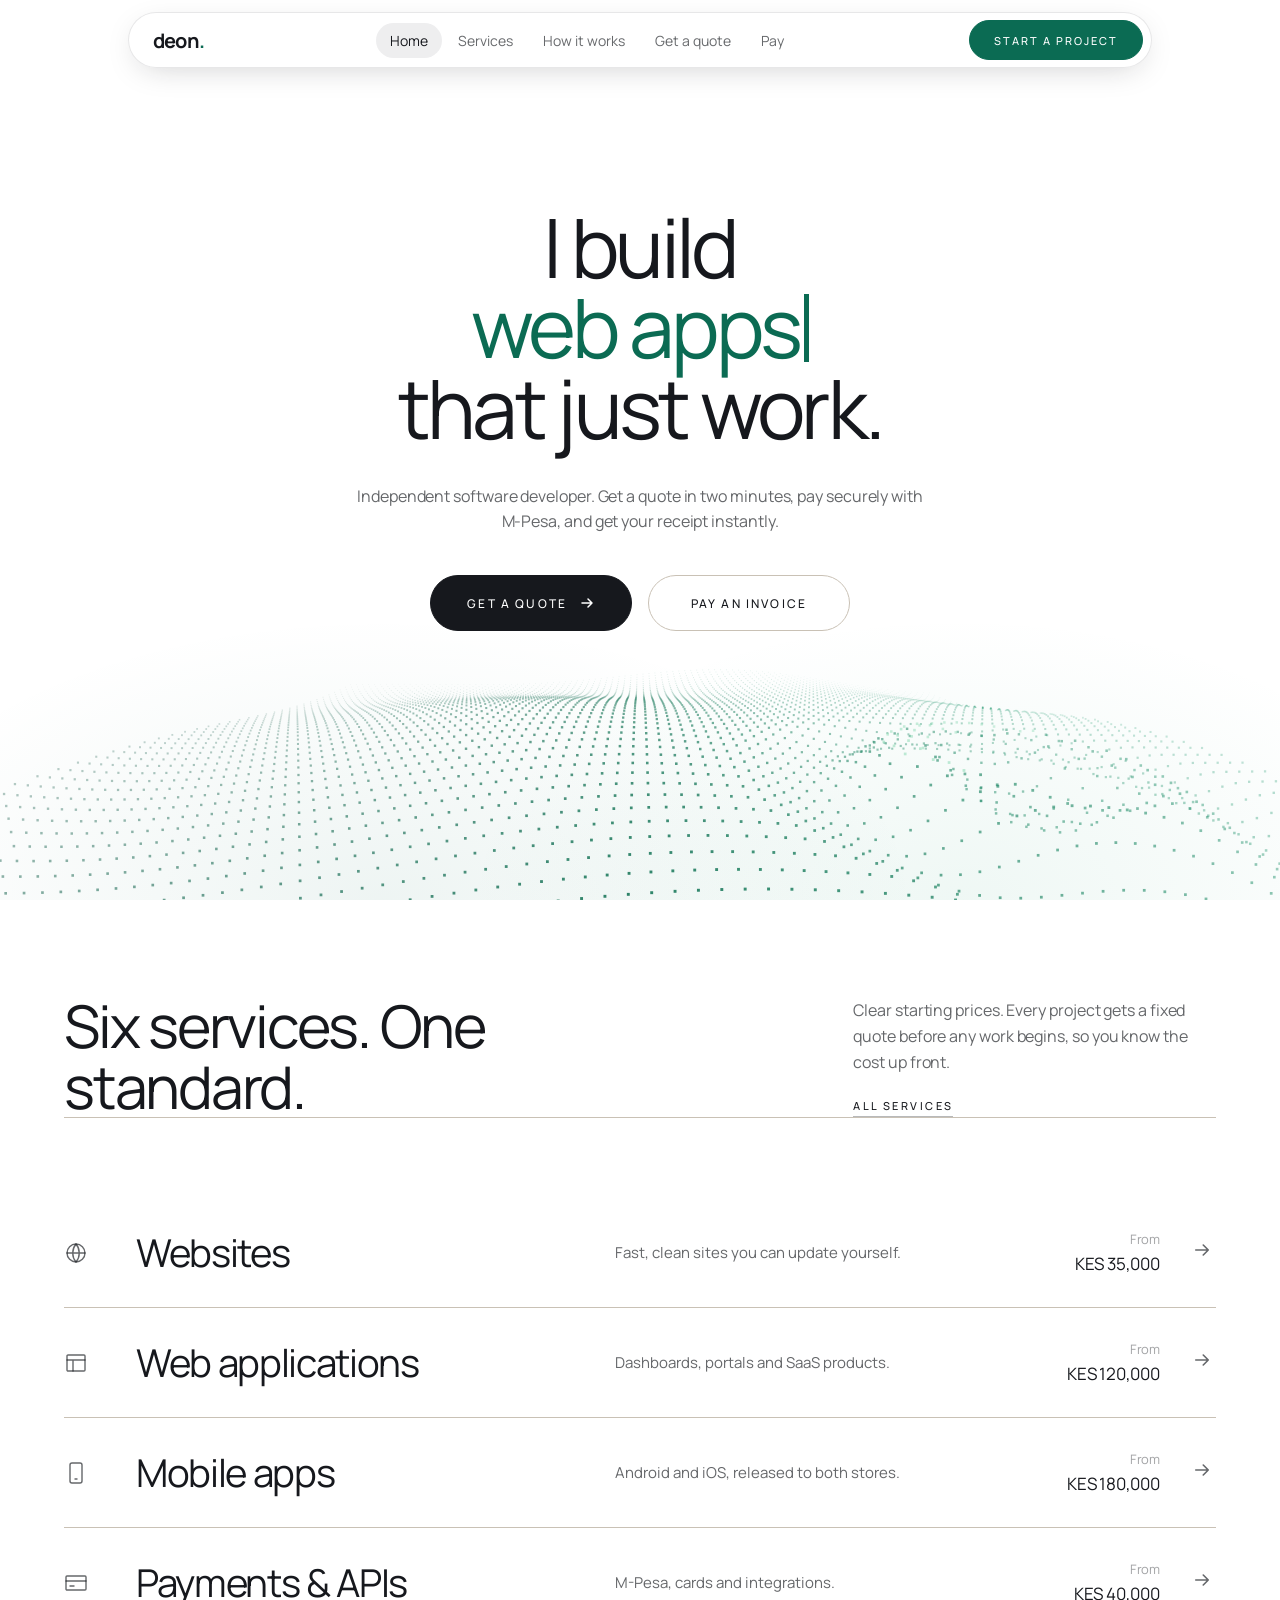
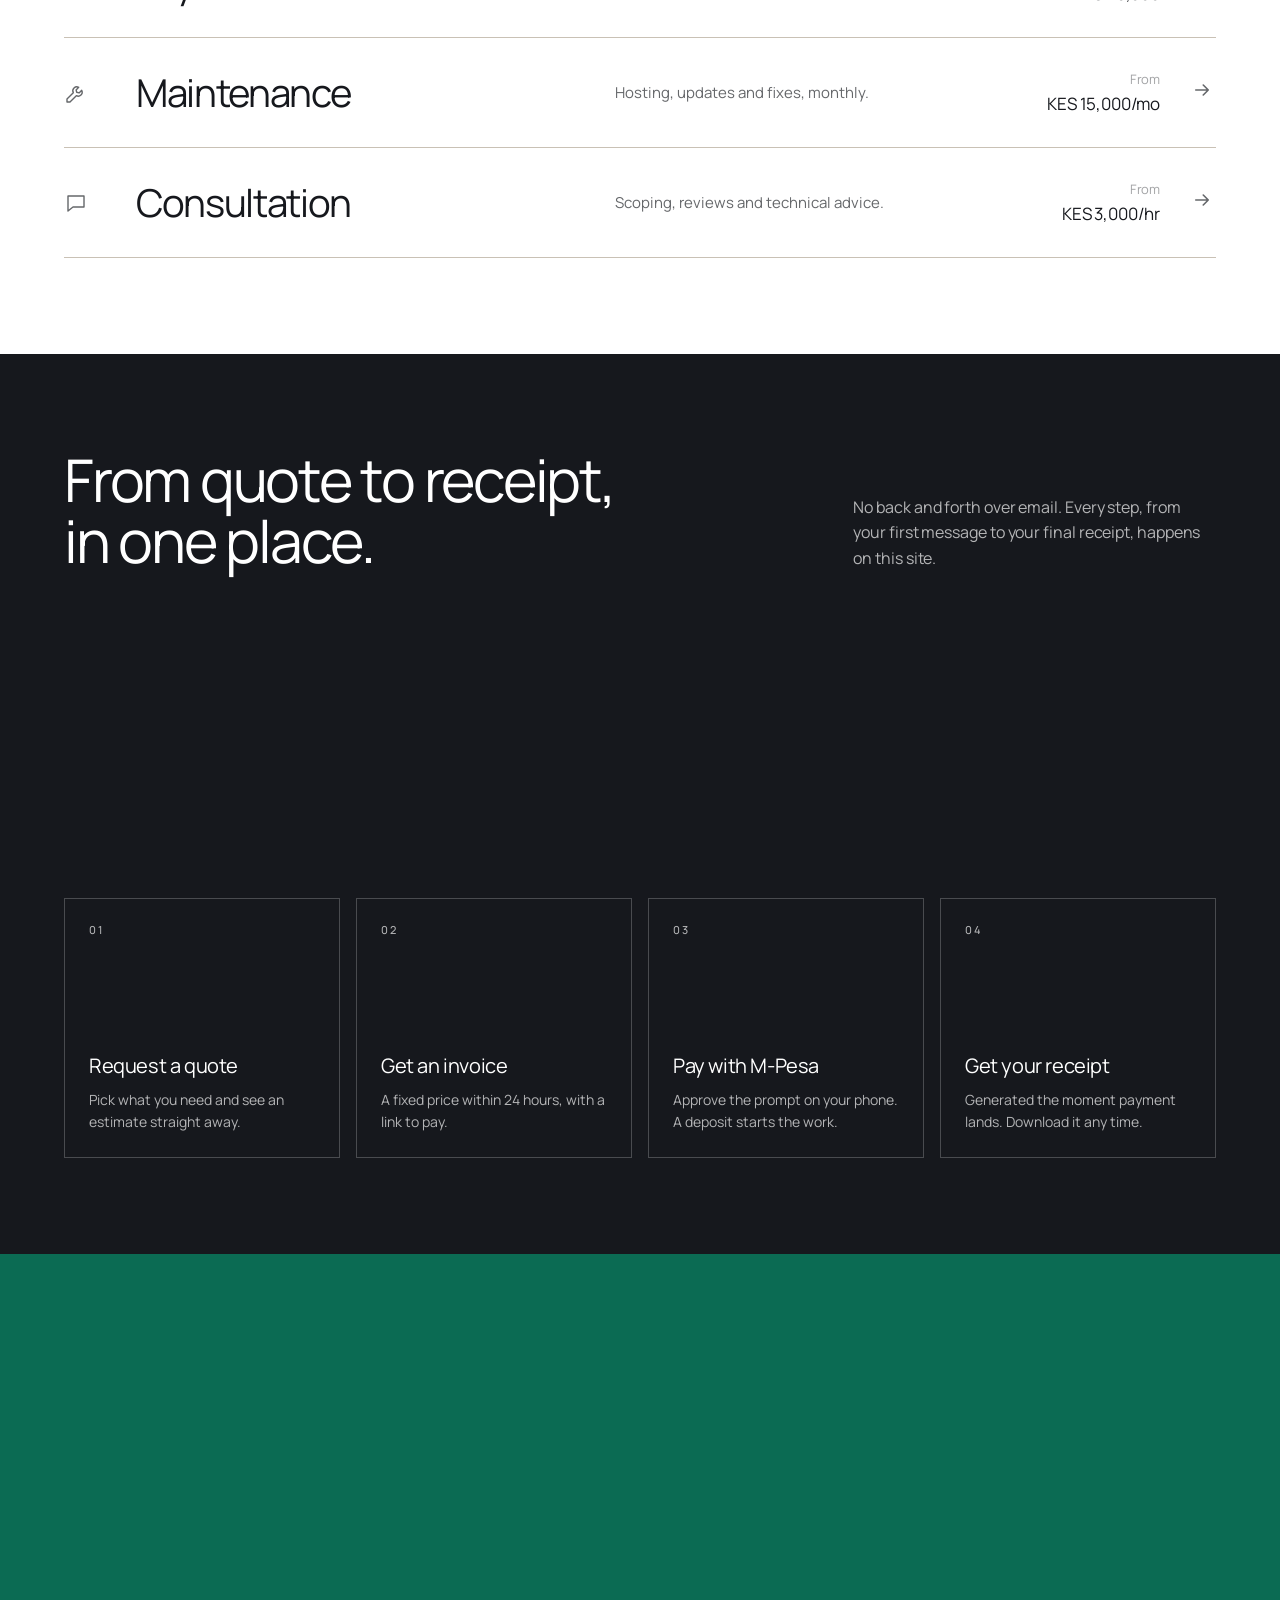
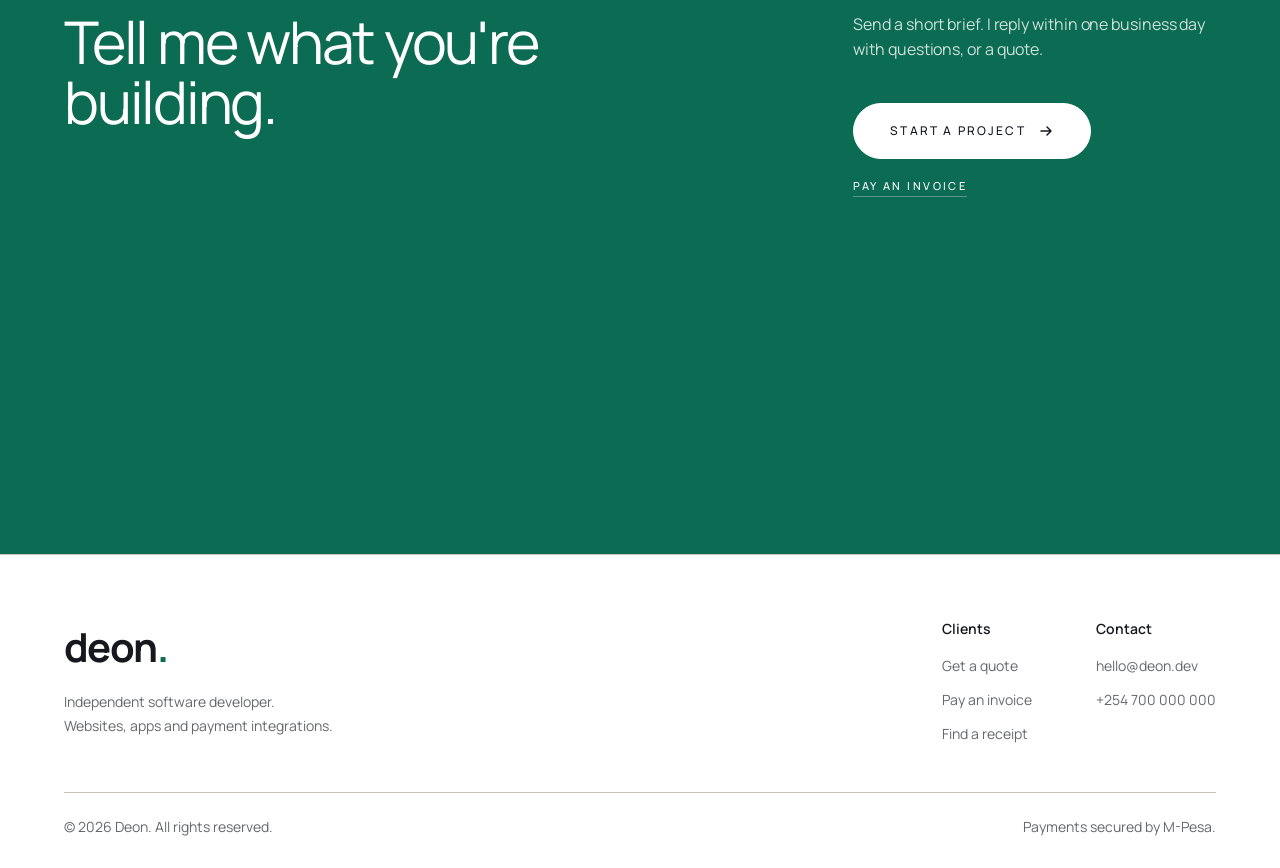
==== index.html @ abd2cb80 "Personal developer services site (UI) Static site for quotes, M-Pesa payments, invoices and receipts" ====
<!DOCTYPE html>
<html lang="en">
<head>
  <meta charset="UTF-8" />
  <meta name="viewport" content="width=device-width, initial-scale=1.0" />
  <title>Deon | Software Developer</title>
  <meta name="description" content="Independent software developer. Websites, web and mobile apps, and payment integrations. Get a quote, pay with M-Pesa, and get your receipt instantly." />
  <meta name="theme-color" content="#0B6B53" />
  <link rel="preconnect" href="https://fonts.googleapis.com" />
  <link rel="preconnect" href="https://fonts.gstatic.com" crossorigin />
  <link href="https://fonts.googleapis.com/css2?family=Manrope:wght@300..800&display=swap" rel="stylesheet" />
  <link rel="stylesheet" href="styles.css" />
</head>
<body>

  <header class="nav-wrapper" id="nav">
    <nav class="nav" aria-label="Main">
      <a href="index.html" class="nav-logo" aria-label="Deon, home">deon<span>.</span></a>
      <div class="nav-center">
        <a href="index.html" class="active">Home</a>
        <a href="services.html">Services</a>
        <a href="index.html#process">How it works</a>
        <a href="quote.html">Get a quote</a>
        <a href="pay.html">Pay</a>
      </div>
      <div class="nav-right">
        <a href="quote.html" class="btn btn-sm">Start a project</a>
      </div>
      <button class="nav-toggle" id="navToggle" aria-label="Menu" aria-expanded="false" aria-controls="navDrawer"><span></span><span></span><span></span></button>
    </nav>
  </header>
  <div class="nav-drawer" id="navDrawer">
    <a href="index.html" class="active">Home</a>
    <a href="services.html">Services</a>
    <a href="index.html#process">How it works</a>
    <a href="quote.html">Get a quote</a>
    <a href="pay.html">Pay</a>
    <a href="quote.html" class="btn">Start a project</a>
  </div>

  <!-- HERO: centred, over the dot wave (script.js) -->
  <section class="hero" aria-labelledby="hero-title">
    <div class="hero-field" aria-hidden="true"><canvas id="heroField"></canvas></div>
    <div class="wrap hero-inner">
      <h1 id="hero-title" class="type-display hero-anim" aria-label="I build software that just works.">
        <span class="line" aria-hidden="true">I build</span>
        <span class="line" aria-hidden="true"><span class="typed" id="typed" data-words="web apps,mobile apps,websites,APIs,payment flows">web apps</span><span class="typed-caret"></span></span>
        <span class="line" aria-hidden="true">that just work.</span>
      </h1>
      <p class="type-lede muted hero-anim" style="animation-delay:.15s">
        Independent software developer. Get a quote in two minutes, pay
        securely with M-Pesa, and get your receipt instantly.
      </p>
      <div class="hero-actions hero-anim" style="animation-delay:.3s">
        <a href="quote.html" class="btn btn-ink">Get a quote <svg width="16" height="16" viewBox="0 0 16 16" fill="none" aria-hidden="true"><path d="M3 8h10M9 4l4 4-4 4" stroke="currentColor" stroke-width="1.5" stroke-linecap="round" stroke-linejoin="round"/></svg></a>
        <a href="pay.html" class="btn btn-outline">Pay an invoice</a>
      </div>
    </div>
  </section>

  <!-- SERVICES -->
  <section class="chapter tone-white" id="services" aria-labelledby="services-title">
    <div class="wrap">
      <div class="grid12">
        <h2 id="services-title" class="type-statement mw-16 c-7" data-anim>Six services. One standard.</h2>
        <div class="c-4 start-9 self-end" data-anim style="--delay:120ms">
          <p class="type-lede muted">Clear starting prices. Every project gets a fixed quote before any work begins, so you know the cost up front.</p>
          <a href="services.html" class="text-link type-label" style="margin-top:24px">All services</a>
        </div>
      </div>
      <ol class="svc-rows push" id="serviceRows"></ol>
    </div>
  </section>

  <!-- PROCESS -->
  <section class="chapter tone-ink" id="process" aria-labelledby="process-title">
    <div class="wrap">
      <div class="grid12">
        <h2 id="process-title" class="type-statement mw-16 c-7" data-anim>From quote to receipt, in one place.</h2>
        <p class="type-lede muted c-4 start-9 self-end" data-anim style="--delay:120ms">No back and forth over email. Every step, from your first message to your final receipt, happens on this site.</p>
      </div>
      <ol class="steps push">
        <li data-anim><span class="type-label muted">01</span><h3>Request a quote</h3><p class="muted">Pick what you need and see an estimate straight away.</p></li>
        <li data-anim style="--delay:70ms"><span class="type-label muted">02</span><h3>Get an invoice</h3><p class="muted">A fixed price within 24 hours, with a link to pay.</p></li>
        <li data-anim style="--delay:140ms"><span class="type-label muted">03</span><h3>Pay with M-Pesa</h3><p class="muted">Approve the prompt on your phone. A deposit starts the work.</p></li>
        <li data-anim style="--delay:210ms"><span class="type-label muted">04</span><h3>Get your receipt</h3><p class="muted">Generated the moment payment lands. Download it any time.</p></li>
      </ol>
    </div>
  </section>

  <!-- CLOSING -->
  <section class="chapter tone-green" aria-labelledby="start-title">
    <div class="wrap">
      <div class="grid12 my-auto">
        <h2 id="start-title" class="type-statement mw-14 c-8" data-anim>Tell me what you're building.</h2>
        <div class="c-4 self-end" data-anim style="--delay:120ms">
          <p class="type-lede muted">Send a short brief. I reply within one business day with questions, or a quote.</p>
          <div style="margin-top:40px;display:flex;flex-wrap:wrap;align-items:center;gap:20px 32px">
            <a href="quote.html" class="btn btn-white">Start a project <svg width="16" height="16" viewBox="0 0 16 16" fill="none" aria-hidden="true"><path d="M3 8h10M9 4l4 4-4 4" stroke="currentColor" stroke-width="1.5" stroke-linecap="round" stroke-linejoin="round"/></svg></a>
            <a href="pay.html" class="text-link type-label">Pay an invoice</a>
          </div>
        </div>
      </div>
    </div>
  </section>

  <footer class="footer">
    <div class="wrap">
      <div class="footer-main">
        <div class="footer-brand">
          <a href="index.html" class="nav-logo">deon<span>.</span></a>
          <p>Independent software developer.<br>Websites, apps and payment integrations.</p>
        </div>
        <div class="footer-cols">
          <div class="footer-col">
            <h5>Clients</h5>
            <ul>
              <li><a href="quote.html">Get a quote</a></li>
              <li><a href="pay.html">Pay an invoice</a></li>
              <li><a href="receipt.html">Find a receipt</a></li>
            </ul>
          </div>
          <div class="footer-col">
            <h5>Contact</h5>
            <ul>
              <li><a href="mailto:hello@deon.dev">hello@deon.dev</a></li>
              <li><a href="tel:+254700000000">+254 700 000 000</a></li>
            </ul>
          </div>
        </div>
      </div>
      <div class="footer-bottom">
        <span>&copy; <span data-year></span> Deon. All rights reserved.</span>
        <span>Payments secured by M-Pesa.</span>
      </div>
    </div>
  </footer>

  <script src="script.js"></script>
</body>
</html>
---- styles.css ----
/* =====================================================================
   DEON — personal developer services
   Same design language as ardenap: Manrope, full-viewport chapters,
   a floating frosted pill nav, uppercase pill buttons, square hairline
   cards with a top rule that draws in on hover, and a quiet fade-up.
   Palette: warm paper, ink, and a deep emerald for money and trust.
   ===================================================================== */

*, *::before, *::after { box-sizing: border-box; margin: 0; padding: 0; }

:root {
  --ink:        #16181D;
  --paper:      #FFFFFF;
  --soft:       #F7F7F5;   /* subtle panels on white */
  --white:      #FFFFFF;
  --muted:      rgba(22,24,29,0.66);
  --faint:      rgba(22,24,29,0.40);
  --border:     #E8E4DC;
  --line:       #C9C1B5;

  --green:      #0B6B53;
  --green-deep: #08513F;
  --green-soft: #E4F0EA;
  --mint:       #9FE0C1;
  --amber:      #B7791F;
  --red:        #B42318;

  --font-sans:  'Manrope', ui-sans-serif, system-ui, -apple-system, 'Segoe UI', sans-serif;
  --font-mono:  ui-monospace, 'SFMono-Regular', 'Cascadia Mono', Consolas, monospace;

  --ease-quiet: cubic-bezier(0.22, 0.61, 0.36, 1);
  --ease-out:   cubic-bezier(0.16, 1, 0.3, 1);
  --nav-h: 88px;
}

html { scroll-behavior: smooth; }
body {
  font-family: var(--font-sans);
  background: var(--paper);
  color: var(--ink);
  -webkit-font-smoothing: antialiased;
  -moz-osx-font-smoothing: grayscale;
  text-rendering: optimizeLegibility;
  overflow-x: hidden;
}
a   { color: inherit; text-decoration: none; }
ul, ol { list-style: none; }
img { display: block; max-width: 100%; }
button, input, select, textarea { font: inherit; color: inherit; }
::selection { background: var(--green); color: var(--white); }
:focus-visible { outline: 2px solid var(--green); outline-offset: 4px; }

/* ── Layout (ardenap chapters) ── */
.wrap { width: 100%; max-width: 1440px; margin: 0 auto; padding: 0 64px; }
.chapter { display: flex; flex-direction: column; min-height: 100vh; min-height: 100svh; }
.chapter > .wrap { flex: 1; display: flex; flex-direction: column; padding-top: 96px; padding-bottom: 96px; }

.tone-white { background: var(--paper); color: var(--ink); --tone-muted: var(--muted); --tone-line: var(--line); }
.tone-ink   { background: var(--ink); color: var(--white); --tone-muted: rgba(255,255,255,0.68); --tone-line: rgba(255,255,255,0.22); }
.tone-green { background: var(--green); color: var(--white); --tone-muted: rgba(255,255,255,0.80); --tone-line: rgba(255,255,255,0.28); }
.tone-white + .tone-white { border-top: 1px solid var(--border); }

.grid12 { display: grid; grid-template-columns: repeat(12, minmax(0, 1fr)); column-gap: 32px; row-gap: 48px; }
.c-4 { grid-column: span 4; } .c-5 { grid-column: span 5; } .c-7 { grid-column: span 7; } .c-8 { grid-column: span 8; }
.start-9 { grid-column: 9 / span 4; }
.self-end { align-self: end; }
.push { margin-top: auto; padding-top: 80px; }
.my-auto { margin-top: auto; margin-bottom: auto; }

/* ── Type ── */
.type-display { font-size: clamp(2.75rem, 6.4vw, 6.25rem); line-height: 0.98; letter-spacing: -0.045em; font-weight: 400; }
.type-statement { font-size: clamp(2rem, 4.6vw, 4.5rem); line-height: 1.03; letter-spacing: -0.038em; font-weight: 400; }
.type-lede { font-size: clamp(1rem, 1.2vw, 1.125rem); line-height: 1.6; letter-spacing: -0.005em; }
.type-label { font-size: 0.6875rem; line-height: 1.2; letter-spacing: 0.22em; font-weight: 500; text-transform: uppercase; }
.muted { color: var(--tone-muted, var(--muted)); }
.mono { font-family: var(--font-mono); font-size: 0.92em; letter-spacing: 0; }
.mw-10 { max-width: 10ch; } .mw-14 { max-width: 14ch; } .mw-16 { max-width: 16ch; }

.text-link {
  display: inline-flex; align-items: center; gap: 8px; padding-bottom: 4px;
  border-bottom: 1px solid color-mix(in srgb, currentColor 30%, transparent);
  transition: border-color 0.3s var(--ease-quiet);
}
.text-link:hover { border-color: currentColor; }

/* ── Buttons: uppercase pills ── */
.btn {
  display: inline-flex; align-items: center; justify-content: center; gap: 12px;
  height: 56px; padding: 0 36px; border-radius: 999px; border: 1px solid transparent;
  font-family: var(--font-sans); font-size: 12px; font-weight: 500; letter-spacing: 0.18em; text-transform: uppercase;
  cursor: pointer; white-space: nowrap; background: none;
  transition: background-color 0.3s var(--ease-quiet), border-color 0.3s var(--ease-quiet), color 0.3s var(--ease-quiet), opacity 0.2s;
}
.btn svg { transition: transform 0.25s var(--ease-quiet); }
.btn:hover svg { transform: translateX(3px); }
.btn:disabled { opacity: 0.45; cursor: not-allowed; }
.btn-sm { height: 40px; padding: 0 24px; font-size: 11px; }
.btn-full { width: 100%; }
.btn-ink   { background: var(--ink); border-color: var(--ink); color: var(--white); }
.btn-ink:hover { background: #000; border-color: #000; }
.btn-green { background: var(--green); border-color: var(--green); color: var(--white); }
.btn-green:hover { background: var(--green-deep); border-color: var(--green-deep); }
.btn-outline { border-color: var(--line); color: var(--ink); }
.btn-outline:hover { border-color: var(--ink); }
.btn-white { background: var(--white); border-color: var(--white); color: var(--ink); }
.btn-white:hover { background: transparent; color: var(--white); }
.btn-outline-white { border-color: rgba(255,255,255,0.4); color: var(--white); }
.btn-outline-white:hover { border-color: var(--white); }

/* ── Navigation: floating frosted pill (ardenap) ── */
.nav-wrapper { position: fixed; top: 12px; left: 0; right: 0; z-index: 200; padding: 0 12px; pointer-events: none; }
.nav {
  pointer-events: auto; display: flex; align-items: center; justify-content: space-between;
  max-width: 1024px; height: 56px; margin: 0 auto; padding: 0 8px 0 24px;
  border-radius: 999px; border: 1px solid rgba(22,24,29,0.1);
  background: rgba(255,255,255,0.7);
  backdrop-filter: blur(24px) saturate(150%); -webkit-backdrop-filter: blur(24px) saturate(150%);
  box-shadow: 0 8px 32px -12px rgba(22,24,29,0.25);
  transition: background-color 0.3s var(--ease-quiet);
}
.nav-wrapper.scrolled .nav { background: rgba(255,255,255,0.86); }
.nav-logo { font-size: 20px; font-weight: 700; letter-spacing: -0.04em; transition: opacity 0.18s; }
.nav-logo span { color: var(--green); }
.nav-logo:hover { opacity: 0.62; }
.nav-center { display: flex; align-items: center; gap: 2px; }
.nav-center a {
  font-size: 14px; font-weight: 400; color: rgba(22,24,29,0.65);
  padding: 8px 14px; border-radius: 999px; transition: color 0.2s, background-color 0.2s; white-space: nowrap;
}
.nav-center a:hover { color: var(--ink); }
.nav-center a.active { color: var(--ink); background: rgba(22,24,29,0.07); }
.nav-right { display: flex; align-items: center; gap: 12px; }
.nav-right .btn { background: var(--green); border-color: var(--green); color: var(--white); }
.nav-right .btn:hover { background: var(--green-deep); border-color: var(--green-deep); }

.nav-toggle { display: none; flex-direction: column; gap: 5px; background: none; border: none; cursor: pointer; padding: 10px 14px; }
.nav-toggle span { display: block; width: 22px; height: 2px; background: var(--ink); border-radius: 1px; transition: transform 0.3s var(--ease-quiet), opacity 0.2s; }

.nav-drawer {
  position: fixed; inset: 0; z-index: 199; display: flex; flex-direction: column;
  padding: 104px 24px 40px; background: var(--ink); overflow-y: auto;
  opacity: 0; transform: translateY(-8px); pointer-events: none;
  transition: opacity 0.3s var(--ease-quiet), transform 0.3s var(--ease-out);
}
.nav-drawer.open { opacity: 1; transform: none; pointer-events: auto; }
.nav-drawer a {
  font-size: 30px; font-weight: 400; letter-spacing: -0.03em; color: rgba(255,255,255,0.6);
  padding: 18px 0; border-bottom: 1px solid rgba(255,255,255,0.22); transition: color 0.2s;
}
.nav-drawer a.active, .nav-drawer a:hover { color: var(--white); }
.nav-drawer a.btn { font-size: 12px; letter-spacing: 0.18em; margin-top: 32px; border: 1px solid var(--green); background: var(--green); color: var(--white); padding: 0 32px; }

/* ── Hero (ardenap): centred copy over a rolling dot wave ── */
.hero {
  position: relative; isolation: isolate; overflow: hidden;
  min-height: 100vh; min-height: 100svh; display: flex; flex-direction: column;
  padding-top: var(--nav-h);
  background:
    radial-gradient(60% 45% at 30% 100%, rgba(11,107,83,0.07), transparent 70%),
    radial-gradient(55% 45% at 75% 100%, rgba(46,160,120,0.08), transparent 70%),
    var(--white);
}
.hero-field { position: absolute; inset: 0; z-index: -1; }
.hero-field canvas { display: block; width: 100%; height: 100%; }
.hero-inner {
  flex: 1; display: flex; flex-direction: column; align-items: center; justify-content: center;
  text-align: center; padding-top: 48px; padding-bottom: 22vh;
}
.hero h1 { max-width: 14ch; }
.hero h1 .line { display: block; }
.hero .type-lede { max-width: 36rem; margin-top: 36px; }
.hero-actions { display: grid; grid-template-columns: 1fr 1fr; gap: 16px; margin-top: 40px; }

/* Typed word: types, holds, deletes. Caret blinks in green. */
.typed { color: var(--green); white-space: nowrap; }
.typed-caret { display: inline-block; width: 0.06em; height: 0.82em; margin-left: 0.06em; background: var(--green); vertical-align: -0.04em; animation: caret 1s steps(1) infinite; }
@keyframes caret { 50% { opacity: 0; } }

/* ── Cards (ardenap): square, hairline border, top rule draws in on hover ── */
.cards-3 { display: grid; grid-template-columns: repeat(3, minmax(0,1fr)); gap: 16px; }
.card { position: relative; display: flex; flex-direction: column; border: 1px solid var(--tone-line, var(--line)); padding: 32px; }
.card::before {
  content: ''; position: absolute; left: -1px; right: -1px; top: -1px; height: 1px;
  background: currentColor; transform: scaleX(0); transform-origin: left; transition: transform 0.7s var(--ease-quiet);
}
.card:hover::before { transform: scaleX(1); }
.card-top { display: flex; align-items: flex-start; justify-content: space-between; color: var(--tone-muted, var(--muted)); }
.card-title { margin-top: 64px; font-size: 14px; font-weight: 500; letter-spacing: 0.22em; text-transform: uppercase; }
.card-body { margin-top: 16px; font-size: 15px; line-height: 1.65; color: var(--tone-muted, var(--muted)); }
.card-points { list-style: none; margin: 24px 0 32px; padding-top: 20px; border-top: 1px solid var(--tone-line, var(--line)); font-size: 14px; display: grid; gap: 8px; }
.card-foot { display: flex; justify-content: space-between; align-items: flex-end; gap: 16px; margin-top: auto; }
.price { font-size: 14px; color: var(--tone-muted, var(--muted)); }
.price strong { display: block; margin-top: 6px; font-size: 22px; font-weight: 400; letter-spacing: -0.03em; color: var(--ink); }
.price small { font-size: 14px; }

/* ── Home: service index rows — big names, easy to scan ── */
.svc-rows { border-top: 1px solid var(--line); }
.svc-rows li { border-bottom: 1px solid var(--line); }
.svc-rows a {
  position: relative; display: grid; align-items: center; gap: 32px;
  grid-template-columns: 40px minmax(0, 1.3fr) minmax(0, 1fr) 170px 24px;
  padding: 32px 0; transition: padding 0.5s var(--ease-quiet), color 0.3s var(--ease-quiet);
}
.svc-rows a::before {
  content: ''; position: absolute; left: 0; right: 0; bottom: -1px; height: 1px;
  background: var(--green); transform: scaleX(0); transform-origin: left; transition: transform 0.7s var(--ease-quiet);
}
.svc-rows a:hover { padding-left: 16px; padding-right: 8px; }
.svc-rows a:hover::before { transform: scaleX(1); }
.svc-row-icon { color: var(--muted); display: grid; transition: color 0.3s; }
.svc-row-name { font-size: clamp(26px, 3vw, 44px); line-height: 1.05; letter-spacing: -0.035em; font-weight: 400; }
.svc-row-blurb { font-size: 15px; line-height: 1.6; color: var(--muted); }
.svc-row-price { font-size: 17px; letter-spacing: -0.01em; text-align: right; }
.svc-row-price small { display: block; font-size: 13px; color: var(--faint); margin-bottom: 4px; }
.svc-row-arrow { color: var(--muted); transition: transform 0.4s var(--ease-quiet), color 0.3s; }
.svc-rows a:hover .svc-row-icon, .svc-rows a:hover .svc-row-arrow, .svc-rows a:hover .svc-row-name { color: var(--green); }
.svc-rows a:hover .svc-row-arrow { transform: translateX(4px); }

/* ── Services page (ardenap): index, then one chapter per service ── */
.mw-lede { max-width: 36rem; }
.svc-index { columns: 3; column-gap: 32px; border-top: 1px solid var(--line); }
.svc-index li { break-inside: avoid; border-bottom: 1px solid var(--line); }
.svc-index a { display: flex; align-items: baseline; gap: 20px; padding: 20px 0; font-size: 18px; letter-spacing: -0.01em; transition: padding 0.5s var(--ease-quiet), color 0.3s; }
.svc-index a span { font-size: 13px; }
.svc-index a em { margin-left: auto; font-style: normal; font-size: 14px; color: var(--muted); }
.svc-index a:hover { padding-left: 10px; color: var(--green); }
.svc-top { display: flex; justify-content: space-between; align-items: center; }
.svc-icon { width: 64px; height: 64px; border-radius: 50%; border: 1px solid var(--tone-line); display: grid; place-items: center; }
.tone-white .svc-icon { color: var(--green); }
.svc-count { font-size: 14px; letter-spacing: 0.04em; }
.included { display: grid; grid-auto-flow: column; grid-auto-columns: minmax(0, 1fr); gap: 16px; }
.included li {
  position: relative; display: flex; flex-direction: column; justify-content: space-between; gap: 40px;
  min-height: 168px; padding: 24px; border: 1px solid var(--tone-line);
  font-size: 17px; line-height: 1.35; letter-spacing: -0.01em; transition: background-color 0.5s var(--ease-quiet);
}
.included li span { font-size: 13px; }
.included li::before {
  content: ''; position: absolute; left: -1px; right: -1px; top: -1px; height: 1px;
  background: currentColor; transform: scaleX(0); transform-origin: left; transition: transform 0.7s var(--ease-quiet);
}
.included li:hover::before { transform: scaleX(1); }
.included li:hover { background: color-mix(in srgb, currentColor 4%, transparent); }
.svc-foot { display: flex; justify-content: space-between; align-items: center; gap: 24px 40px; flex-wrap: wrap; margin-top: 40px; padding-top: 32px; border-top: 1px solid var(--tone-line); }
.svc-price { font-size: clamp(24px, 2.4vw, 32px); letter-spacing: -0.03em; }
.svc-price span { font-size: 15px; letter-spacing: 0; margin-right: 6px; }
.svc-actions { display: flex; align-items: center; flex-wrap: wrap; gap: 20px 32px; }

/* ── Steps (ardenap) ── */
.steps { list-style: none; display: grid; grid-template-columns: repeat(4, minmax(0,1fr)); gap: 16px; }
.steps li { border: 1px solid var(--tone-line); padding: 24px; display: flex; flex-direction: column; min-height: 260px; }
.steps h3 { margin-top: auto; padding-top: 40px; font-size: 20px; font-weight: 400; letter-spacing: -0.02em; }
.steps p { margin-top: 10px; font-size: 14px; line-height: 1.6; }

/* ── Footer (ardenap): white, hairlines, large logo ── */
.footer { background: var(--white); border-top: 1px solid var(--line); }
.footer-main { display: flex; justify-content: space-between; gap: 48px; padding: 64px 0 48px; border-bottom: 1px solid var(--line); }
.footer-brand .nav-logo { font-size: 40px; }
.footer-brand p { margin-top: 16px; font-size: 14px; line-height: 1.7; color: var(--muted); max-width: 22rem; }
.footer-cols { display: flex; gap: 64px; }
.footer-col h5 { font-size: 14px; font-weight: 600; margin-bottom: 16px; }
.footer-col ul { display: grid; gap: 12px; }
.footer-col a { font-size: 14px; color: var(--muted); transition: color 0.2s; }
.footer-col a:hover { color: var(--ink); }
.footer-bottom { display: flex; justify-content: space-between; gap: 16px; padding: 24px 0 32px; font-size: 14px; color: var(--muted); }

/* ── Inner pages ── */
.page { padding-top: calc(var(--nav-h) + 72px); padding-bottom: 112px; min-height: 100vh; }
.page-head { max-width: 44rem; margin-bottom: 64px; }
.page-head h1 { margin-top: 0; }
.page-head p { margin-top: 24px; }
.split { display: grid; grid-template-columns: minmax(0, 7fr) minmax(0, 5fr); gap: 48px; align-items: start; }
.sticky { position: sticky; top: calc(var(--nav-h) + 16px); }

.panel { background: var(--white); border: 1px solid var(--border); padding: 40px; }
.panel + .panel { margin-top: 16px; }
.panel-title { display: flex; justify-content: space-between; align-items: baseline; gap: 16px; padding-bottom: 20px; margin-bottom: 28px; border-bottom: 1px solid var(--border); }
.panel-title h2 { font-size: 13px; font-weight: 600; letter-spacing: 0.18em; text-transform: uppercase; }

/* ── Forms: underline fields (ardenap) ── */
.form { display: grid; gap: 32px; }
.form-row { display: grid; grid-template-columns: 1fr 1fr; gap: 28px; }
.field { display: grid; gap: 8px; border: none; min-width: 0; }
.field > label, .legend { color: var(--muted); font-size: 11px; font-weight: 500; letter-spacing: 0.22em; text-transform: uppercase; }
.legend { margin-bottom: 8px; }
.field input:not([type=checkbox]):not([type=radio]), .field select, .field textarea {
  width: 100%; background: transparent; border: none; border-bottom: 1px solid var(--line); border-radius: 0;
  padding: 10px 0 12px; font-size: 16px; transition: border-color 0.3s var(--ease-quiet);
}
.field input::placeholder, .field textarea::placeholder { color: rgba(22,24,29,0.34); }
.field input:focus, .field select:focus, .field textarea:focus { outline: none; border-bottom-color: var(--green); }
.field select {
  appearance: none; -webkit-appearance: none; padding-right: 24px; cursor: pointer;
  background: transparent url("data:image/svg+xml,%3Csvg xmlns='http://www.w3.org/2000/svg' width='12' height='12' viewBox='0 0 12 12'%3E%3Cpath d='M2 4.5l4 4 4-4' fill='none' stroke='%2316181D' stroke-width='1.3'/%3E%3C/svg%3E") no-repeat right 2px center;
}
.field textarea { min-height: 104px; resize: vertical; }
.field-hint { font-size: 13px; color: var(--faint); }
.field.invalid input { border-bottom-color: var(--red) !important; }
.field.invalid .options { border-color: var(--red); }
.prefix-input { display: flex; align-items: baseline; gap: 10px; border-bottom: 1px solid var(--line); transition: border-color 0.3s var(--ease-quiet); }
.prefix-input:focus-within { border-bottom-color: var(--green); }
.prefix-input span { font-size: 16px; color: var(--muted); }
.prefix-input input { border-bottom: none !important; }

/* Vertical option list with square checkboxes */
.options { display: grid; border-top: 1px solid var(--border); }
.option { display: flex; align-items: center; gap: 16px; padding: 16px 4px; border-bottom: 1px solid var(--border); cursor: pointer; transition: background-color 0.2s; }
.option:hover { background: rgba(22,24,29,0.025); }
.option input {
  appearance: none; -webkit-appearance: none; flex-shrink: 0; margin: 0;
  width: 20px; height: 20px; border: 1.5px solid var(--line); border-radius: 4px; background: var(--white);
  display: grid; place-content: center; cursor: pointer; transition: background-color 0.2s, border-color 0.2s;
}
.option input::after {
  content: ''; width: 10px; height: 5px; margin-top: -3px;
  border-left: 2px solid var(--white); border-bottom: 2px solid var(--white);
  transform: rotate(-45deg) scale(0); transition: transform 0.2s var(--ease-quiet);
}
.option:hover input { border-color: var(--ink); }
.option input:checked { background: var(--green); border-color: var(--green); }
.option input:checked::after { transform: rotate(-45deg) scale(1); }
.option input:focus-visible { outline: 2px solid var(--green); outline-offset: 2px; }
.option-name { flex: 1; font-size: 16px; letter-spacing: -0.01em; }
.option-meta { font-size: 14px; color: var(--muted); white-space: nowrap; }

/* Summary rows */
.rows { display: grid; }
.rows > div { display: flex; justify-content: space-between; gap: 16px; padding: 12px 0; font-size: 15px; border-bottom: 1px dashed var(--border); }
.rows > div span:first-child { color: var(--muted); }
.rows > div:last-child { border-bottom: none; }
.total { display: flex; justify-content: space-between; align-items: baseline; gap: 16px; padding-top: 20px; margin-top: 8px; border-top: 1px solid var(--ink); }
.total strong { font-size: clamp(26px, 2.8vw, 34px); font-weight: 400; letter-spacing: -0.035em; }

.note { display: flex; gap: 12px; align-items: flex-start; font-size: 13.5px; line-height: 1.6; color: var(--muted); padding: 16px; background: var(--soft); border: 1px solid var(--border); }
.note svg { flex-shrink: 0; margin-top: 2px; color: var(--green); }

.badge { display: inline-flex; align-items: center; gap: 6px; height: 26px; padding: 0 12px; border-radius: 999px; font-size: 11px; font-weight: 600; letter-spacing: 0.14em; text-transform: uppercase; }
.badge-due { background: #FBF1E1; color: var(--amber); }

/* Payment states */
.state { display: none; text-align: center; padding: 24px 0 8px; }
.state.show { display: block; animation: fadeUp 0.6s var(--ease-quiet) both; }
.panel.state.show { padding: 40px; }
.state h3 { margin-top: 28px; font-size: 26px; font-weight: 400; letter-spacing: -0.03em; }
.state p { margin: 12px auto 0; max-width: 26rem; color: var(--muted); line-height: 1.6; }
.state .btn-stack { display: grid; gap: 12px; margin-top: 32px; }
.state-icon { width: 72px; height: 72px; margin: 0 auto; border-radius: 50%; display: grid; place-items: center; }
.state-icon.wait { border: 1px solid var(--line); position: relative; }
.state-icon.wait::after { content: ''; position: absolute; inset: -1px; border-radius: 50%; border: 2px solid transparent; border-top-color: var(--green); animation: spin 1s linear infinite; }
.state-icon.ok { background: var(--green); color: var(--white); }
.state-icon.ok svg path { stroke-dasharray: 30; stroke-dashoffset: 30; animation: draw 0.5s 0.15s var(--ease-quiet) forwards; }
.state-icon.fail { background: #FCE9E7; color: var(--red); }
@keyframes spin { to { transform: rotate(360deg); } }
@keyframes draw { to { stroke-dashoffset: 0; } }
@keyframes fadeUp { from { opacity: 0; transform: translateY(14px); } to { opacity: 1; transform: none; } }

/* Line items editor */
.items { display: grid; gap: 4px; }
.item-row, .item-head { display: grid; grid-template-columns: minmax(0, 1fr) 64px 120px 32px; gap: 16px; align-items: end; }
.item-row .field input { font-size: 15px; }
.icon-btn { width: 32px; height: 40px; display: grid; place-items: center; background: none; border: none; color: var(--faint); cursor: pointer; transition: color 0.2s; }
.icon-btn:hover { color: var(--red); }
.add-line { margin-top: 16px; display: inline-flex; align-items: center; gap: 8px; background: none; border: none; cursor: pointer; font-size: 14px; color: var(--green); font-weight: 500; }

/* ── Documents: invoice + receipt ── */
.doc { background: var(--white); border: 1px solid var(--border); padding: 56px; box-shadow: 0 40px 80px -48px rgba(22,24,29,0.35); font-size: 14px; }
.doc-head { display: flex; justify-content: space-between; align-items: flex-start; gap: 24px; padding-bottom: 32px; border-bottom: 1px solid var(--ink); }
.doc-brand .nav-logo { font-size: 28px; }
.doc-brand p { margin-top: 8px; color: var(--muted); line-height: 1.6; font-size: 13px; }
.doc-kind { text-align: right; }
.doc-kind h2 { font-weight: 400; font-size: 36px; letter-spacing: -0.04em; line-height: 1; }
.doc-kind p { margin-top: 10px; color: var(--muted); }
.doc-meta { display: grid; grid-template-columns: repeat(3, 1fr); gap: 24px; padding: 28px 0; border-bottom: 1px solid var(--border); }
.doc-meta .type-label { color: var(--faint); display: block; margin-bottom: 8px; }
.doc-meta p { line-height: 1.6; }
.doc-table { width: 100%; border-collapse: collapse; margin-top: 8px; }
.doc-table th { text-align: left; font-size: 11px; font-weight: 500; letter-spacing: 0.2em; text-transform: uppercase; color: var(--faint); padding: 20px 0 12px; border-bottom: 1px solid var(--border); }
.doc-table td { padding: 16px 0; border-bottom: 1px solid var(--border); vertical-align: top; }
.doc-table th:not(:first-child), .doc-table td:not(:first-child) { text-align: right; padding-left: 16px; white-space: nowrap; }
.doc-totals { margin-left: auto; width: min(100%, 300px); margin-top: 24px; }
.doc-totals > div { display: flex; justify-content: space-between; padding: 8px 0; color: var(--muted); }
.doc-totals > div.grand { color: var(--ink); border-top: 1px solid var(--ink); margin-top: 8px; padding-top: 16px; font-size: 18px; font-weight: 600; }
.doc-foot { display: flex; justify-content: space-between; gap: 24px; align-items: flex-end; margin-top: 48px; padding-top: 24px; border-top: 1px solid var(--border); color: var(--muted); font-size: 13px; line-height: 1.6; }
.doc-stamp { display: inline-flex; align-items: center; gap: 8px; padding: 10px 16px; border: 1.5px solid var(--green); color: var(--green); font-weight: 700; letter-spacing: 0.2em; text-transform: uppercase; font-size: 12px; transform: rotate(-4deg); }
.doc-actions { display: flex; flex-wrap: wrap; gap: 12px; margin-top: 24px; }
.receipt-wrap { max-width: 760px; margin: 0 auto; }

.toast {
  position: fixed; left: 50%; bottom: 28px; transform: translate(-50%, 20px); opacity: 0; pointer-events: none; z-index: 300;
  background: var(--ink); color: var(--white); padding: 14px 22px; border-radius: 999px; font-size: 14px;
  transition: opacity 0.3s var(--ease-quiet), transform 0.3s var(--ease-quiet);
}
.toast.show { opacity: 1; transform: translate(-50%, 0); }

/* ── Reveal: fade up 14px, once ── */
[data-anim] { opacity: 0; transform: translateY(14px); transition: opacity 0.9s var(--ease-quiet), transform 0.9s var(--ease-quiet); transition-delay: var(--delay, 0ms); }
[data-anim].in-view { opacity: 1; transform: none; }
.hero-anim { animation: fadeUp 0.9s var(--ease-quiet) both; }

/* ── Responsive ── */
@media (max-width: 1024px) {
  .wrap { padding: 0 40px; }
  .grid12 { grid-template-columns: 1fr; row-gap: 32px; }
  .grid12 > * { grid-column: auto !important; }
  .cards-3 { grid-template-columns: 1fr 1fr; }
  .steps { grid-template-columns: 1fr 1fr; }
  .push { padding-top: 56px; }
  .svc-rows a { grid-template-columns: 32px minmax(0, 1fr) auto 24px; gap: 20px; }
  .svc-row-blurb { display: none; }
  .svc-index { columns: 2; }
  .included { grid-auto-flow: row; grid-template-columns: 1fr 1fr; }
  .split { grid-template-columns: 1fr !important; }
  .sticky { position: static; }
}
@media (max-width: 900px) {
  .nav-center, .nav-right .btn { display: none; }
  .nav-toggle { display: flex; }
  .nav { padding: 0 8px 0 20px; }
}
@media (max-width: 768px) {
  .wrap { padding: 0 24px; }
  .chapter > .wrap { padding-top: 80px; padding-bottom: 80px; }
  .cards-3, .steps { grid-template-columns: 1fr; }
  .svc-rows a { grid-template-columns: minmax(0, 1fr) 24px; gap: 8px 16px; padding: 24px 0; }
  .svc-row-icon { display: none; }
  .svc-row-price { grid-row: 2; text-align: left; font-size: 15px; color: var(--muted); }
  .svc-row-price small { display: inline; margin: 0 6px 0 0; }
  .svc-row-arrow { grid-row: 1 / span 2; grid-column: 2; }
  .svc-index { columns: 1; }
  .included { grid-template-columns: 1fr; }
  .included li { min-height: 0; gap: 16px; }
  .svc-icon { width: 52px; height: 52px; }
  .steps li { min-height: 0; }
  .form-row { grid-template-columns: 1fr; }
  .panel { padding: 28px 22px; }
  .doc { padding: 28px 20px; }
  .doc-head { flex-direction: column; }
  .doc-kind { text-align: left; }
  .doc-meta { grid-template-columns: 1fr; gap: 16px; }
  .doc-foot { flex-direction: column; align-items: flex-start; }
  .item-row, .item-head { grid-template-columns: minmax(0,1fr) 48px 96px 28px; gap: 10px; }
  .footer-main { flex-direction: column; }
  .footer-cols { gap: 40px; flex-wrap: wrap; }
  .footer-bottom { flex-direction: column; }
  .hero-actions { grid-template-columns: 1fr; width: 100%; }
  .hero-inner { padding-bottom: 18vh; }
  .page { padding-top: calc(var(--nav-h) + 40px); }
}
@media (prefers-reduced-motion: reduce) {
  [data-anim] { opacity: 1 !important; transform: none !important; }
  .hero-anim, .typed-caret { animation: none; }
}

@media print {
  @page { margin: 14mm; }
  body { background: #fff; }
  .nav-wrapper, .nav-drawer, .footer, .no-print, .toast { display: none !important; }
  .page { padding: 0; min-height: 0; }
  .split { display: block; }
  .doc { border: none; box-shadow: none; padding: 0; }
  .wrap { padding: 0; max-width: none; }
}
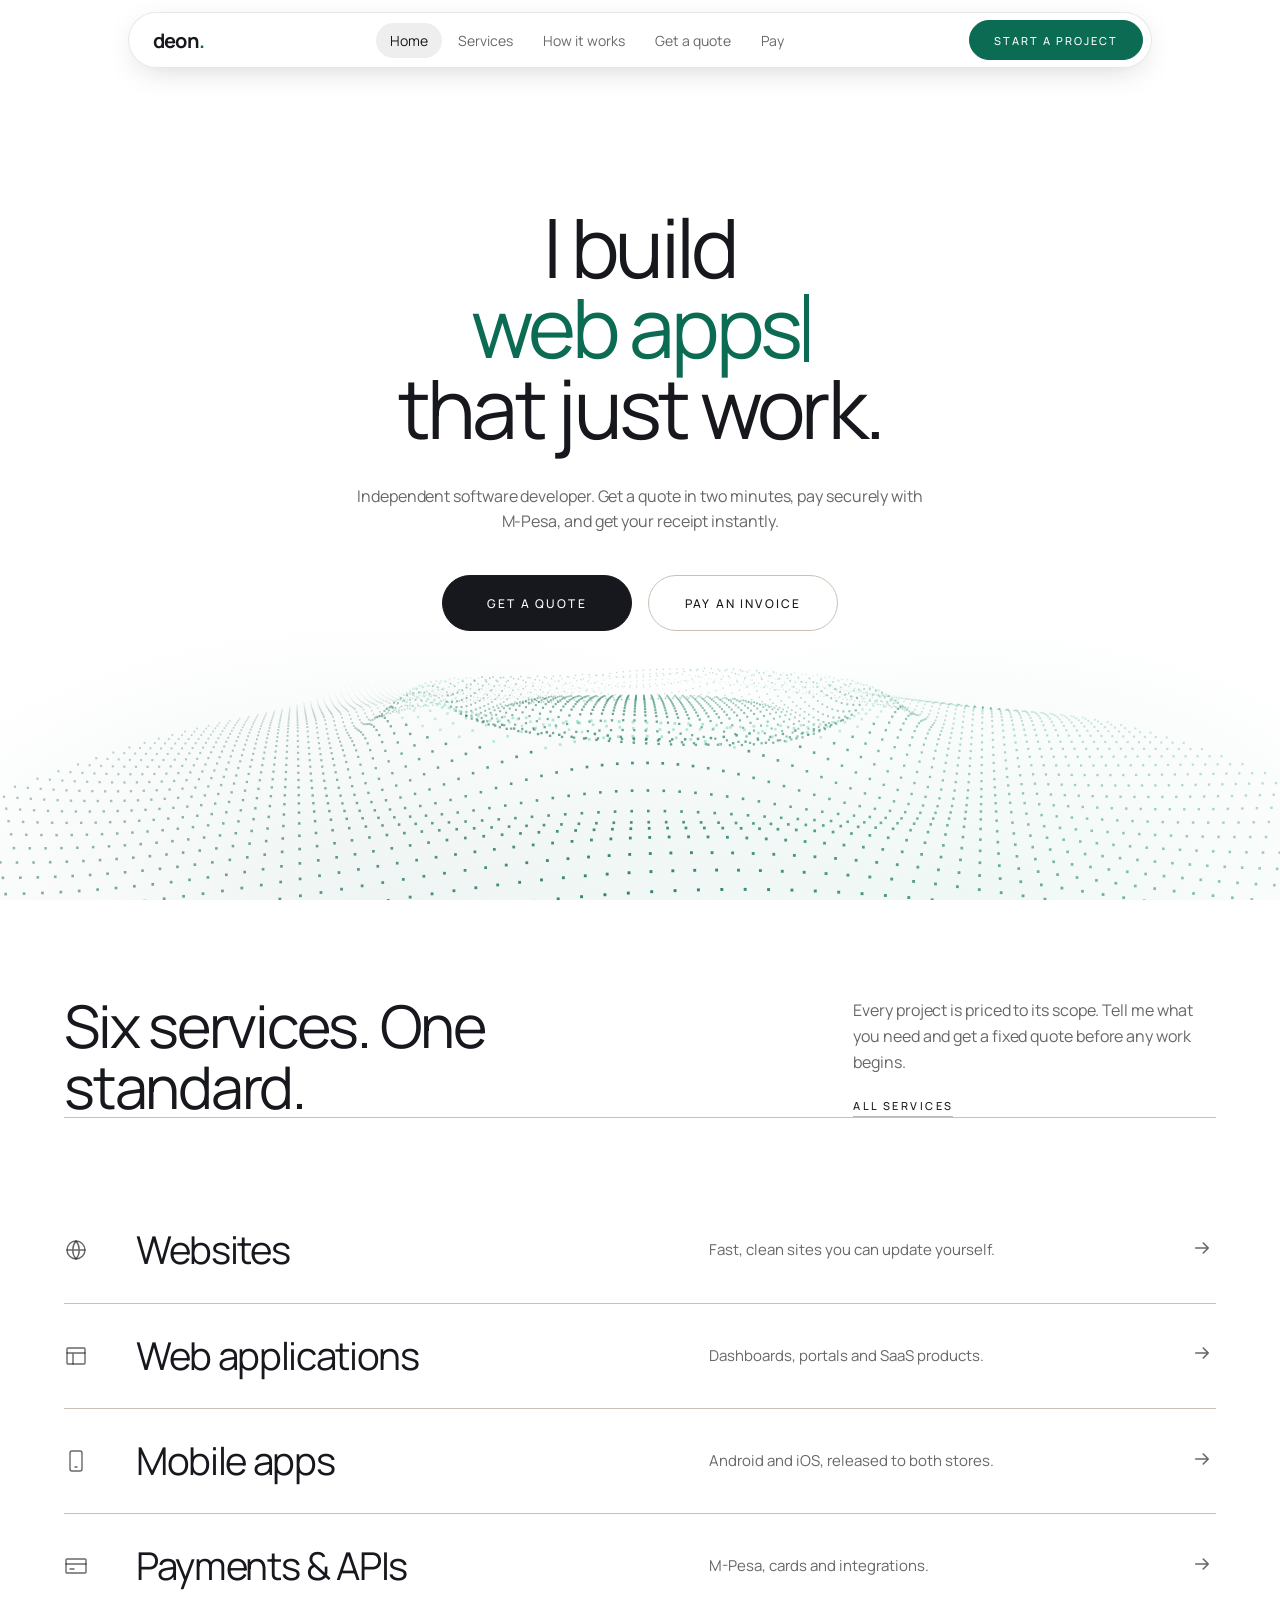
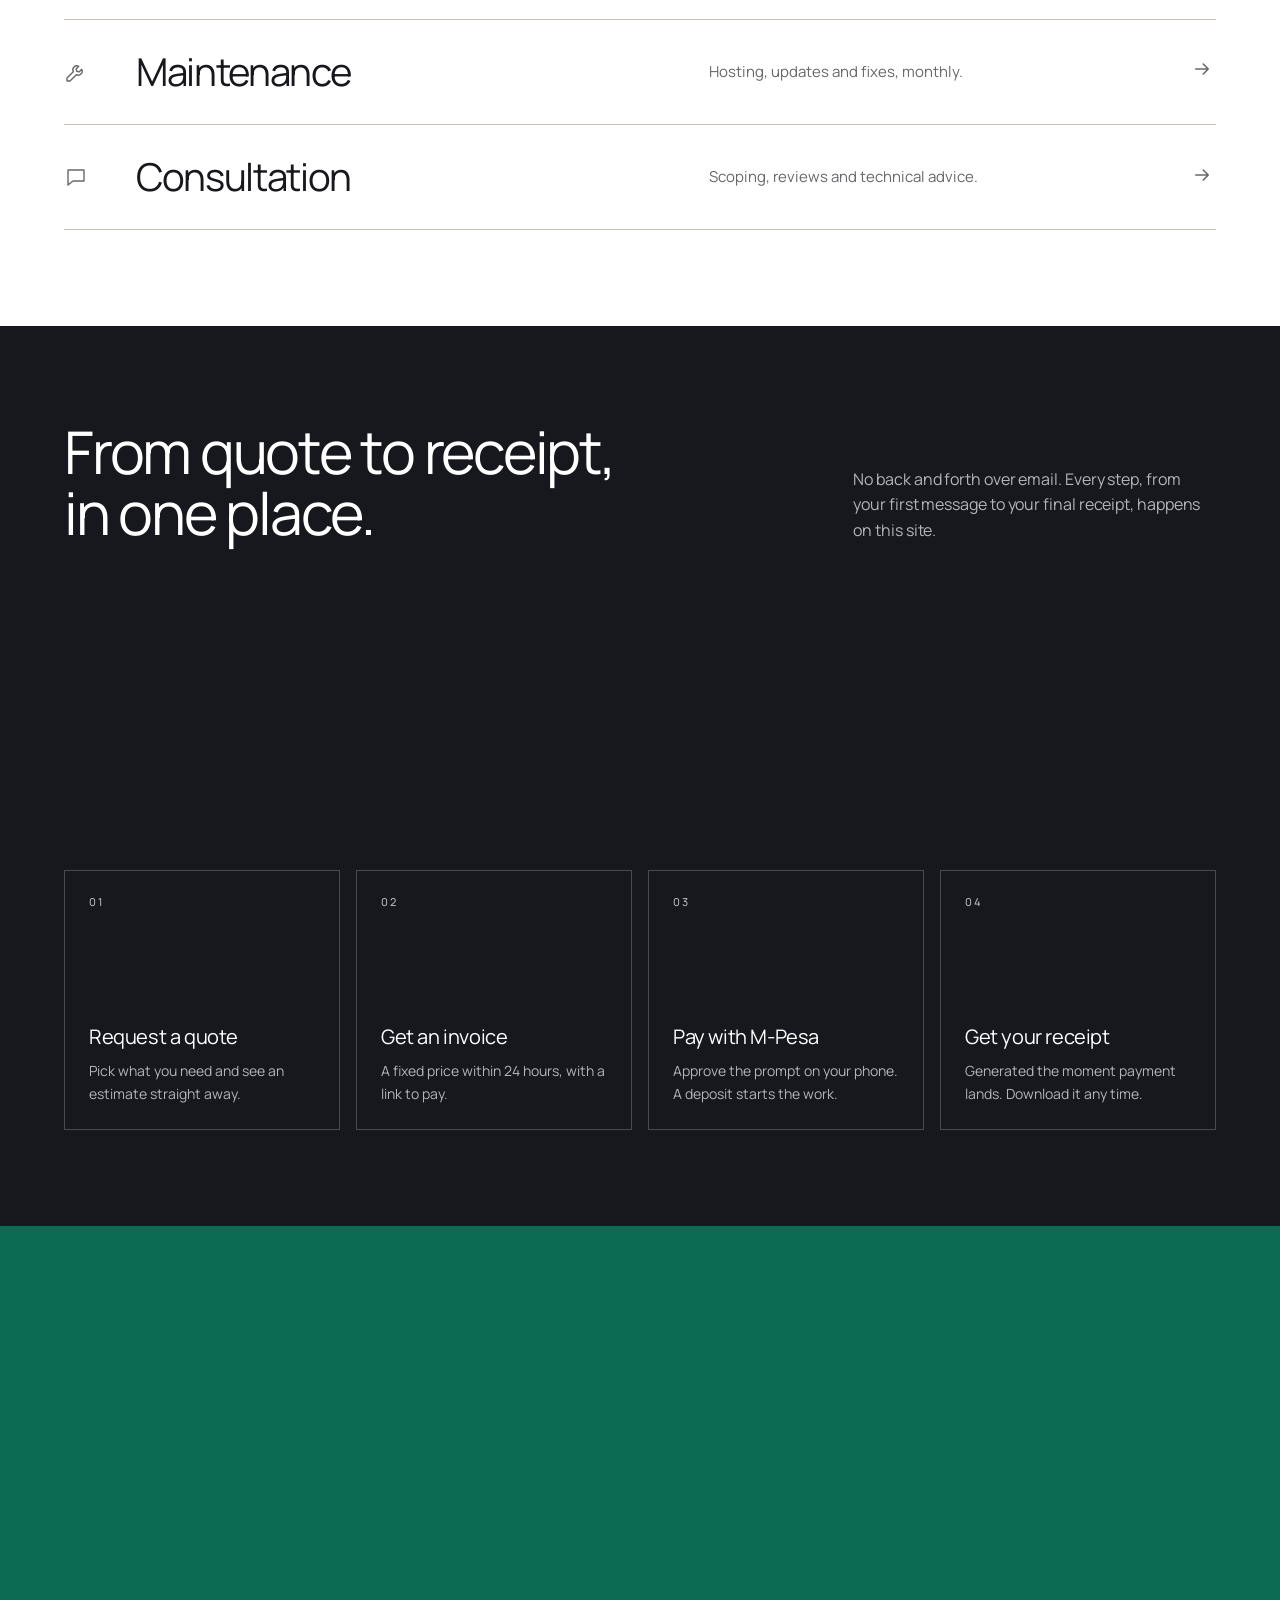
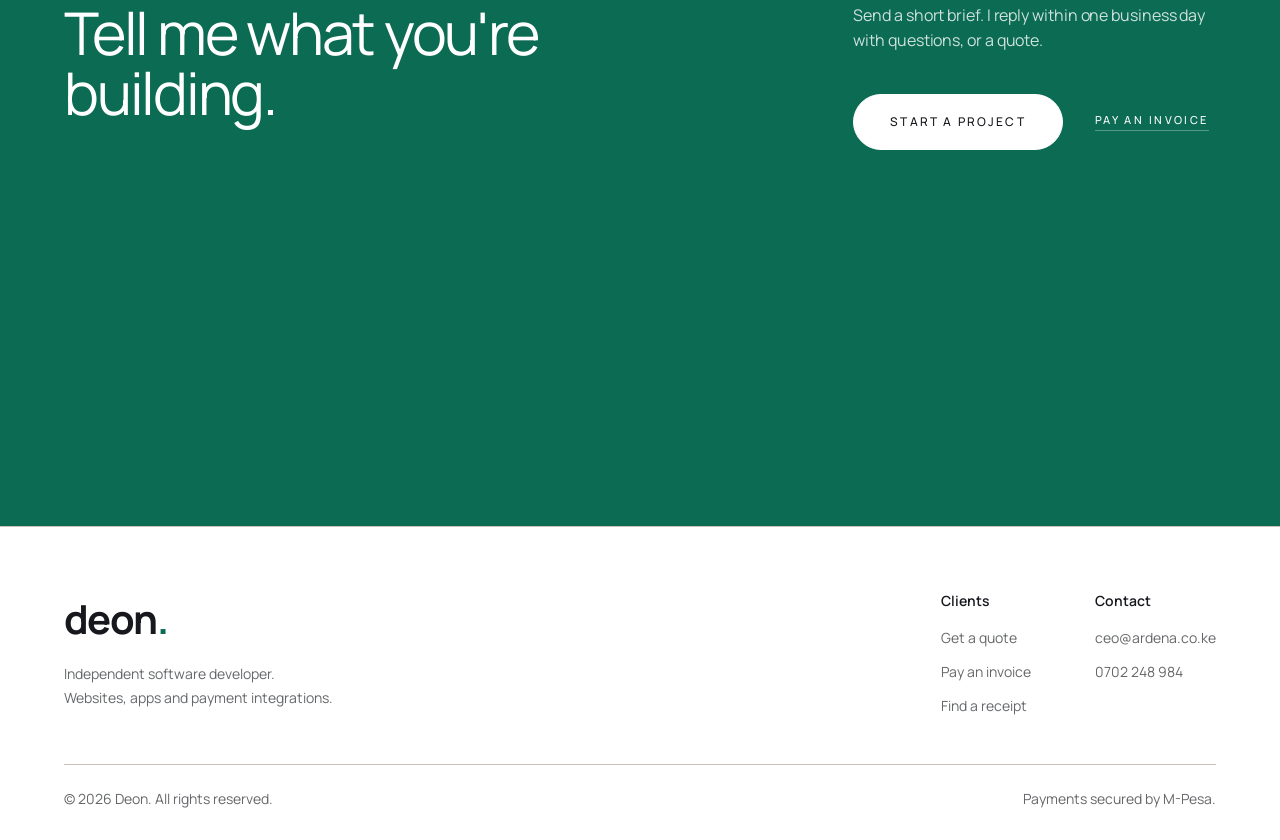
==== commit 9180303e: "Step-by-step pay flow, quote requests via Formspree, no public prices - Pay page is a one-screen 3-s" ====
--- a/index.html
+++ b/index.html
@@ -52,7 +52,7 @@
         securely with M-Pesa, and get your receipt instantly.
       </p>
       <div class="hero-actions hero-anim" style="animation-delay:.3s">
-        <a href="quote.html" class="btn btn-ink">Get a quote <svg width="16" height="16" viewBox="0 0 16 16" fill="none" aria-hidden="true"><path d="M3 8h10M9 4l4 4-4 4" stroke="currentColor" stroke-width="1.5" stroke-linecap="round" stroke-linejoin="round"/></svg></a>
+        <a href="quote.html" class="btn btn-ink">Get a quote</a>
         <a href="pay.html" class="btn btn-outline">Pay an invoice</a>
       </div>
     </div>
@@ -64,7 +64,7 @@
       <div class="grid12">
         <h2 id="services-title" class="type-statement mw-16 c-7" data-anim>Six services. One standard.</h2>
         <div class="c-4 start-9 self-end" data-anim style="--delay:120ms">
-          <p class="type-lede muted">Clear starting prices. Every project gets a fixed quote before any work begins, so you know the cost up front.</p>
+          <p class="type-lede muted">Every project is priced to its scope. Tell me what you need and get a fixed quote before any work begins.</p>
           <a href="services.html" class="text-link type-label" style="margin-top:24px">All services</a>
         </div>
       </div>
@@ -96,7 +96,7 @@
         <div class="c-4 self-end" data-anim style="--delay:120ms">
           <p class="type-lede muted">Send a short brief. I reply within one business day with questions, or a quote.</p>
           <div style="margin-top:40px;display:flex;flex-wrap:wrap;align-items:center;gap:20px 32px">
-            <a href="quote.html" class="btn btn-white">Start a project <svg width="16" height="16" viewBox="0 0 16 16" fill="none" aria-hidden="true"><path d="M3 8h10M9 4l4 4-4 4" stroke="currentColor" stroke-width="1.5" stroke-linecap="round" stroke-linejoin="round"/></svg></a>
+            <a href="quote.html" class="btn btn-white">Start a project</a>
             <a href="pay.html" class="text-link type-label">Pay an invoice</a>
           </div>
         </div>
@@ -123,8 +123,8 @@
           <div class="footer-col">
             <h5>Contact</h5>
             <ul>
-              <li><a href="mailto:hello@deon.dev">hello@deon.dev</a></li>
-              <li><a href="tel:+254700000000">+254 700 000 000</a></li>
+              <li><a href="mailto:ceo@ardena.co.ke">ceo@ardena.co.ke</a></li>
+              <li><a href="tel:+254702248984">0702 248 984</a></li>
             </ul>
           </div>
         </div>
--- a/styles.css
+++ b/styles.css
@@ -46,6 +46,7 @@
 a   { color: inherit; text-decoration: none; }
 ul, ol { list-style: none; }
 img { display: block; max-width: 100%; }
+[hidden] { display: none !important; }
 button, input, select, textarea { font: inherit; color: inherit; }
 ::selection { background: var(--green); color: var(--white); }
 :focus-visible { outline: 2px solid var(--green); outline-offset: 4px; }
@@ -198,7 +199,7 @@
 .svc-rows li { border-bottom: 1px solid var(--line); }
 .svc-rows a {
   position: relative; display: grid; align-items: center; gap: 32px;
-  grid-template-columns: 40px minmax(0, 1.3fr) minmax(0, 1fr) 170px 24px;
+  grid-template-columns: 40px minmax(0, 1.2fr) minmax(0, 1fr) 24px;
   padding: 32px 0; transition: padding 0.5s var(--ease-quiet), color 0.3s var(--ease-quiet);
 }
 .svc-rows a::before {
@@ -244,6 +245,7 @@
 .svc-foot { display: flex; justify-content: space-between; align-items: center; gap: 24px 40px; flex-wrap: wrap; margin-top: 40px; padding-top: 32px; border-top: 1px solid var(--tone-line); }
 .svc-price { font-size: clamp(24px, 2.4vw, 32px); letter-spacing: -0.03em; }
 .svc-price span { font-size: 15px; letter-spacing: 0; margin-right: 6px; }
+.svc-foot > p { max-width: 30rem; font-size: 15px; line-height: 1.6; }
 .svc-actions { display: flex; align-items: center; flex-wrap: wrap; gap: 20px 32px; }
 
 /* ── Steps (ardenap) ── */
@@ -326,7 +328,8 @@
 /* Summary rows */
 .rows { display: grid; }
 .rows > div { display: flex; justify-content: space-between; gap: 16px; padding: 12px 0; font-size: 15px; border-bottom: 1px dashed var(--border); }
-.rows > div span:first-child { color: var(--muted); }
+.rows > div span:first-child { color: var(--muted); flex-shrink: 0; }
+.rows > div > :last-child { text-align: right; }
 .rows > div:last-child { border-bottom: none; }
 .total { display: flex; justify-content: space-between; align-items: baseline; gap: 16px; padding-top: 20px; margin-top: 8px; border-top: 1px solid var(--ink); }
 .total strong { font-size: clamp(26px, 2.8vw, 34px); font-weight: 400; letter-spacing: -0.035em; }
@@ -361,6 +364,37 @@
 .icon-btn { width: 32px; height: 40px; display: grid; place-items: center; background: none; border: none; color: var(--faint); cursor: pointer; transition: color 0.2s; }
 .icon-btn:hover { color: var(--red); }
 .add-line { margin-top: 16px; display: inline-flex; align-items: center; gap: 8px; background: none; border: none; cursor: pointer; font-size: 14px; color: var(--green); font-weight: 500; }
+
+/* ── Pay: one-screen step flow ── */
+html.no-scroll, html.no-scroll body { height: 100%; overflow: hidden; }
+.flow { height: 100vh; height: 100svh; display: flex; align-items: center; justify-content: center; padding: calc(var(--nav-h) + 8px) 20px 24px; }
+.flow-card { width: 100%; max-width: 520px; }
+.progress-meta { display: flex; justify-content: space-between; font-size: 13px; color: var(--muted); }
+.progress-meta span:last-child { color: var(--ink); font-weight: 500; }
+.progress-bar { display: grid; grid-template-columns: repeat(3, 1fr); gap: 6px; margin-top: 12px; }
+.progress-bar i { position: relative; height: 3px; border-radius: 3px; background: var(--border); overflow: hidden; }
+.progress-bar i::after { content: ''; position: absolute; inset: 0; background: var(--green); transform: scaleX(0); transform-origin: left; transition: transform 0.5s var(--ease-quiet); }
+.progress-bar i.on::after { transform: scaleX(1); }
+.step { display: none; }
+.step.active { display: block; animation: fadeUp 0.5s var(--ease-quiet) both; }
+.flow-title { margin-top: 40px; font-size: clamp(28px, 3.4vw, 40px); font-weight: 400; line-height: 1.08; letter-spacing: -0.035em; }
+.flow-fields { display: grid; gap: 28px; margin-top: 32px; }
+.flow-nav { display: flex; gap: 12px; margin-top: 40px; }
+.flow-nav .btn { flex: 1; padding: 0 20px; }
+.flow-secure { display: flex; align-items: center; justify-content: center; gap: 8px; margin-top: 28px; font-size: 13px; color: var(--faint); text-align: center; }
+.flow-secure svg { color: var(--green); flex-shrink: 0; }
+.invoice-box { display: grid; gap: 16px; }
+.opt { letter-spacing: 0; text-transform: none; }
+.flow .state { padding: 0; }
+@media (max-height: 640px) {
+  html.no-scroll, html.no-scroll body { height: auto; overflow: auto; }
+  .flow { height: auto; min-height: 100svh; }
+}
+
+/* ── Quote: request summary ── */
+.next-steps { display: grid; gap: 16px; margin-top: 24px; counter-reset: n; }
+.next-steps li { display: flex; gap: 14px; font-size: 14.5px; line-height: 1.55; color: var(--muted); counter-increment: n; }
+.next-steps li::before { content: counter(n); flex-shrink: 0; width: 24px; height: 24px; border-radius: 50%; border: 1px solid var(--line); display: grid; place-items: center; font-size: 12px; color: var(--ink); }
 
 /* ── Documents: invoice + receipt ── */
 .doc { background: var(--white); border: 1px solid var(--border); padding: 56px; box-shadow: 0 40px 80px -48px rgba(22,24,29,0.35); font-size: 14px; }
@@ -405,7 +439,7 @@
   .cards-3 { grid-template-columns: 1fr 1fr; }
   .steps { grid-template-columns: 1fr 1fr; }
   .push { padding-top: 56px; }
-  .svc-rows a { grid-template-columns: 32px minmax(0, 1fr) auto 24px; gap: 20px; }
+  .svc-rows a { grid-template-columns: 32px minmax(0, 1fr) 24px; gap: 20px; }
   .svc-row-blurb { display: none; }
   .svc-index { columns: 2; }
   .included { grid-auto-flow: row; grid-template-columns: 1fr 1fr; }
@@ -423,8 +457,7 @@
   .cards-3, .steps { grid-template-columns: 1fr; }
   .svc-rows a { grid-template-columns: minmax(0, 1fr) 24px; gap: 8px 16px; padding: 24px 0; }
   .svc-row-icon { display: none; }
-  .svc-row-price { grid-row: 2; text-align: left; font-size: 15px; color: var(--muted); }
-  .svc-row-price small { display: inline; margin: 0 6px 0 0; }
+  .svc-row-blurb { display: block; grid-row: 2; font-size: 14px; }
   .svc-row-arrow { grid-row: 1 / span 2; grid-column: 2; }
   .svc-index { columns: 1; }
   .included { grid-template-columns: 1fr; }
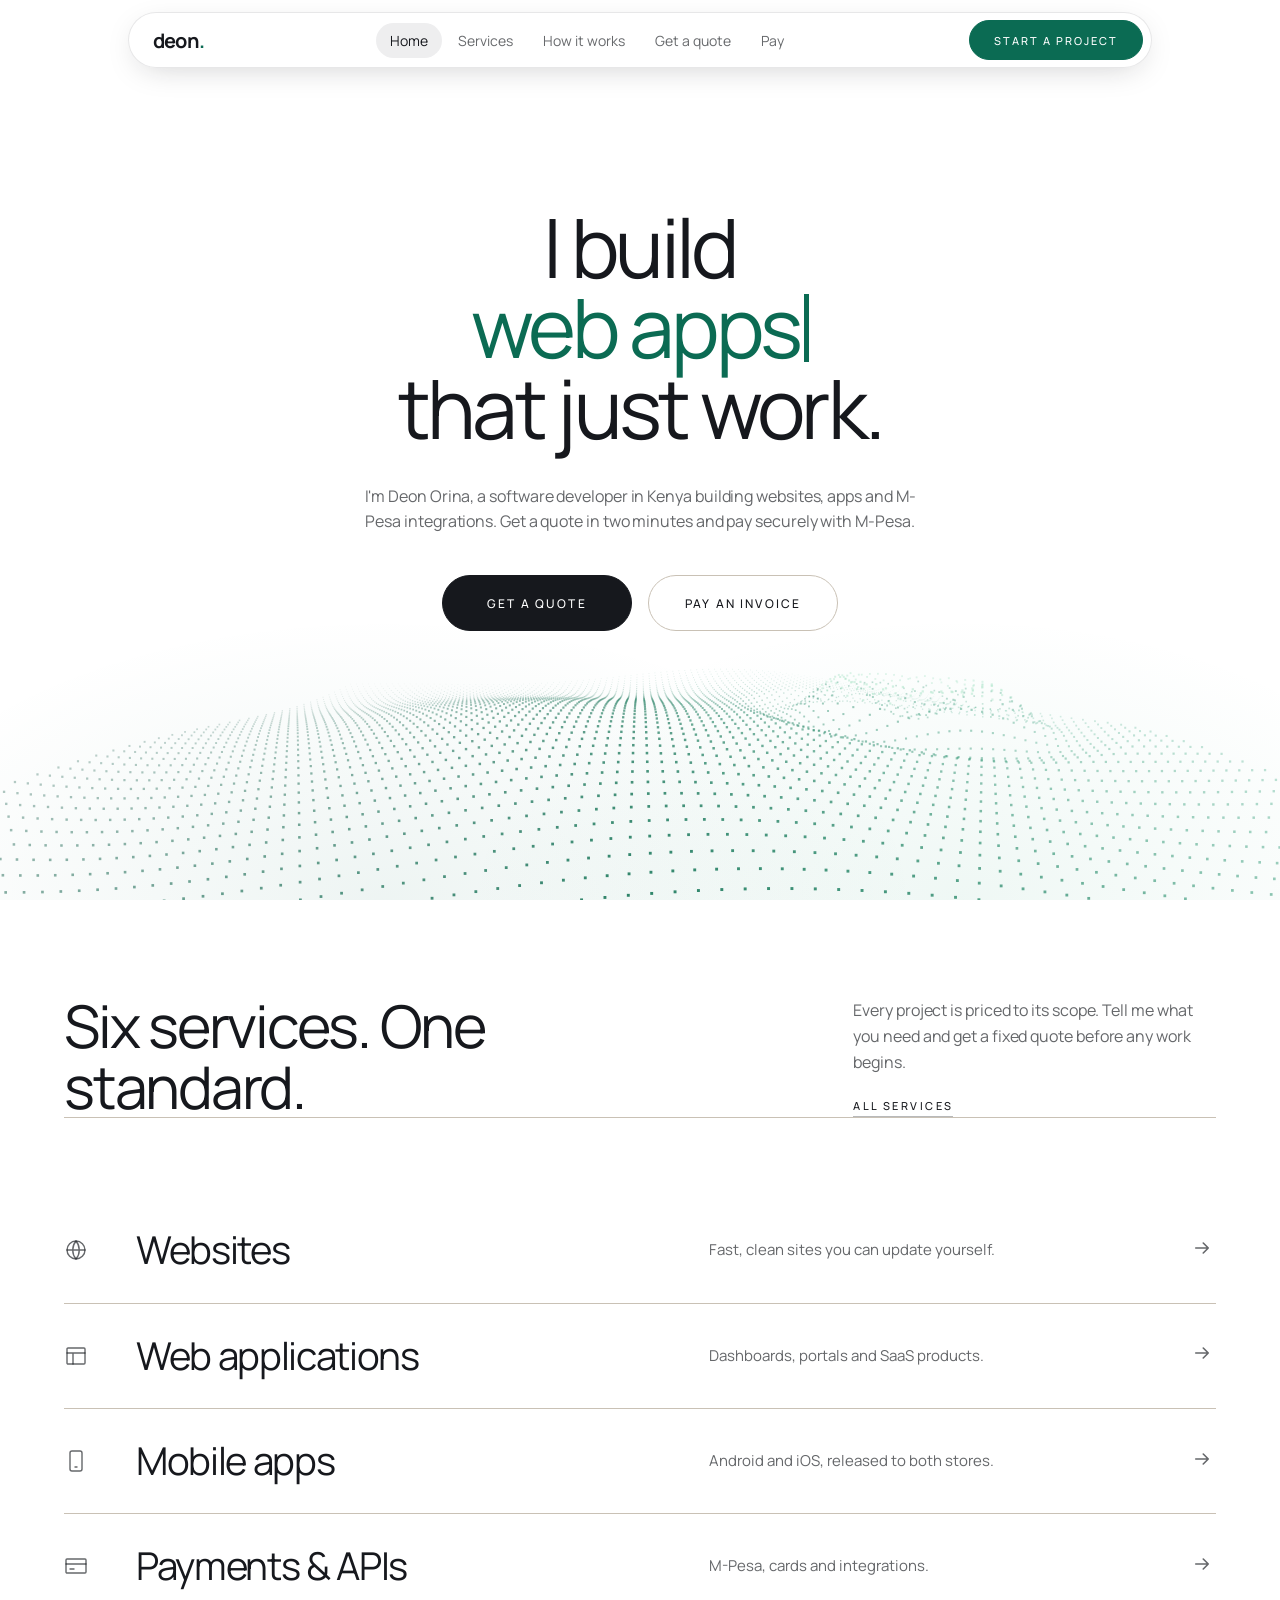
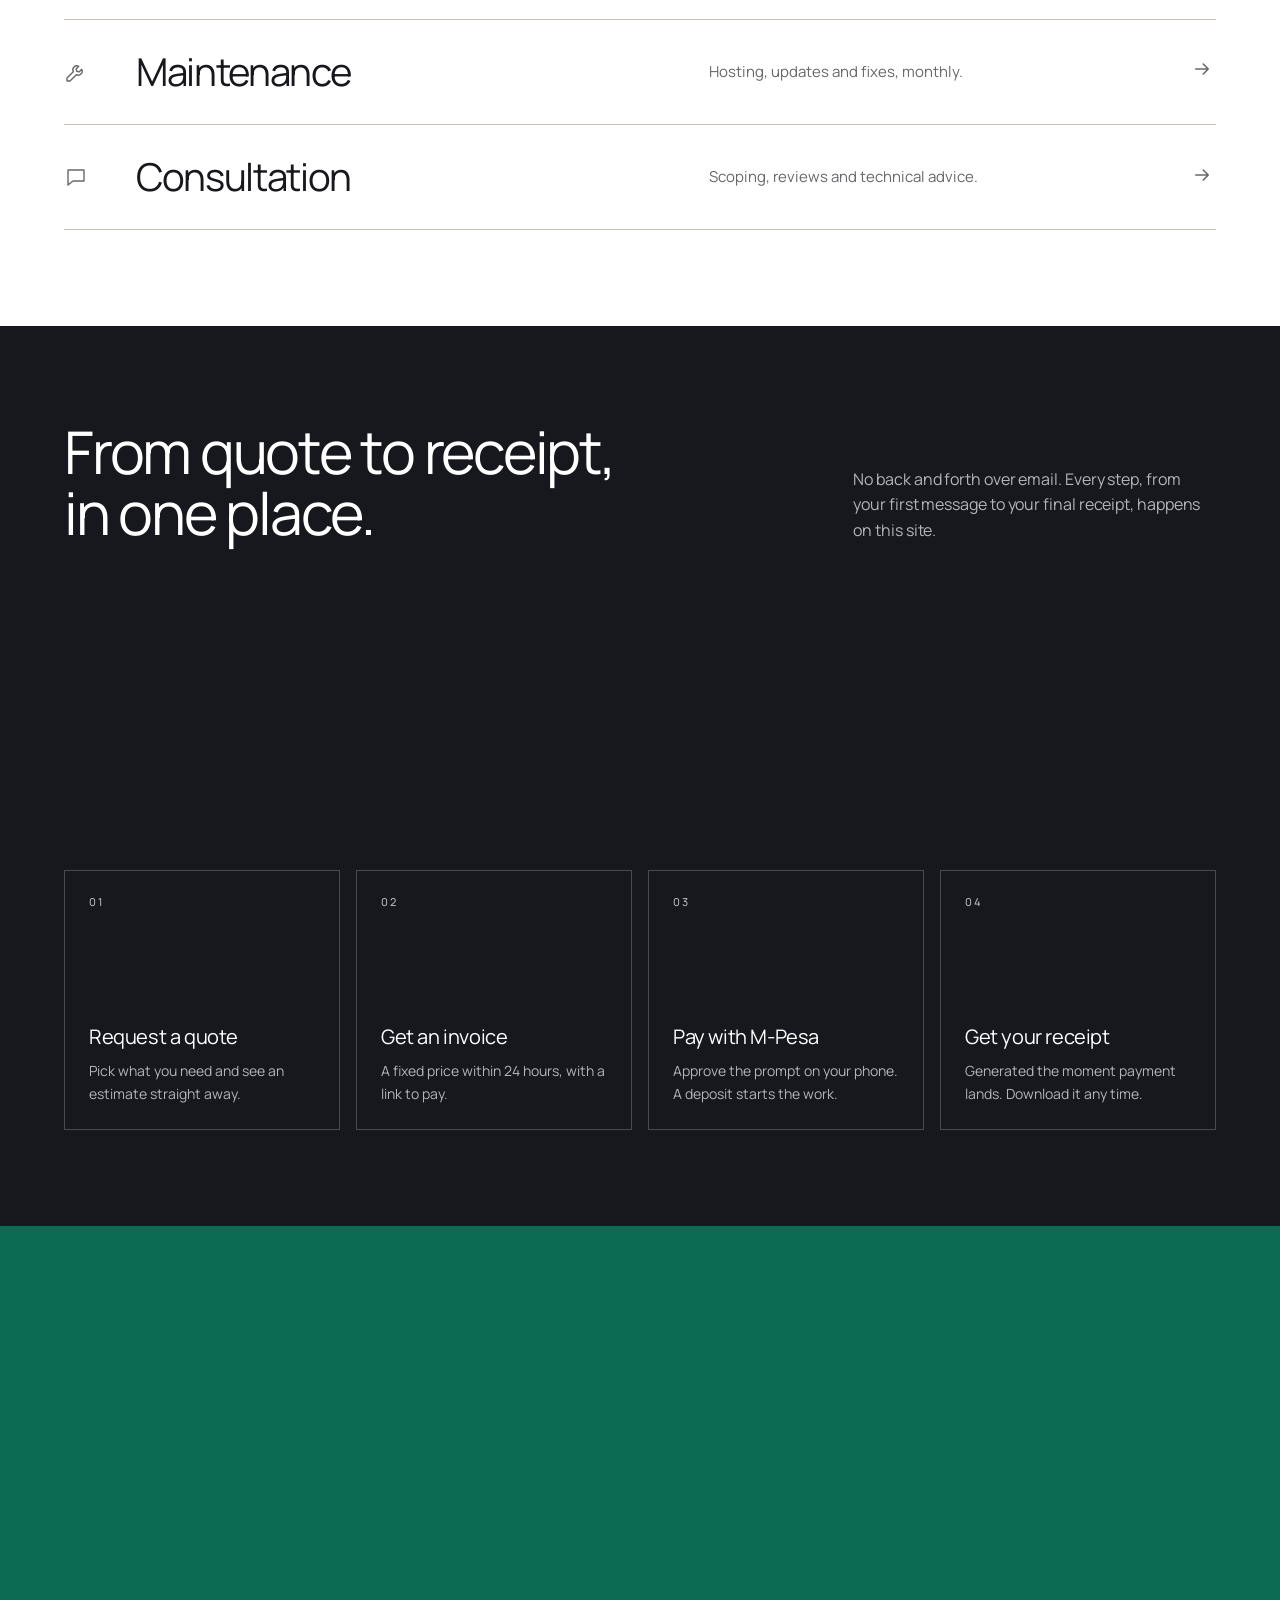
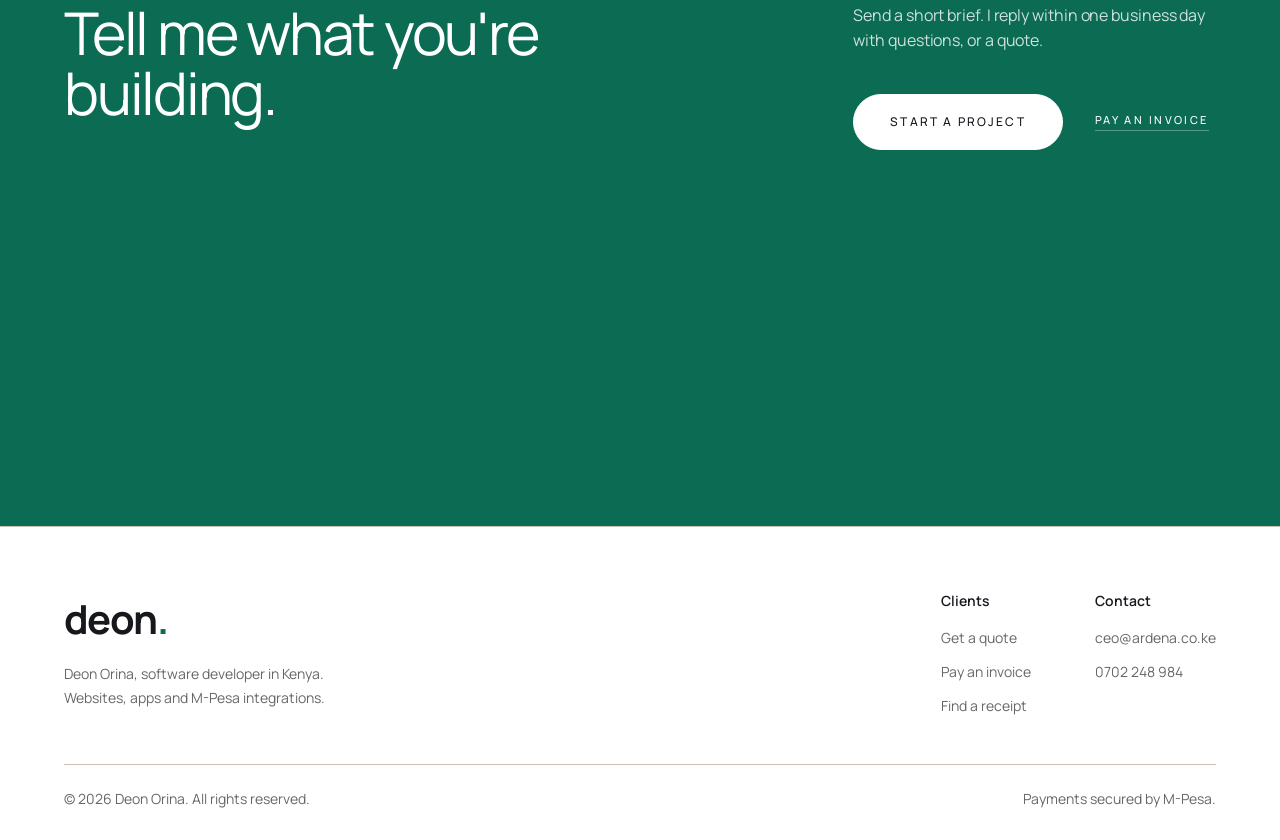
==== commit 4b403c29: "SEO: metadata, structured data, sitemap, D-mark icons and link previews - Title, description, canoni" ====
--- a/index.html
+++ b/index.html
@@ -3,39 +3,182 @@
 <head>
   <meta charset="UTF-8" />
   <meta name="viewport" content="width=device-width, initial-scale=1.0" />
-  <title>Deon | Software Developer</title>
-  <meta name="description" content="Independent software developer. Websites, web and mobile apps, and payment integrations. Get a quote, pay with M-Pesa, and get your receipt instantly." />
+  <title>Deon Orina | Software Developer in Kenya — Websites, Apps & M-Pesa Integration</title>
+  <meta name="description" content="Deon Orina is a software developer in Kenya building fast websites, web apps, Android and iOS apps, and M-Pesa payment integrations. Request a quote and get a reply within 24 hours." />
+  <meta name="robots" content="index, follow, max-image-preview:large, max-snippet:-1" />
+  <meta name="author" content="Deon Orina" />
   <meta name="theme-color" content="#0B6B53" />
+  <link rel="canonical" href="https://deon.ardena.co.ke/" />
+  <meta name="geo.region" content="KE" />
+
+  <meta property="og:type" content="website" />
+  <meta property="og:site_name" content="Deon Orina" />
+  <meta property="og:title" content="Deon Orina | Software Developer in Kenya — Websites, Apps & M-Pesa Integration" />
+  <meta property="og:description" content="Deon Orina is a software developer in Kenya building fast websites, web apps, Android and iOS apps, and M-Pesa payment integrations. Request a quote and get a reply within 24 hours." />
+  <meta property="og:url" content="https://deon.ardena.co.ke/" />
+  <meta property="og:image" content="https://deon.ardena.co.ke/assets/og-image.png" />
+  <meta property="og:image:width" content="1200" />
+  <meta property="og:image:height" content="630" />
+  <meta property="og:image:alt" content="Deon Orina logo" />
+  <meta property="og:locale" content="en_KE" />
+  <meta name="twitter:card" content="summary_large_image" />
+  <meta name="twitter:title" content="Deon Orina | Software Developer in Kenya — Websites, Apps & M-Pesa Integration" />
+  <meta name="twitter:description" content="Deon Orina is a software developer in Kenya building fast websites, web apps, Android and iOS apps, and M-Pesa payment integrations. Request a quote and get a reply within 24 hours." />
+  <meta name="twitter:image" content="https://deon.ardena.co.ke/assets/og-image.png" />
+
+  <link rel="icon" href="/favicon.ico" sizes="any" />
+  <link rel="icon" href="/assets/favicon-32.png" type="image/png" sizes="32x32" />
+  <link rel="icon" href="/assets/favicon-96.png" type="image/png" sizes="96x96" />
+  <link rel="apple-touch-icon" href="/assets/apple-touch-icon.png" />
+  <link rel="manifest" href="/site.webmanifest" />
+
+  <script type="application/ld+json">
+{
+  "@context": "https://schema.org",
+  "@graph": [
+    {
+      "@type": "WebSite",
+      "@id": "https://deon.ardena.co.ke/#website",
+      "url": "https://deon.ardena.co.ke/",
+      "name": "Deon Orina",
+      "publisher": {
+        "@id": "https://deon.ardena.co.ke/#business"
+      },
+      "inLanguage": "en-KE"
+    },
+    {
+      "@type": "ProfessionalService",
+      "@id": "https://deon.ardena.co.ke/#business",
+      "name": "Deon Orina — Software Developer",
+      "alternateName": "Deon",
+      "url": "https://deon.ardena.co.ke/",
+      "logo": "https://deon.ardena.co.ke/assets/logo-mark.png",
+      "image": "https://deon.ardena.co.ke/assets/og-image.png",
+      "description": "Independent software developer in Kenya building websites, web and mobile apps, and M-Pesa payment integrations.",
+      "email": "ceo@ardena.co.ke",
+      "telephone": "+254702248984",
+      "address": {
+        "@type": "PostalAddress",
+        "addressCountry": "KE"
+      },
+      "areaServed": [
+        {
+          "@type": "Country",
+          "name": "Kenya"
+        },
+        {
+          "@type": "Place",
+          "name": "Africa"
+        }
+      ],
+      "founder": {
+        "@id": "https://deon.ardena.co.ke/#person"
+      },
+      "paymentAccepted": "M-Pesa",
+      "currenciesAccepted": "KES",
+      "hasOfferCatalog": {
+        "@type": "OfferCatalog",
+        "name": "Software development services",
+        "itemListElement": [
+          {
+            "@type": "Offer",
+            "itemOffered": {
+              "@type": "Service",
+              "name": "Website development"
+            }
+          },
+          {
+            "@type": "Offer",
+            "itemOffered": {
+              "@type": "Service",
+              "name": "Web application development"
+            }
+          },
+          {
+            "@type": "Offer",
+            "itemOffered": {
+              "@type": "Service",
+              "name": "Mobile app development"
+            }
+          },
+          {
+            "@type": "Offer",
+            "itemOffered": {
+              "@type": "Service",
+              "name": "M-Pesa and payment integration"
+            }
+          },
+          {
+            "@type": "Offer",
+            "itemOffered": {
+              "@type": "Service",
+              "name": "Website and app maintenance"
+            }
+          },
+          {
+            "@type": "Offer",
+            "itemOffered": {
+              "@type": "Service",
+              "name": "Technical consultation"
+            }
+          }
+        ]
+      }
+    },
+    {
+      "@type": "Person",
+      "@id": "https://deon.ardena.co.ke/#person",
+      "name": "Deon Orina",
+      "jobTitle": "Software Developer",
+      "url": "https://deon.ardena.co.ke/",
+      "email": "mailto:ceo@ardena.co.ke",
+      "telephone": "+254702248984",
+      "image": "https://deon.ardena.co.ke/assets/logo-mark.png",
+      "knowsAbout": [
+        "Web development",
+        "Mobile app development",
+        "M-Pesa integration",
+        "API development",
+        "SaaS"
+      ],
+      "address": {
+        "@type": "PostalAddress",
+        "addressCountry": "KE"
+      }
+    }
+  ]
+}
+  </script>
   <link rel="preconnect" href="https://fonts.googleapis.com" />
   <link rel="preconnect" href="https://fonts.gstatic.com" crossorigin />
   <link href="https://fonts.googleapis.com/css2?family=Manrope:wght@300..800&display=swap" rel="stylesheet" />
-  <link rel="stylesheet" href="styles.css" />
+  <link rel="stylesheet" href="/styles.css" />
 </head>
 <body>
 
   <header class="nav-wrapper" id="nav">
     <nav class="nav" aria-label="Main">
-      <a href="index.html" class="nav-logo" aria-label="Deon, home">deon<span>.</span></a>
+      <a href="/" class="nav-logo" aria-label="Deon Orina, home">deon<span>.</span></a>
       <div class="nav-center">
-        <a href="index.html" class="active">Home</a>
-        <a href="services.html">Services</a>
-        <a href="index.html#process">How it works</a>
-        <a href="quote.html">Get a quote</a>
-        <a href="pay.html">Pay</a>
+        <a href="/" class="active">Home</a>
+        <a href="/services">Services</a>
+        <a href="/#process">How it works</a>
+        <a href="/quote">Get a quote</a>
+        <a href="/pay">Pay</a>
       </div>
       <div class="nav-right">
-        <a href="quote.html" class="btn btn-sm">Start a project</a>
+        <a href="/quote" class="btn btn-sm">Start a project</a>
       </div>
       <button class="nav-toggle" id="navToggle" aria-label="Menu" aria-expanded="false" aria-controls="navDrawer"><span></span><span></span><span></span></button>
     </nav>
   </header>
   <div class="nav-drawer" id="navDrawer">
-    <a href="index.html" class="active">Home</a>
-    <a href="services.html">Services</a>
-    <a href="index.html#process">How it works</a>
-    <a href="quote.html">Get a quote</a>
-    <a href="pay.html">Pay</a>
-    <a href="quote.html" class="btn">Start a project</a>
+    <a href="/" class="active">Home</a>
+    <a href="/services">Services</a>
+    <a href="/#process">How it works</a>
+    <a href="/quote">Get a quote</a>
+    <a href="/pay">Pay</a>
+    <a href="/quote" class="btn">Start a project</a>
   </div>
 
   <!-- HERO: centred, over the dot wave (script.js) -->
@@ -48,12 +191,13 @@
         <span class="line" aria-hidden="true">that just work.</span>
       </h1>
       <p class="type-lede muted hero-anim" style="animation-delay:.15s">
-        Independent software developer. Get a quote in two minutes, pay
-        securely with M-Pesa, and get your receipt instantly.
+        I'm Deon Orina, a software developer in Kenya building websites, apps
+        and M-Pesa integrations. Get a quote in two minutes and pay securely
+        with M-Pesa.
       </p>
       <div class="hero-actions hero-anim" style="animation-delay:.3s">
-        <a href="quote.html" class="btn btn-ink">Get a quote</a>
-        <a href="pay.html" class="btn btn-outline">Pay an invoice</a>
+        <a href="/quote" class="btn btn-ink">Get a quote</a>
+        <a href="/pay" class="btn btn-outline">Pay an invoice</a>
       </div>
     </div>
   </section>
@@ -65,10 +209,59 @@
         <h2 id="services-title" class="type-statement mw-16 c-7" data-anim>Six services. One standard.</h2>
         <div class="c-4 start-9 self-end" data-anim style="--delay:120ms">
           <p class="type-lede muted">Every project is priced to its scope. Tell me what you need and get a fixed quote before any work begins.</p>
-          <a href="services.html" class="text-link type-label" style="margin-top:24px">All services</a>
+          <a href="/services" class="text-link type-label" style="margin-top:24px">All services</a>
         </div>
       </div>
-      <ol class="svc-rows push" id="serviceRows"></ol>
+      <ol class="svc-rows push">
+        <li data-anim style="--delay:0ms">
+          <a href="/services#website">
+            <span class="svc-row-icon"><svg width="24" height="24" viewBox="0 0 24 24" fill="none" stroke="currentColor" stroke-width="1.4" stroke-linecap="round" stroke-linejoin="round" aria-hidden="true"><circle cx="12" cy="12" r="9"/><path d="M3 12h18M12 3a14 14 0 0 1 0 18M12 3a14 14 0 0 0 0 18"/></svg></span>
+            <h3 class="svc-row-name">Websites</h3>
+            <span class="svc-row-blurb">Fast, clean sites you can update yourself.</span>
+            <span class="svc-row-arrow"><svg width="20" height="20" viewBox="0 0 16 16" fill="none" aria-hidden="true"><path d="M3 8h10M9 4l4 4-4 4" stroke="currentColor" stroke-width="1.3" stroke-linecap="round" stroke-linejoin="round"/></svg></span>
+          </a>
+        </li>
+        <li data-anim style="--delay:60ms">
+          <a href="/services#webapp">
+            <span class="svc-row-icon"><svg width="24" height="24" viewBox="0 0 24 24" fill="none" stroke="currentColor" stroke-width="1.4" stroke-linecap="round" stroke-linejoin="round" aria-hidden="true"><rect x="3" y="4" width="18" height="16" rx="1"/><path d="M3 9h18M9 9v11"/></svg></span>
+            <h3 class="svc-row-name">Web applications</h3>
+            <span class="svc-row-blurb">Dashboards, portals and SaaS products.</span>
+            <span class="svc-row-arrow"><svg width="20" height="20" viewBox="0 0 16 16" fill="none" aria-hidden="true"><path d="M3 8h10M9 4l4 4-4 4" stroke="currentColor" stroke-width="1.3" stroke-linecap="round" stroke-linejoin="round"/></svg></span>
+          </a>
+        </li>
+        <li data-anim style="--delay:120ms">
+          <a href="/services#mobile">
+            <span class="svc-row-icon"><svg width="24" height="24" viewBox="0 0 24 24" fill="none" stroke="currentColor" stroke-width="1.4" stroke-linecap="round" stroke-linejoin="round" aria-hidden="true"><rect x="6" y="2" width="12" height="20" rx="2"/><path d="M11 18h2"/></svg></span>
+            <h3 class="svc-row-name">Mobile apps</h3>
+            <span class="svc-row-blurb">Android and iOS, released to both stores.</span>
+            <span class="svc-row-arrow"><svg width="20" height="20" viewBox="0 0 16 16" fill="none" aria-hidden="true"><path d="M3 8h10M9 4l4 4-4 4" stroke="currentColor" stroke-width="1.3" stroke-linecap="round" stroke-linejoin="round"/></svg></span>
+          </a>
+        </li>
+        <li data-anim style="--delay:180ms">
+          <a href="/services#payments">
+            <span class="svc-row-icon"><svg width="24" height="24" viewBox="0 0 24 24" fill="none" stroke="currentColor" stroke-width="1.4" stroke-linecap="round" stroke-linejoin="round" aria-hidden="true"><rect x="2" y="5" width="20" height="14" rx="1"/><path d="M2 10h20M6 15h4"/></svg></span>
+            <h3 class="svc-row-name">Payments &amp; APIs</h3>
+            <span class="svc-row-blurb">M-Pesa, cards and integrations.</span>
+            <span class="svc-row-arrow"><svg width="20" height="20" viewBox="0 0 16 16" fill="none" aria-hidden="true"><path d="M3 8h10M9 4l4 4-4 4" stroke="currentColor" stroke-width="1.3" stroke-linecap="round" stroke-linejoin="round"/></svg></span>
+          </a>
+        </li>
+        <li data-anim style="--delay:240ms">
+          <a href="/services#care">
+            <span class="svc-row-icon"><svg width="24" height="24" viewBox="0 0 24 24" fill="none" stroke="currentColor" stroke-width="1.4" stroke-linecap="round" stroke-linejoin="round" aria-hidden="true"><path d="M14.7 6.3a4 4 0 0 0-5.4 5.4L3 18v3h3l6.3-6.3a4 4 0 0 0 5.4-5.4l-2.6 2.6-2.4-.6-.6-2.4z"/></svg></span>
+            <h3 class="svc-row-name">Maintenance</h3>
+            <span class="svc-row-blurb">Hosting, updates and fixes, monthly.</span>
+            <span class="svc-row-arrow"><svg width="20" height="20" viewBox="0 0 16 16" fill="none" aria-hidden="true"><path d="M3 8h10M9 4l4 4-4 4" stroke="currentColor" stroke-width="1.3" stroke-linecap="round" stroke-linejoin="round"/></svg></span>
+          </a>
+        </li>
+        <li data-anim style="--delay:300ms">
+          <a href="/services#consult">
+            <span class="svc-row-icon"><svg width="24" height="24" viewBox="0 0 24 24" fill="none" stroke="currentColor" stroke-width="1.4" stroke-linecap="round" stroke-linejoin="round" aria-hidden="true"><path d="M4 5h16v11H9l-5 4z"/></svg></span>
+            <h3 class="svc-row-name">Consultation</h3>
+            <span class="svc-row-blurb">Scoping, reviews and technical advice.</span>
+            <span class="svc-row-arrow"><svg width="20" height="20" viewBox="0 0 16 16" fill="none" aria-hidden="true"><path d="M3 8h10M9 4l4 4-4 4" stroke="currentColor" stroke-width="1.3" stroke-linecap="round" stroke-linejoin="round"/></svg></span>
+          </a>
+        </li>
+      </ol>
     </div>
   </section>
 
@@ -96,8 +289,8 @@
         <div class="c-4 self-end" data-anim style="--delay:120ms">
           <p class="type-lede muted">Send a short brief. I reply within one business day with questions, or a quote.</p>
           <div style="margin-top:40px;display:flex;flex-wrap:wrap;align-items:center;gap:20px 32px">
-            <a href="quote.html" class="btn btn-white">Start a project</a>
-            <a href="pay.html" class="text-link type-label">Pay an invoice</a>
+            <a href="/quote" class="btn btn-white">Start a project</a>
+            <a href="/pay" class="text-link type-label">Pay an invoice</a>
           </div>
         </div>
       </div>
@@ -108,16 +301,16 @@
     <div class="wrap">
       <div class="footer-main">
         <div class="footer-brand">
-          <a href="index.html" class="nav-logo">deon<span>.</span></a>
-          <p>Independent software developer.<br>Websites, apps and payment integrations.</p>
+          <a href="/" class="nav-logo">deon<span>.</span></a>
+          <p>Deon Orina, software developer in Kenya.<br>Websites, apps and M-Pesa integrations.</p>
         </div>
         <div class="footer-cols">
           <div class="footer-col">
             <h5>Clients</h5>
             <ul>
-              <li><a href="quote.html">Get a quote</a></li>
-              <li><a href="pay.html">Pay an invoice</a></li>
-              <li><a href="receipt.html">Find a receipt</a></li>
+              <li><a href="/quote">Get a quote</a></li>
+              <li><a href="/pay">Pay an invoice</a></li>
+              <li><a href="/receipt">Find a receipt</a></li>
             </ul>
           </div>
           <div class="footer-col">
@@ -130,12 +323,12 @@
         </div>
       </div>
       <div class="footer-bottom">
-        <span>&copy; <span data-year></span> Deon. All rights reserved.</span>
+        <span>&copy; <span data-year></span> Deon Orina. All rights reserved.</span>
         <span>Payments secured by M-Pesa.</span>
       </div>
     </div>
   </footer>
 
-  <script src="script.js"></script>
+  <script src="/script.js"></script>
 </body>
 </html>
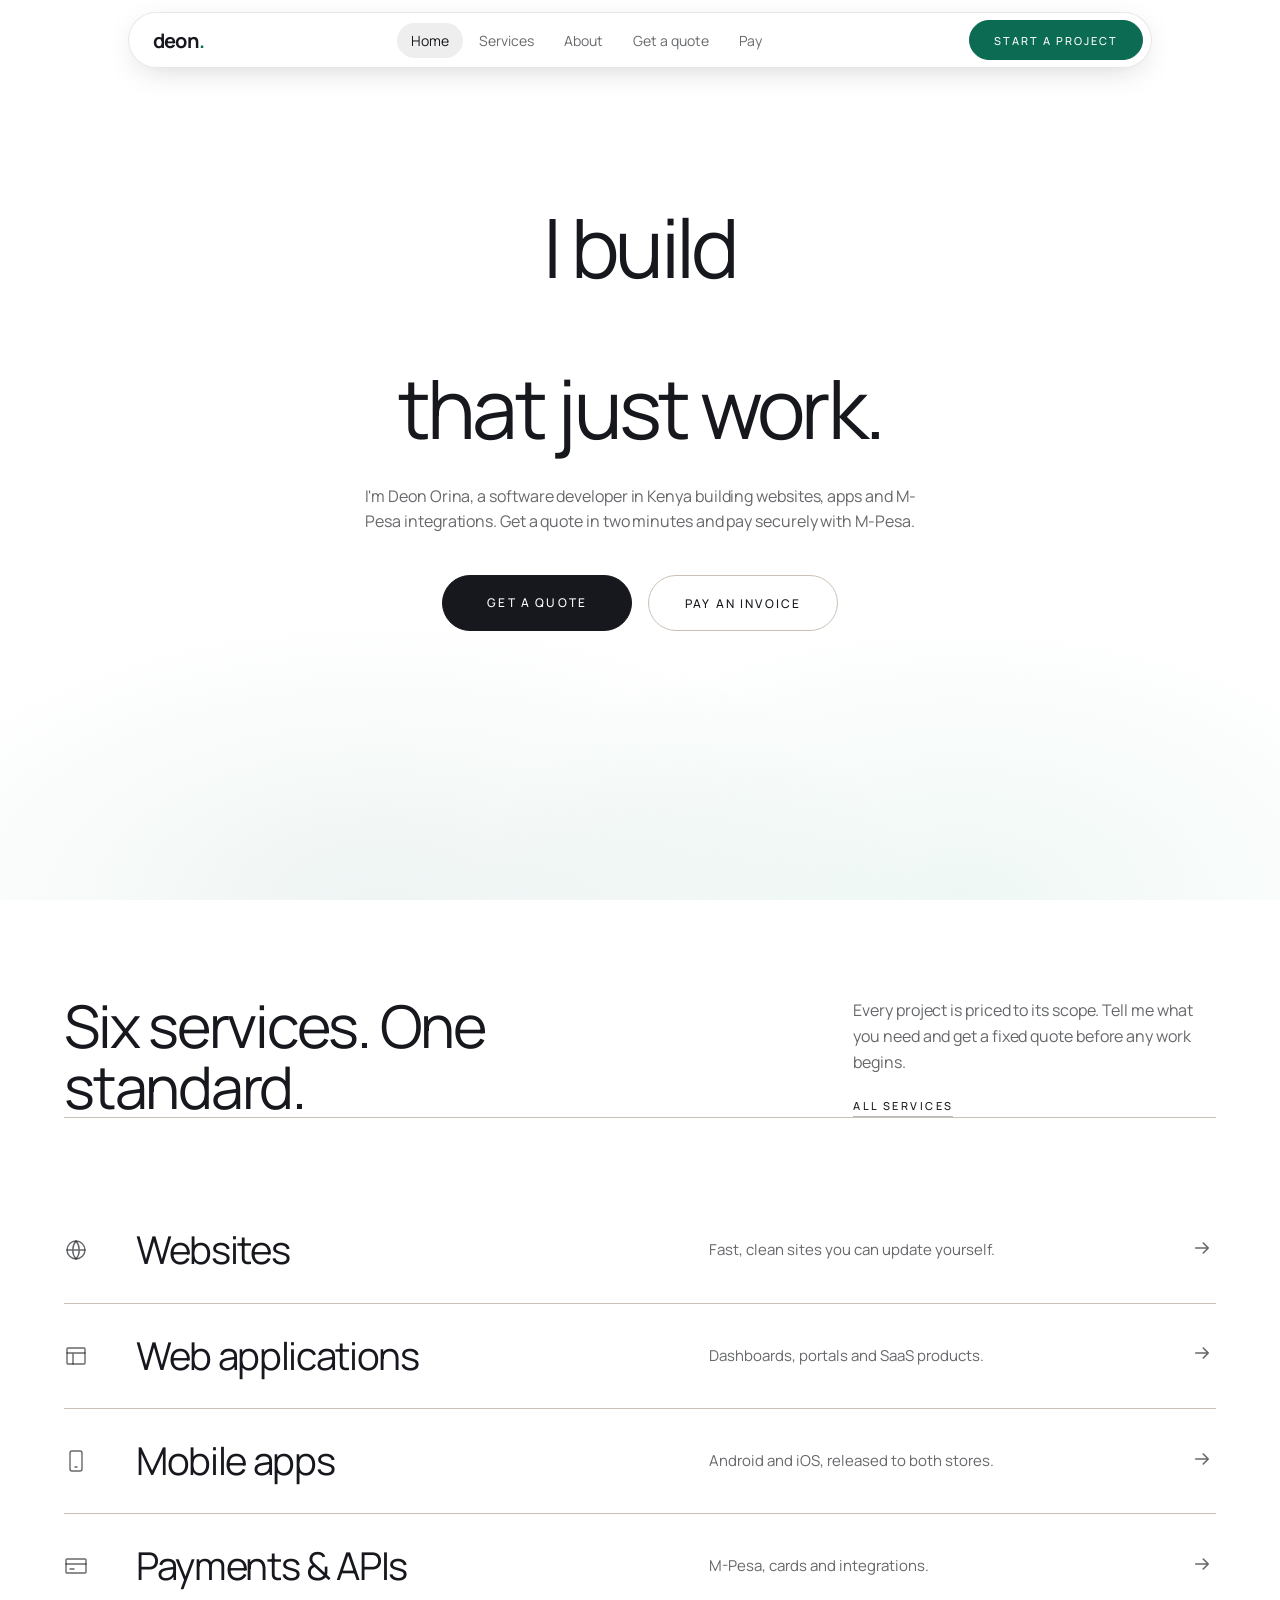
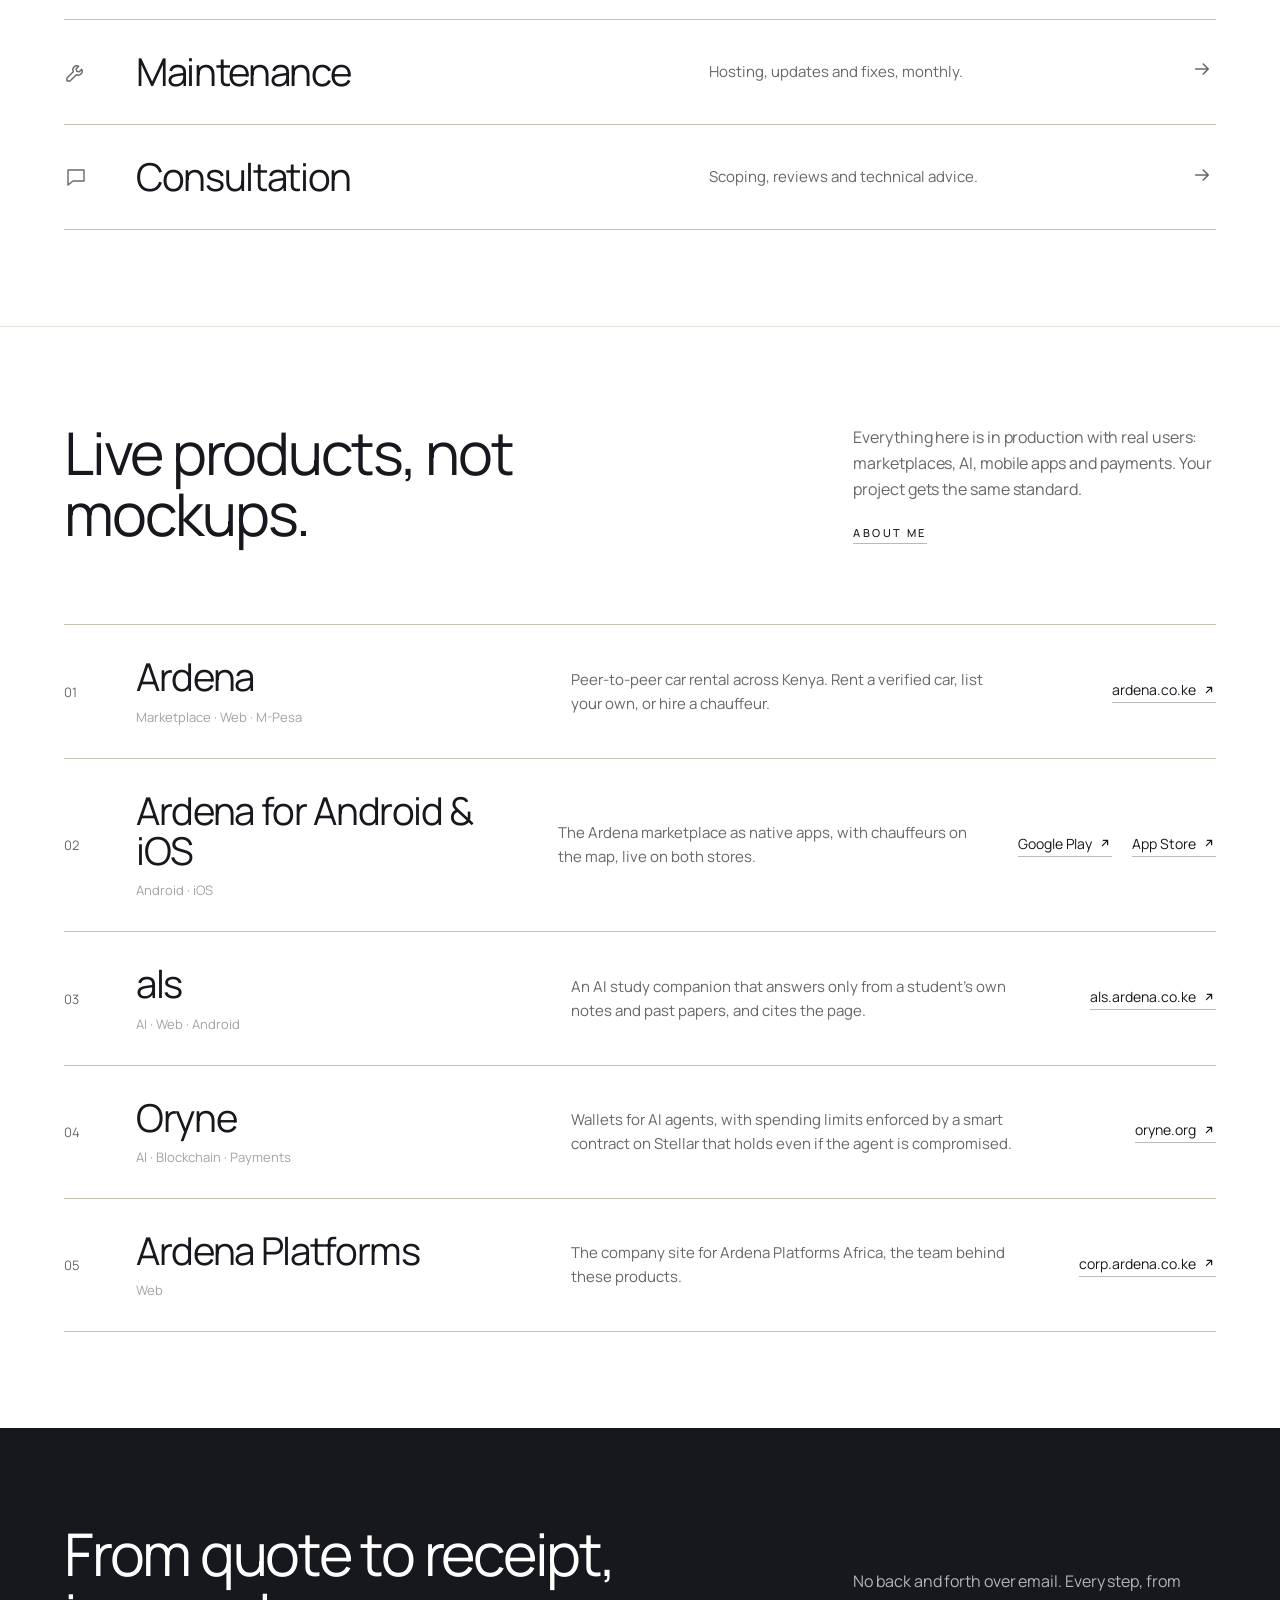
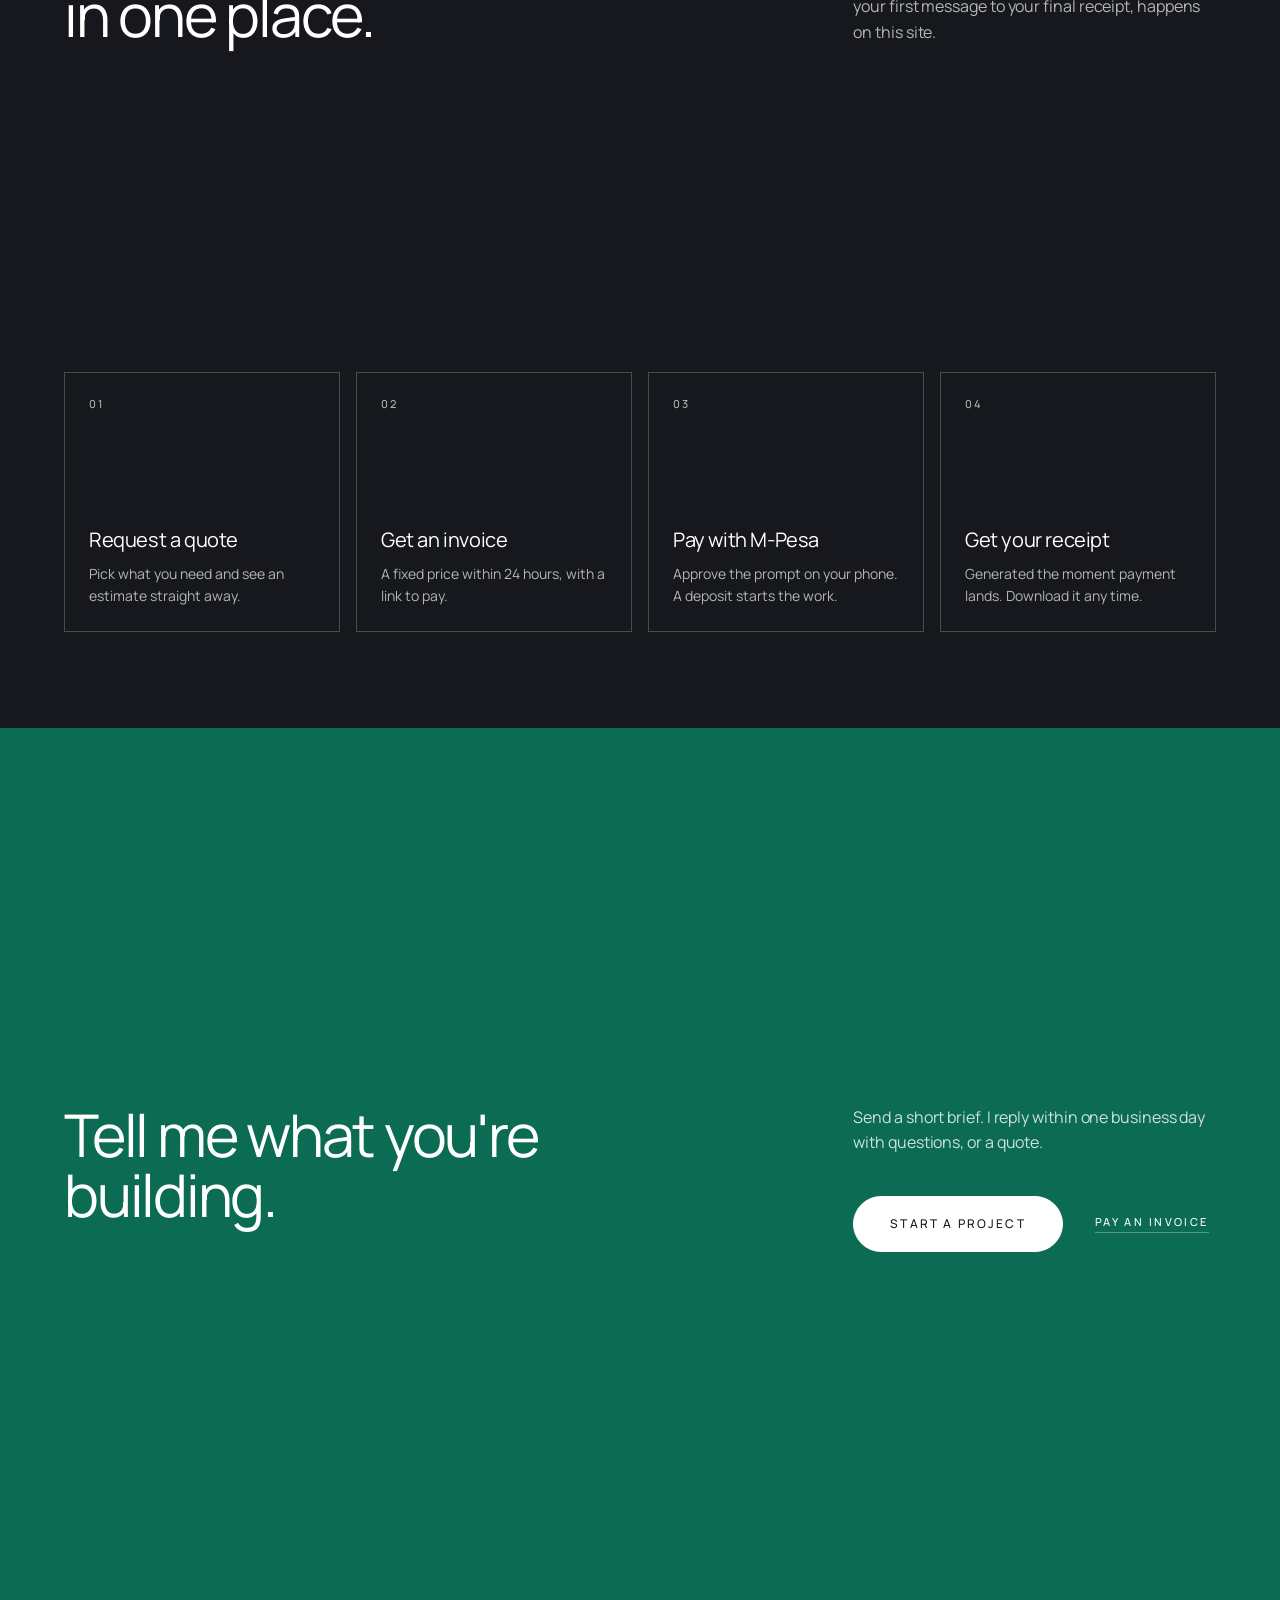
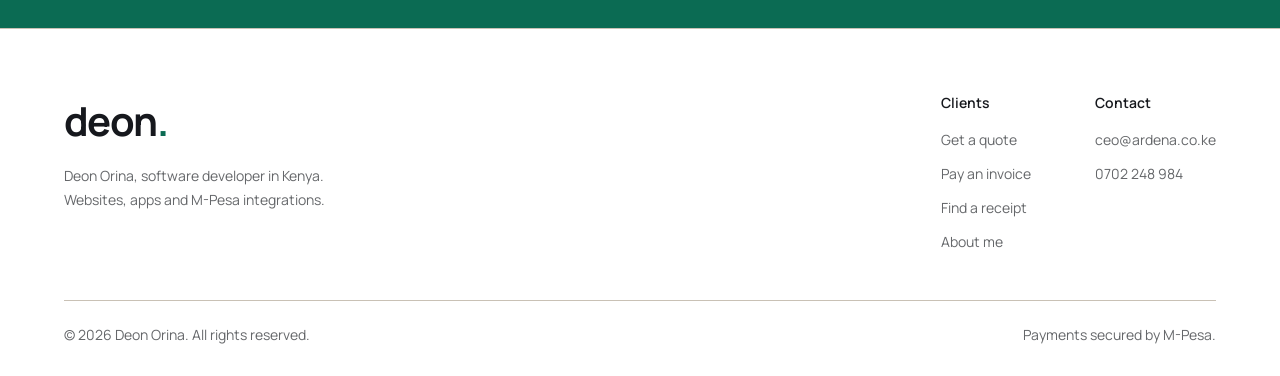
==== commit d409681c: "About page, selected work, and a headline drawn by the dot wave - New /about page with photo, bio, f" ====
--- a/index.html
+++ b/index.html
@@ -133,7 +133,7 @@
       "url": "https://deon.ardena.co.ke/",
       "email": "mailto:ceo@ardena.co.ke",
       "telephone": "+254702248984",
-      "image": "https://deon.ardena.co.ke/assets/logo-mark.png",
+      "image": "https://deon.ardena.co.ke/assets/deon.webp",
       "knowsAbout": [
         "Web development",
         "Mobile app development",
@@ -144,6 +144,15 @@
       "address": {
         "@type": "PostalAddress",
         "addressCountry": "KE"
+      },
+      "sameAs": [
+        "https://www.linkedin.com/in/deonorinahq",
+        "https://x.com/_deongideon",
+        "https://corp.ardena.co.ke"
+      ],
+      "alumniOf": {
+        "@type": "CollegeOrUniversity",
+        "name": "Egerton University"
       }
     }
   ]
@@ -162,7 +171,7 @@
       <div class="nav-center">
         <a href="/" class="active">Home</a>
         <a href="/services">Services</a>
-        <a href="/#process">How it works</a>
+        <a href="/about">About</a>
         <a href="/quote">Get a quote</a>
         <a href="/pay">Pay</a>
       </div>
@@ -175,7 +184,7 @@
   <div class="nav-drawer" id="navDrawer">
     <a href="/" class="active">Home</a>
     <a href="/services">Services</a>
-    <a href="/#process">How it works</a>
+    <a href="/about">About</a>
     <a href="/quote">Get a quote</a>
     <a href="/pay">Pay</a>
     <a href="/quote" class="btn">Start a project</a>
@@ -187,7 +196,7 @@
     <div class="wrap hero-inner">
       <h1 id="hero-title" class="type-display hero-anim" aria-label="I build software that just works.">
         <span class="line" aria-hidden="true">I build</span>
-        <span class="line" aria-hidden="true"><span class="typed" id="typed" data-words="web apps,mobile apps,websites,APIs,payment flows">web apps</span><span class="typed-caret"></span></span>
+        <span class="line" aria-hidden="true"><span class="hero-word" id="heroWord" data-words="web apps,mobile apps,websites,APIs,payment flows">web apps</span></span>
         <span class="line" aria-hidden="true">that just work.</span>
       </h1>
       <p class="type-lede muted hero-anim" style="animation-delay:.15s">
@@ -265,6 +274,53 @@
     </div>
   </section>
 
+  <!-- WORK -->
+  <section class="chapter tone-white" id="work" aria-labelledby="work-title">
+    <div class="wrap">
+      <div class="grid12">
+        <h2 id="work-title" class="type-statement mw-16 c-7" data-anim>Live products, not mockups.</h2>
+        <div class="c-4 start-9 self-end" data-anim style="--delay:120ms">
+          <p class="type-lede muted">Everything here is in production with real users: marketplaces, AI, mobile apps and payments. Your project gets the same standard.</p>
+          <a href="/about" class="text-link type-label" style="margin-top:24px">About me</a>
+        </div>
+      </div>
+      <div class="push">
+        <ol class="work-rows">
+          <li class="work-row is-link" data-anim style="--delay:0ms">
+            <span class="work-num muted">01</span>
+            <div><h3 class="work-name"><a href="https://ardena.co.ke" target="_blank" rel="noopener">Ardena</a></h3><span class="work-tags">Marketplace · Web · M-Pesa</span></div>
+            <p class="work-desc">Peer-to-peer car rental across Kenya. Rent a verified car, list your own, or hire a chauffeur.</p>
+            <span class="work-links"><a href="https://ardena.co.ke" target="_blank" rel="noopener">ardena.co.ke <svg width="14" height="14" viewBox="0 0 16 16" fill="none" aria-hidden="true"><path d="M5 11L11 5M6 5h5v5" stroke="currentColor" stroke-width="1.4" stroke-linecap="round" stroke-linejoin="round"/></svg></a></span>
+          </li>
+          <li class="work-row" data-anim style="--delay:60ms">
+            <span class="work-num muted">02</span>
+            <div><h3 class="work-name">Ardena for Android & iOS</h3><span class="work-tags">Android · iOS</span></div>
+            <p class="work-desc">The Ardena marketplace as native apps, with chauffeurs on the map, live on both stores.</p>
+            <span class="work-links"><a href="https://play.google.com/store/apps/dev?id=6656048407762494190" target="_blank" rel="noopener">Google Play <svg width="14" height="14" viewBox="0 0 16 16" fill="none" aria-hidden="true"><path d="M5 11L11 5M6 5h5v5" stroke="currentColor" stroke-width="1.4" stroke-linecap="round" stroke-linejoin="round"/></svg></a><a href="https://apps.apple.com/ke/developer/ardena-platforms-africa-ltd/id6771888695" target="_blank" rel="noopener">App Store <svg width="14" height="14" viewBox="0 0 16 16" fill="none" aria-hidden="true"><path d="M5 11L11 5M6 5h5v5" stroke="currentColor" stroke-width="1.4" stroke-linecap="round" stroke-linejoin="round"/></svg></a></span>
+          </li>
+          <li class="work-row is-link" data-anim style="--delay:120ms">
+            <span class="work-num muted">03</span>
+            <div><h3 class="work-name"><a href="https://als.ardena.co.ke" target="_blank" rel="noopener">als</a></h3><span class="work-tags">AI · Web · Android</span></div>
+            <p class="work-desc">An AI study companion that answers only from a student's own notes and past papers, and cites the page.</p>
+            <span class="work-links"><a href="https://als.ardena.co.ke" target="_blank" rel="noopener">als.ardena.co.ke <svg width="14" height="14" viewBox="0 0 16 16" fill="none" aria-hidden="true"><path d="M5 11L11 5M6 5h5v5" stroke="currentColor" stroke-width="1.4" stroke-linecap="round" stroke-linejoin="round"/></svg></a></span>
+          </li>
+          <li class="work-row is-link" data-anim style="--delay:180ms">
+            <span class="work-num muted">04</span>
+            <div><h3 class="work-name"><a href="https://oryne.org" target="_blank" rel="noopener">Oryne</a></h3><span class="work-tags">AI · Blockchain · Payments</span></div>
+            <p class="work-desc">Wallets for AI agents, with spending limits enforced by a smart contract on Stellar that holds even if the agent is compromised.</p>
+            <span class="work-links"><a href="https://oryne.org" target="_blank" rel="noopener">oryne.org <svg width="14" height="14" viewBox="0 0 16 16" fill="none" aria-hidden="true"><path d="M5 11L11 5M6 5h5v5" stroke="currentColor" stroke-width="1.4" stroke-linecap="round" stroke-linejoin="round"/></svg></a></span>
+          </li>
+          <li class="work-row is-link" data-anim style="--delay:240ms">
+            <span class="work-num muted">05</span>
+            <div><h3 class="work-name"><a href="https://corp.ardena.co.ke" target="_blank" rel="noopener">Ardena Platforms</a></h3><span class="work-tags">Web</span></div>
+            <p class="work-desc">The company site for Ardena Platforms Africa, the team behind these products.</p>
+            <span class="work-links"><a href="https://corp.ardena.co.ke" target="_blank" rel="noopener">corp.ardena.co.ke <svg width="14" height="14" viewBox="0 0 16 16" fill="none" aria-hidden="true"><path d="M5 11L11 5M6 5h5v5" stroke="currentColor" stroke-width="1.4" stroke-linecap="round" stroke-linejoin="round"/></svg></a></span>
+          </li>
+        </ol>
+      </div>
+    </div>
+  </section>
+
   <!-- PROCESS -->
   <section class="chapter tone-ink" id="process" aria-labelledby="process-title">
     <div class="wrap">
@@ -311,6 +367,7 @@
               <li><a href="/quote">Get a quote</a></li>
               <li><a href="/pay">Pay an invoice</a></li>
               <li><a href="/receipt">Find a receipt</a></li>
+              <li><a href="/about">About me</a></li>
             </ul>
           </div>
           <div class="footer-col">
--- a/styles.css
+++ b/styles.css
@@ -172,10 +172,10 @@
 .hero .type-lede { max-width: 36rem; margin-top: 36px; }
 .hero-actions { display: grid; grid-template-columns: 1fr 1fr; gap: 16px; margin-top: 40px; }
 
-/* Typed word: types, holds, deletes. Caret blinks in green. */
-.typed { color: var(--green); white-space: nowrap; }
-.typed-caret { display: inline-block; width: 0.06em; height: 0.82em; margin-left: 0.06em; background: var(--green); vertical-align: -0.04em; animation: caret 1s steps(1) infinite; }
-@keyframes caret { 50% { opacity: 0; } }
+/* The changing word: drawn by the dot wave (script.js). The real text
+   stays in place, transparent, so layout, SEO and copy/paste still work. */
+.hero-word { display: inline-block; color: var(--green); white-space: nowrap; }
+.hero-word.is-live { color: transparent; }
 
 /* ── Cards (ardenap): square, hairline border, top rule draws in on hover ── */
 .cards-3 { display: grid; grid-template-columns: repeat(3, minmax(0,1fr)); gap: 16px; }
@@ -247,6 +247,46 @@
 .svc-price span { font-size: 15px; letter-spacing: 0; margin-right: 6px; }
 .svc-foot > p { max-width: 30rem; font-size: 15px; line-height: 1.6; }
 .svc-actions { display: flex; align-items: center; flex-wrap: wrap; gap: 20px 32px; }
+
+/* ── Selected work: big names, live links ── */
+.work-rows { border-top: 1px solid var(--line); }
+.work-row {
+  position: relative; display: grid; align-items: center; gap: 32px;
+  grid-template-columns: 40px minmax(0, 1fr) minmax(0, 1.1fr) minmax(170px, auto);
+  padding: 32px 0; border-bottom: 1px solid var(--line);
+  transition: padding 0.5s var(--ease-quiet);
+}
+.work-row::before {
+  content: ''; position: absolute; left: 0; right: 0; bottom: -1px; height: 1px;
+  background: var(--green); transform: scaleX(0); transform-origin: left; transition: transform 0.7s var(--ease-quiet);
+}
+.work-row:hover { padding-left: 16px; }
+.work-row:hover::before { transform: scaleX(1); }
+.work-num { font-size: 13px; }
+.work-name { font-size: clamp(26px, 3vw, 44px); line-height: 1.05; letter-spacing: -0.035em; font-weight: 400; transition: color 0.3s; }
+.work-row:hover .work-name { color: var(--green); }
+.work-row.is-link .work-name a::after { content: ''; position: absolute; inset: 0; } /* whole row clickable */
+.work-tags { display: block; margin-top: 10px; font-size: 13px; color: var(--faint); }
+.work-desc { font-size: 15px; line-height: 1.6; color: var(--muted); }
+.work-links { position: relative; z-index: 1; display: flex; flex-wrap: wrap; justify-content: flex-end; gap: 8px 20px; }
+.work-links a {
+  display: inline-flex; align-items: center; gap: 6px; padding-bottom: 3px; font-size: 14px; white-space: nowrap;
+  border-bottom: 1px solid color-mix(in srgb, currentColor 30%, transparent); transition: border-color 0.3s, color 0.3s;
+}
+.work-links a:hover, .work-row.is-link:hover .work-links a { color: var(--green); border-color: currentColor; }
+
+/* ── About ── */
+.about { display: grid; grid-template-columns: minmax(0, 5fr) minmax(0, 7fr); gap: 72px; align-items: center; padding-top: 48px; }
+.about-photo { aspect-ratio: 4 / 5; overflow: hidden; background: #F3F1EE; }
+.about-photo img { width: 100%; height: 100%; object-fit: cover; object-position: top; transition: transform 0.9s var(--ease-quiet); }
+.about-photo:hover img { transform: scale(1.03); }
+.about-copy .type-lede { margin-top: 28px; max-width: 38rem; }
+.about-copy h1 + .type-lede { margin-top: 36px; }
+.facts { display: grid; grid-template-columns: repeat(3, minmax(0, 1fr)); margin-top: 40px; border-top: 1px solid var(--line); }
+.facts > div { padding: 24px 24px 0 0; }
+.facts strong { display: block; font-size: clamp(22px, 2.2vw, 30px); font-weight: 400; letter-spacing: -0.035em; line-height: 1.1; }
+.facts span { display: block; margin-top: 8px; font-size: 14px; color: var(--muted); }
+.about-links { display: flex; flex-wrap: wrap; align-items: center; gap: 20px 32px; margin-top: 40px; }
 
 /* ── Steps (ardenap) ── */
 .steps { list-style: none; display: grid; grid-template-columns: repeat(4, minmax(0,1fr)); gap: 16px; }
@@ -442,6 +482,10 @@
   .svc-rows a { grid-template-columns: 32px minmax(0, 1fr) 24px; gap: 20px; }
   .svc-row-blurb { display: none; }
   .svc-index { columns: 2; }
+  .work-row { grid-template-columns: 32px minmax(0, 1fr) auto; gap: 12px 24px; }
+  .work-desc { grid-column: 2 / -1; grid-row: 2; }
+  .about { grid-template-columns: 1fr; gap: 40px; }
+  .about-photo { max-width: 420px; }
   .included { grid-auto-flow: row; grid-template-columns: 1fr 1fr; }
   .split { grid-template-columns: 1fr !important; }
   .sticky { position: static; }
@@ -460,6 +504,12 @@
   .svc-row-blurb { display: block; grid-row: 2; font-size: 14px; }
   .svc-row-arrow { grid-row: 1 / span 2; grid-column: 2; }
   .svc-index { columns: 1; }
+  .work-row { grid-template-columns: minmax(0, 1fr); gap: 12px; padding: 28px 0; }
+  .work-num { display: none; }
+  .work-desc { grid-column: auto; grid-row: auto; }
+  .work-links { justify-content: flex-start; }
+  .facts { grid-template-columns: 1fr; }
+  .facts > div { padding: 18px 0; border-bottom: 1px solid var(--line); }
   .included { grid-template-columns: 1fr; }
   .included li { min-height: 0; gap: 16px; }
   .svc-icon { width: 52px; height: 52px; }
@@ -481,7 +531,7 @@
 }
 @media (prefers-reduced-motion: reduce) {
   [data-anim] { opacity: 1 !important; transform: none !important; }
-  .hero-anim, .typed-caret { animation: none; }
+  .hero-anim { animation: none; }
 }
 
 @media print {
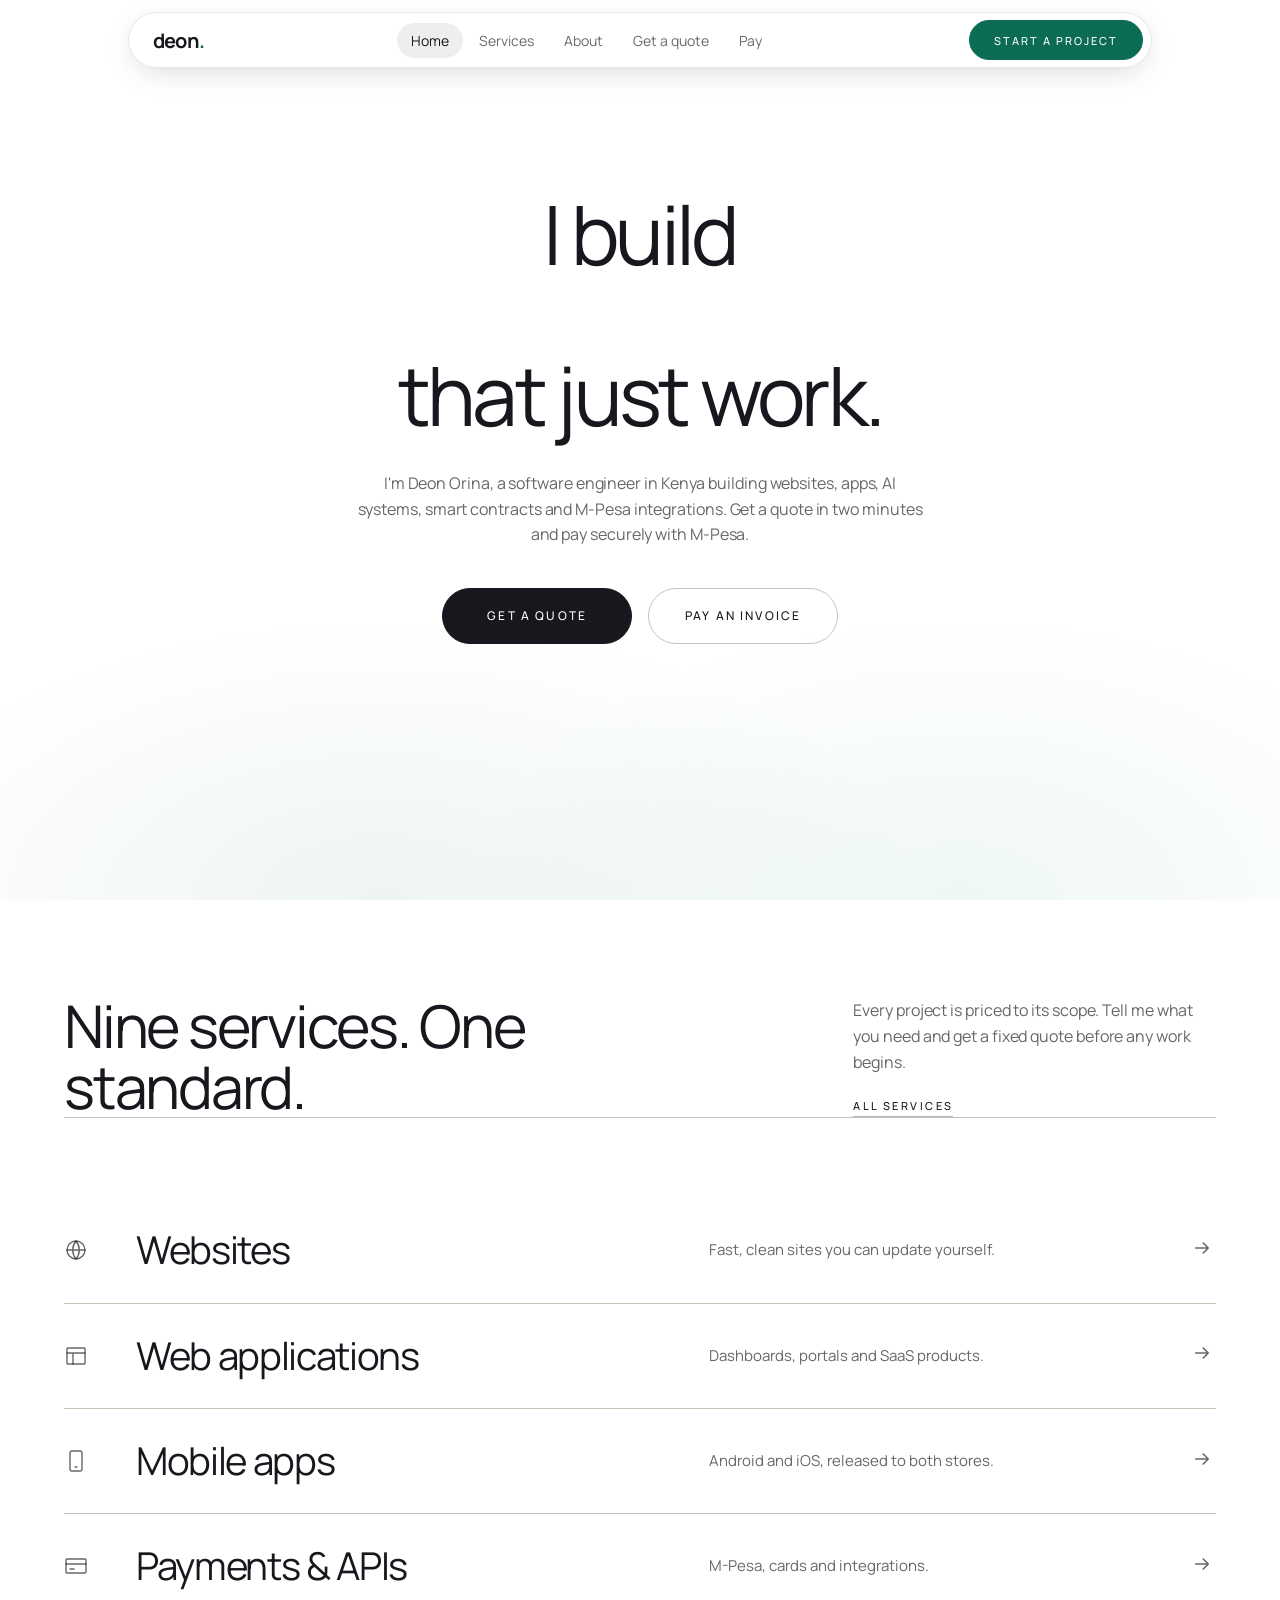
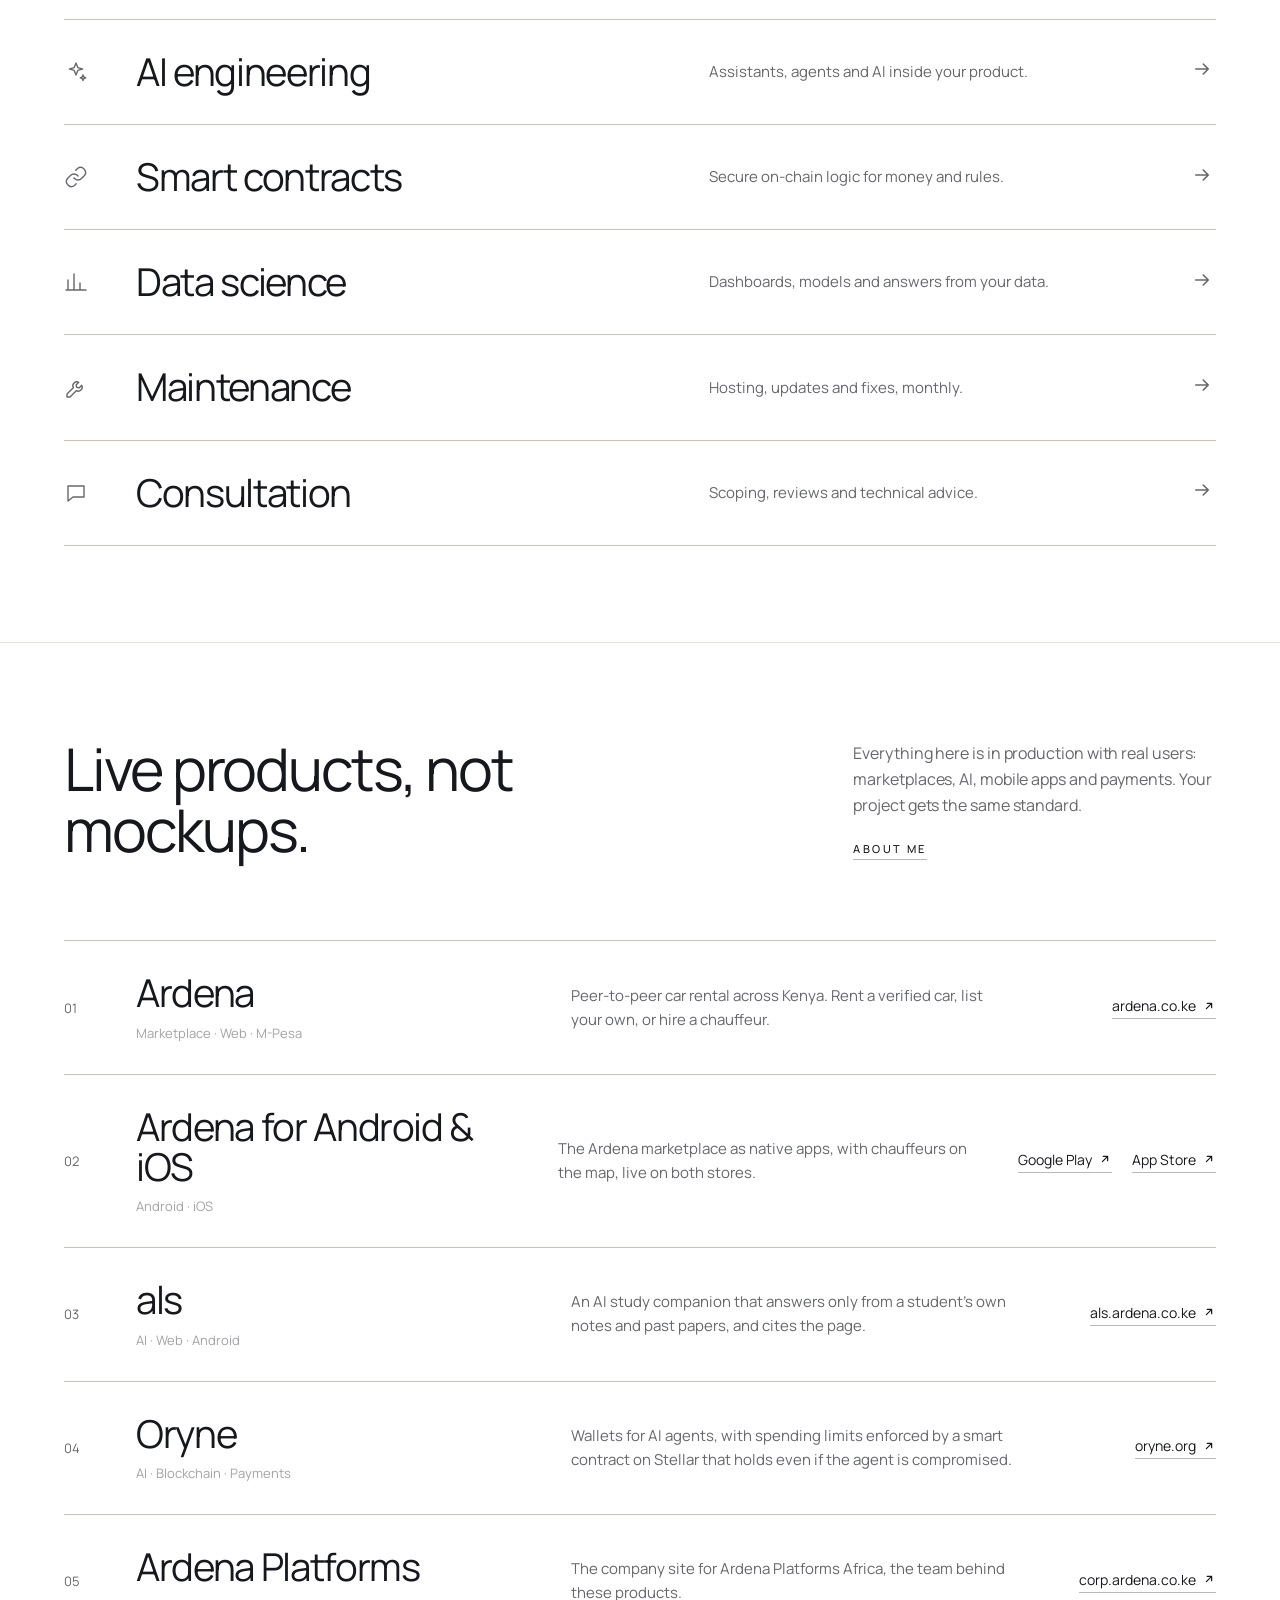
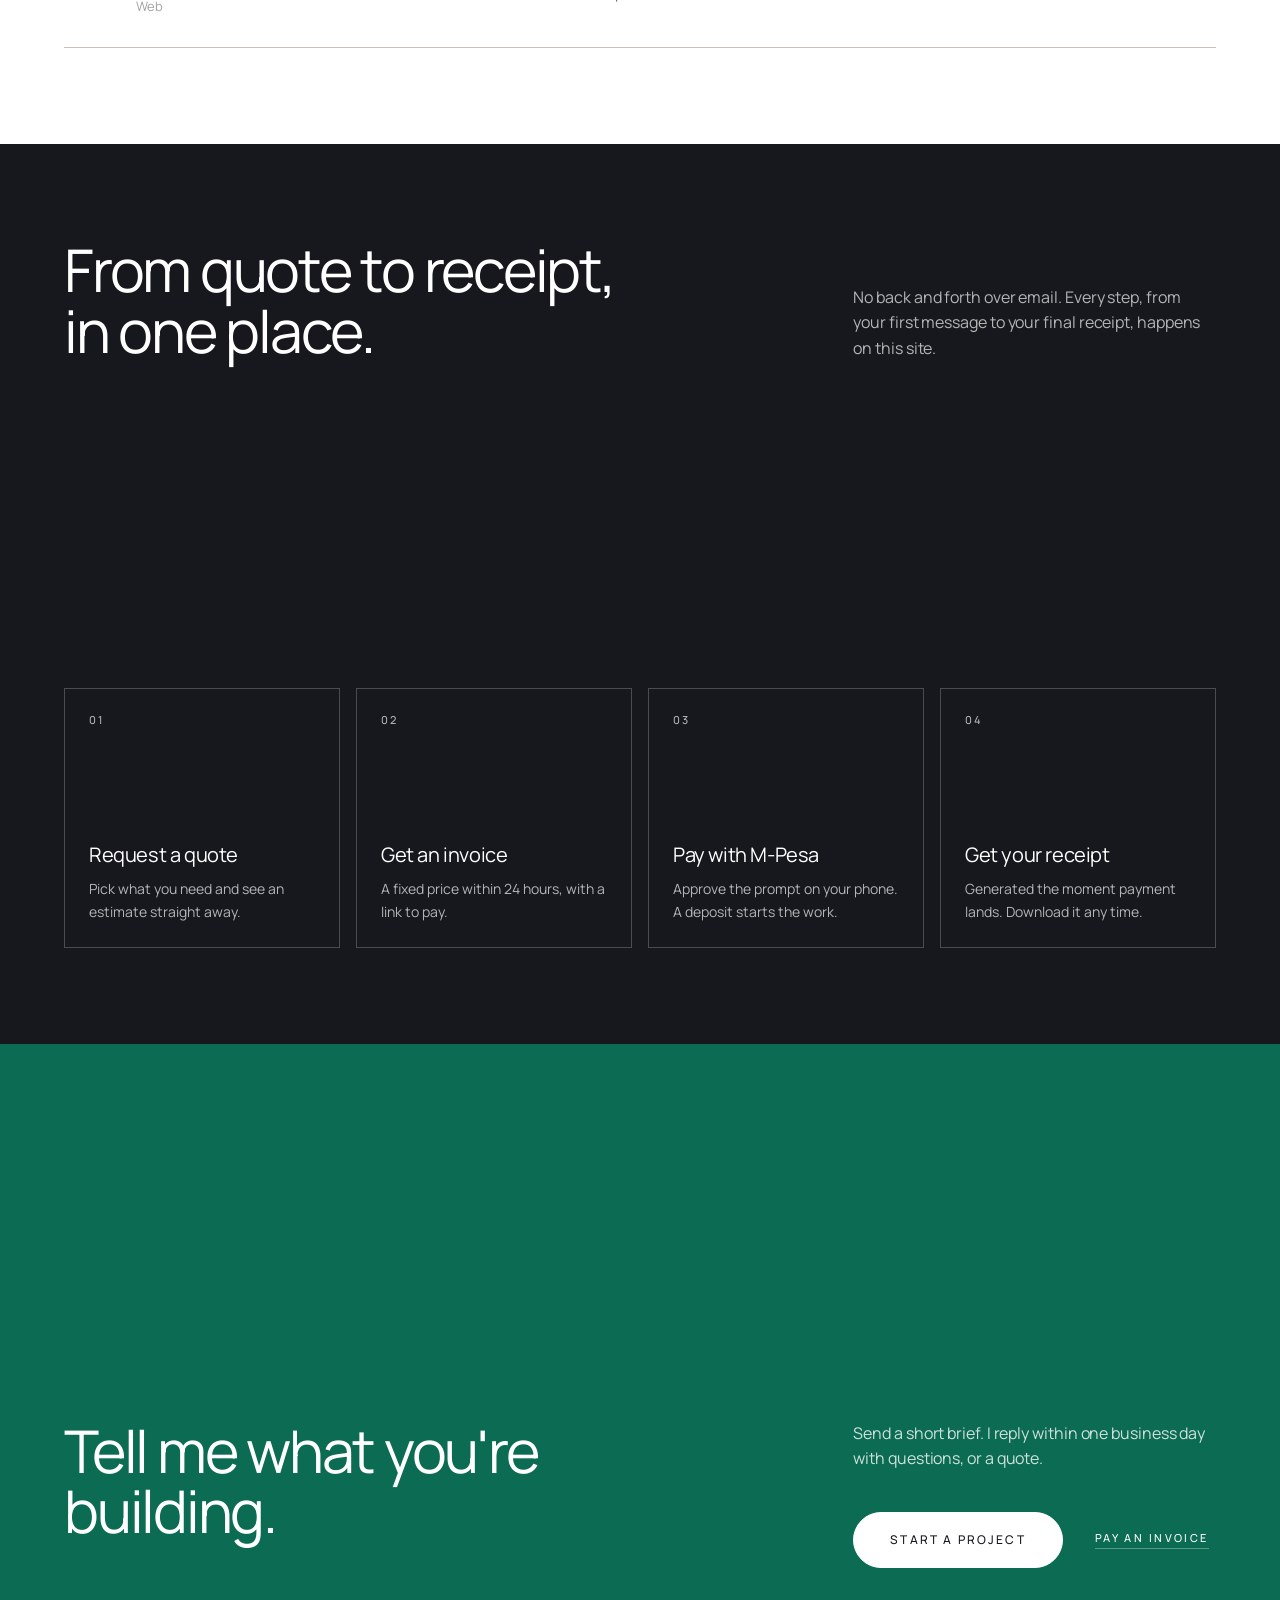
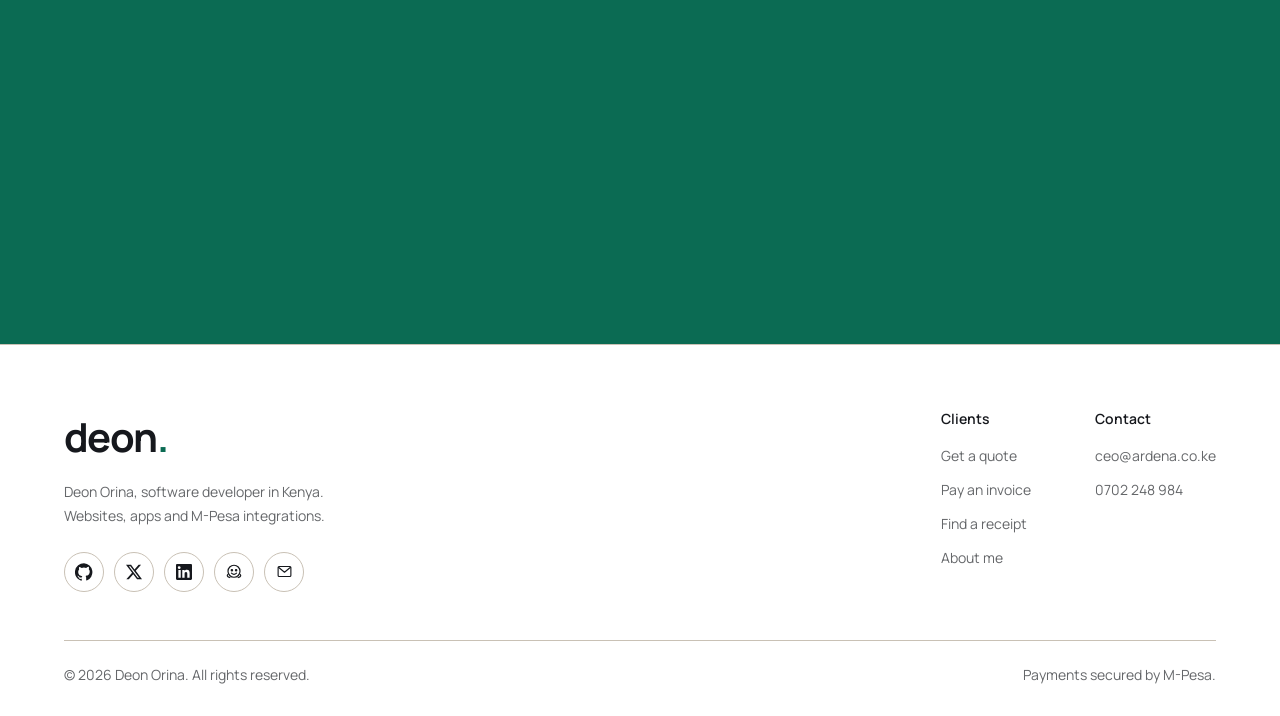
==== commit 57664731: "Social links, and AI, smart contract and data science services - GitHub, X, LinkedIn, Hugging Face a" ====
--- a/index.html
+++ b/index.html
@@ -4,7 +4,7 @@
   <meta charset="UTF-8" />
   <meta name="viewport" content="width=device-width, initial-scale=1.0" />
   <title>Deon Orina | Software Developer in Kenya — Websites, Apps & M-Pesa Integration</title>
-  <meta name="description" content="Deon Orina is a software developer in Kenya building fast websites, web apps, Android and iOS apps, and M-Pesa payment integrations. Request a quote and get a reply within 24 hours." />
+  <meta name="description" content="Deon Orina is a software developer in Kenya building websites, web and mobile apps, AI systems, smart contracts, data science solutions and M-Pesa integrations. Request a quote and get a reply within 24 hours." />
   <meta name="robots" content="index, follow, max-image-preview:large, max-snippet:-1" />
   <meta name="author" content="Deon Orina" />
   <meta name="theme-color" content="#0B6B53" />
@@ -14,7 +14,7 @@
   <meta property="og:type" content="website" />
   <meta property="og:site_name" content="Deon Orina" />
   <meta property="og:title" content="Deon Orina | Software Developer in Kenya — Websites, Apps & M-Pesa Integration" />
-  <meta property="og:description" content="Deon Orina is a software developer in Kenya building fast websites, web apps, Android and iOS apps, and M-Pesa payment integrations. Request a quote and get a reply within 24 hours." />
+  <meta property="og:description" content="Deon Orina is a software developer in Kenya building websites, web and mobile apps, AI systems, smart contracts, data science solutions and M-Pesa integrations. Request a quote and get a reply within 24 hours." />
   <meta property="og:url" content="https://deon.ardena.co.ke/" />
   <meta property="og:image" content="https://deon.ardena.co.ke/assets/og-image.png" />
   <meta property="og:image:width" content="1200" />
@@ -23,7 +23,7 @@
   <meta property="og:locale" content="en_KE" />
   <meta name="twitter:card" content="summary_large_image" />
   <meta name="twitter:title" content="Deon Orina | Software Developer in Kenya — Websites, Apps & M-Pesa Integration" />
-  <meta name="twitter:description" content="Deon Orina is a software developer in Kenya building fast websites, web apps, Android and iOS apps, and M-Pesa payment integrations. Request a quote and get a reply within 24 hours." />
+  <meta name="twitter:description" content="Deon Orina is a software developer in Kenya building websites, web and mobile apps, AI systems, smart contracts, data science solutions and M-Pesa integrations. Request a quote and get a reply within 24 hours." />
   <meta name="twitter:image" content="https://deon.ardena.co.ke/assets/og-image.png" />
 
   <link rel="icon" href="/favicon.ico" sizes="any" />
@@ -54,7 +54,7 @@
       "url": "https://deon.ardena.co.ke/",
       "logo": "https://deon.ardena.co.ke/assets/logo-mark.png",
       "image": "https://deon.ardena.co.ke/assets/og-image.png",
-      "description": "Independent software developer in Kenya building websites, web and mobile apps, and M-Pesa payment integrations.",
+      "description": "Independent software engineer in Kenya building websites, web and mobile apps, AI systems, smart contracts, data science solutions and M-Pesa integrations.",
       "email": "ceo@ardena.co.ke",
       "telephone": "+254702248984",
       "address": {
@@ -112,6 +112,27 @@
             "@type": "Offer",
             "itemOffered": {
               "@type": "Service",
+              "name": "AI engineering"
+            }
+          },
+          {
+            "@type": "Offer",
+            "itemOffered": {
+              "@type": "Service",
+              "name": "Smart contract development"
+            }
+          },
+          {
+            "@type": "Offer",
+            "itemOffered": {
+              "@type": "Service",
+              "name": "Data science"
+            }
+          },
+          {
+            "@type": "Offer",
+            "itemOffered": {
+              "@type": "Service",
               "name": "Website and app maintenance"
             }
           },
@@ -123,31 +144,46 @@
             }
           }
         ]
-      }
+      },
+      "sameAs": [
+        "https://github.com/Deon62",
+        "https://x.com/_deongideon",
+        "https://www.linkedin.com/in/deonorinahq",
+        "https://huggingface.co/chinesemusk",
+        "https://corp.ardena.co.ke"
+      ]
     },
     {
       "@type": "Person",
       "@id": "https://deon.ardena.co.ke/#person",
       "name": "Deon Orina",
-      "jobTitle": "Software Developer",
+      "jobTitle": "Software Engineer & AI Engineer",
       "url": "https://deon.ardena.co.ke/",
       "email": "mailto:ceo@ardena.co.ke",
       "telephone": "+254702248984",
       "image": "https://deon.ardena.co.ke/assets/deon.webp",
       "knowsAbout": [
+        "Software engineering",
         "Web development",
         "Mobile app development",
+        "AI engineering",
+        "Machine learning",
+        "Data science",
+        "Smart contract development",
+        "Soroban",
+        "Stellar",
         "M-Pesa integration",
-        "API development",
-        "SaaS"
+        "Distributed systems"
       ],
       "address": {
         "@type": "PostalAddress",
         "addressCountry": "KE"
       },
       "sameAs": [
+        "https://github.com/Deon62",
+        "https://x.com/_deongideon",
         "https://www.linkedin.com/in/deonorinahq",
-        "https://x.com/_deongideon",
+        "https://huggingface.co/chinesemusk",
         "https://corp.ardena.co.ke"
       ],
       "alumniOf": {
@@ -196,12 +232,12 @@
     <div class="wrap hero-inner">
       <h1 id="hero-title" class="type-display hero-anim" aria-label="I build software that just works.">
         <span class="line" aria-hidden="true">I build</span>
-        <span class="line" aria-hidden="true"><span class="hero-word" id="heroWord" data-words="web apps,mobile apps,websites,APIs,payment flows">web apps</span></span>
+        <span class="line" aria-hidden="true"><span class="hero-word" id="heroWord" data-words="web apps,mobile apps,AI agents,smart contracts,payment flows,websites">web apps</span></span>
         <span class="line" aria-hidden="true">that just work.</span>
       </h1>
       <p class="type-lede muted hero-anim" style="animation-delay:.15s">
-        I'm Deon Orina, a software developer in Kenya building websites, apps
-        and M-Pesa integrations. Get a quote in two minutes and pay securely
+        I'm Deon Orina, a software engineer in Kenya building websites, apps,
+        AI systems, smart contracts and M-Pesa integrations. Get a quote in two minutes and pay securely
         with M-Pesa.
       </p>
       <div class="hero-actions hero-anim" style="animation-delay:.3s">
@@ -215,7 +251,7 @@
   <section class="chapter tone-white" id="services" aria-labelledby="services-title">
     <div class="wrap">
       <div class="grid12">
-        <h2 id="services-title" class="type-statement mw-16 c-7" data-anim>Six services. One standard.</h2>
+        <h2 id="services-title" class="type-statement mw-16 c-7" data-anim>Nine services. One standard.</h2>
         <div class="c-4 start-9 self-end" data-anim style="--delay:120ms">
           <p class="type-lede muted">Every project is priced to its scope. Tell me what you need and get a fixed quote before any work begins.</p>
           <a href="/services" class="text-link type-label" style="margin-top:24px">All services</a>
@@ -255,6 +291,30 @@
           </a>
         </li>
         <li data-anim style="--delay:240ms">
+          <a href="/services#ai">
+            <span class="svc-row-icon"><svg width="24" height="24" viewBox="0 0 24 24" fill="none" stroke="currentColor" stroke-width="1.4" stroke-linecap="round" stroke-linejoin="round" aria-hidden="true"><path d="M12 3l1.8 4.6L18.5 9l-4.7 1.4L12 15l-1.8-4.6L5.5 9l4.7-1.4z"/><path d="M19 15l.8 2 2 .8-2 .8-.8 2-.8-2-2-.8 2-.8z"/></svg></span>
+            <h3 class="svc-row-name">AI engineering</h3>
+            <span class="svc-row-blurb">Assistants, agents and AI inside your product.</span>
+            <span class="svc-row-arrow"><svg width="20" height="20" viewBox="0 0 16 16" fill="none" aria-hidden="true"><path d="M3 8h10M9 4l4 4-4 4" stroke="currentColor" stroke-width="1.3" stroke-linecap="round" stroke-linejoin="round"/></svg></span>
+          </a>
+        </li>
+        <li data-anim style="--delay:300ms">
+          <a href="/services#contracts">
+            <span class="svc-row-icon"><svg width="24" height="24" viewBox="0 0 24 24" fill="none" stroke="currentColor" stroke-width="1.4" stroke-linecap="round" stroke-linejoin="round" aria-hidden="true"><path d="M10 13a5 5 0 0 0 7.5.5l3-3a5 5 0 0 0-7-7l-1.7 1.7"/><path d="M14 11a5 5 0 0 0-7.5-.5l-3 3a5 5 0 0 0 7 7l1.7-1.7"/></svg></span>
+            <h3 class="svc-row-name">Smart contracts</h3>
+            <span class="svc-row-blurb">Secure on-chain logic for money and rules.</span>
+            <span class="svc-row-arrow"><svg width="20" height="20" viewBox="0 0 16 16" fill="none" aria-hidden="true"><path d="M3 8h10M9 4l4 4-4 4" stroke="currentColor" stroke-width="1.3" stroke-linecap="round" stroke-linejoin="round"/></svg></span>
+          </a>
+        </li>
+        <li data-anim style="--delay:300ms">
+          <a href="/services#data">
+            <span class="svc-row-icon"><svg width="24" height="24" viewBox="0 0 24 24" fill="none" stroke="currentColor" stroke-width="1.4" stroke-linecap="round" stroke-linejoin="round" aria-hidden="true"><path d="M4 20V10M10 20V4M16 20v-7M22 20H2"/></svg></span>
+            <h3 class="svc-row-name">Data science</h3>
+            <span class="svc-row-blurb">Dashboards, models and answers from your data.</span>
+            <span class="svc-row-arrow"><svg width="20" height="20" viewBox="0 0 16 16" fill="none" aria-hidden="true"><path d="M3 8h10M9 4l4 4-4 4" stroke="currentColor" stroke-width="1.3" stroke-linecap="round" stroke-linejoin="round"/></svg></span>
+          </a>
+        </li>
+        <li data-anim style="--delay:300ms">
           <a href="/services#care">
             <span class="svc-row-icon"><svg width="24" height="24" viewBox="0 0 24 24" fill="none" stroke="currentColor" stroke-width="1.4" stroke-linecap="round" stroke-linejoin="round" aria-hidden="true"><path d="M14.7 6.3a4 4 0 0 0-5.4 5.4L3 18v3h3l6.3-6.3a4 4 0 0 0 5.4-5.4l-2.6 2.6-2.4-.6-.6-2.4z"/></svg></span>
             <h3 class="svc-row-name">Maintenance</h3>
@@ -359,6 +419,13 @@
         <div class="footer-brand">
           <a href="/" class="nav-logo">deon<span>.</span></a>
           <p>Deon Orina, software developer in Kenya.<br>Websites, apps and M-Pesa integrations.</p>
+          <div class="socials">
+            <a href="https://github.com/Deon62" target="_blank" rel="noopener me" aria-label="GitHub" title="GitHub"><svg width="18" height="18" viewBox="0 0 24 24" fill="currentColor" aria-hidden="true"><path d="M12 .3a12 12 0 0 0-3.8 23.4c.6.1.8-.3.8-.6v-2c-3.3.7-4-1.6-4-1.6-.6-1.4-1.4-1.8-1.4-1.8-1-.7.1-.7.1-.7 1.2.1 1.8 1.2 1.8 1.2 1 1.8 2.8 1.3 3.5 1 .1-.8.4-1.3.8-1.6-2.7-.3-5.5-1.3-5.5-5.9 0-1.3.5-2.4 1.2-3.2-.1-.3-.5-1.5.1-3.2 0 0 1-.3 3.3 1.2a11.5 11.5 0 0 1 6 0C17.3 4.7 18.3 5 18.3 5c.7 1.7.2 2.9.1 3.2.8.8 1.2 1.9 1.2 3.2 0 4.6-2.8 5.6-5.5 5.9.4.4.8 1.1.8 2.2v3.3c0 .3.2.7.8.6A12 12 0 0 0 12 .3"/></svg></a>
+            <a href="https://x.com/_deongideon" target="_blank" rel="noopener me" aria-label="X (Twitter)" title="X"><svg width="16" height="16" viewBox="0 0 24 24" fill="currentColor" aria-hidden="true"><path d="M18.9 1.2h3.7l-8 9.1L24 22.8h-7.4l-5.8-7.6-6.6 7.6H.5l8.6-9.8L0 1.2h7.6l5.2 6.9zm-1.3 19.4h2L6.5 3.2H4.3z"/></svg></a>
+            <a href="https://www.linkedin.com/in/deonorinahq" target="_blank" rel="noopener me" aria-label="LinkedIn" title="LinkedIn"><svg width="16" height="16" viewBox="0 0 24 24" fill="currentColor" aria-hidden="true"><path d="M20.4 20.5h-3.5v-5.6c0-1.3 0-3-1.9-3s-2.1 1.4-2.1 2.9v5.7H9.4V9h3.4v1.6c.5-.9 1.6-1.9 3.4-1.9 3.6 0 4.3 2.4 4.3 5.5zM5.3 7.4a2.1 2.1 0 1 1 0-4.1 2.1 2.1 0 0 1 0 4.1M7.1 20.5H3.6V9h3.5zM22.2 0H1.8C.8 0 0 .8 0 1.7v20.6c0 .9.8 1.7 1.8 1.7h20.4c1 0 1.8-.8 1.8-1.7V1.7C24 .8 23.2 0 22.2 0"/></svg></a>
+            <a href="https://huggingface.co/chinesemusk" target="_blank" rel="noopener me" aria-label="Hugging Face" title="Hugging Face"><svg width="18" height="18" viewBox="0 0 24 24" fill="none" stroke="currentColor" stroke-width="1.6" stroke-linecap="round" stroke-linejoin="round" aria-hidden="true"><circle cx="12" cy="11" r="8"/><path d="M8.6 13.4c1.9 1.9 4.9 1.9 6.8 0"/><circle cx="9.2" cy="9.6" r=".9" fill="currentColor"/><circle cx="14.8" cy="9.6" r=".9" fill="currentColor"/><path d="M3.5 15.5c-.8 1.2-.4 2.6.7 3l2.3.9M20.5 15.5c.8 1.2.4 2.6-.7 3l-2.3.9"/></svg></a>
+            <a href="mailto:ceo@ardena.co.ke" aria-label="Email" title="Email"><svg width="17" height="17" viewBox="0 0 24 24" fill="none" stroke="currentColor" stroke-width="1.6" stroke-linecap="round" stroke-linejoin="round" aria-hidden="true"><rect x="3" y="5" width="18" height="14" rx="1.5"/><path d="M3.5 6l8.5 7 8.5-7"/></svg></a>
+          </div>
         </div>
         <div class="footer-cols">
           <div class="footer-col">
--- a/styles.css
+++ b/styles.css
@@ -274,6 +274,17 @@
   border-bottom: 1px solid color-mix(in srgb, currentColor 30%, transparent); transition: border-color 0.3s, color 0.3s;
 }
 .work-links a:hover, .work-row.is-link:hover .work-links a { color: var(--green); border-color: currentColor; }
+
+/* ── Social icons ── */
+.socials { display: flex; flex-wrap: wrap; gap: 10px; margin-top: 24px; }
+.socials a {
+  width: 40px; height: 40px; border-radius: 50%; display: grid; place-items: center;
+  border: 1px solid var(--line); color: var(--ink);
+  transition: background-color 0.25s var(--ease-quiet), border-color 0.25s, color 0.25s, transform 0.25s var(--ease-quiet);
+}
+.socials a:hover { background: var(--green); border-color: var(--green); color: var(--white); transform: translateY(-2px); }
+.about-links .socials, .footer-bottom .socials { margin-top: 0; }
+.footer-bottom { align-items: center; }
 
 /* ── About ── */
 .about { display: grid; grid-template-columns: minmax(0, 5fr) minmax(0, 7fr); gap: 72px; align-items: center; padding-top: 48px; }
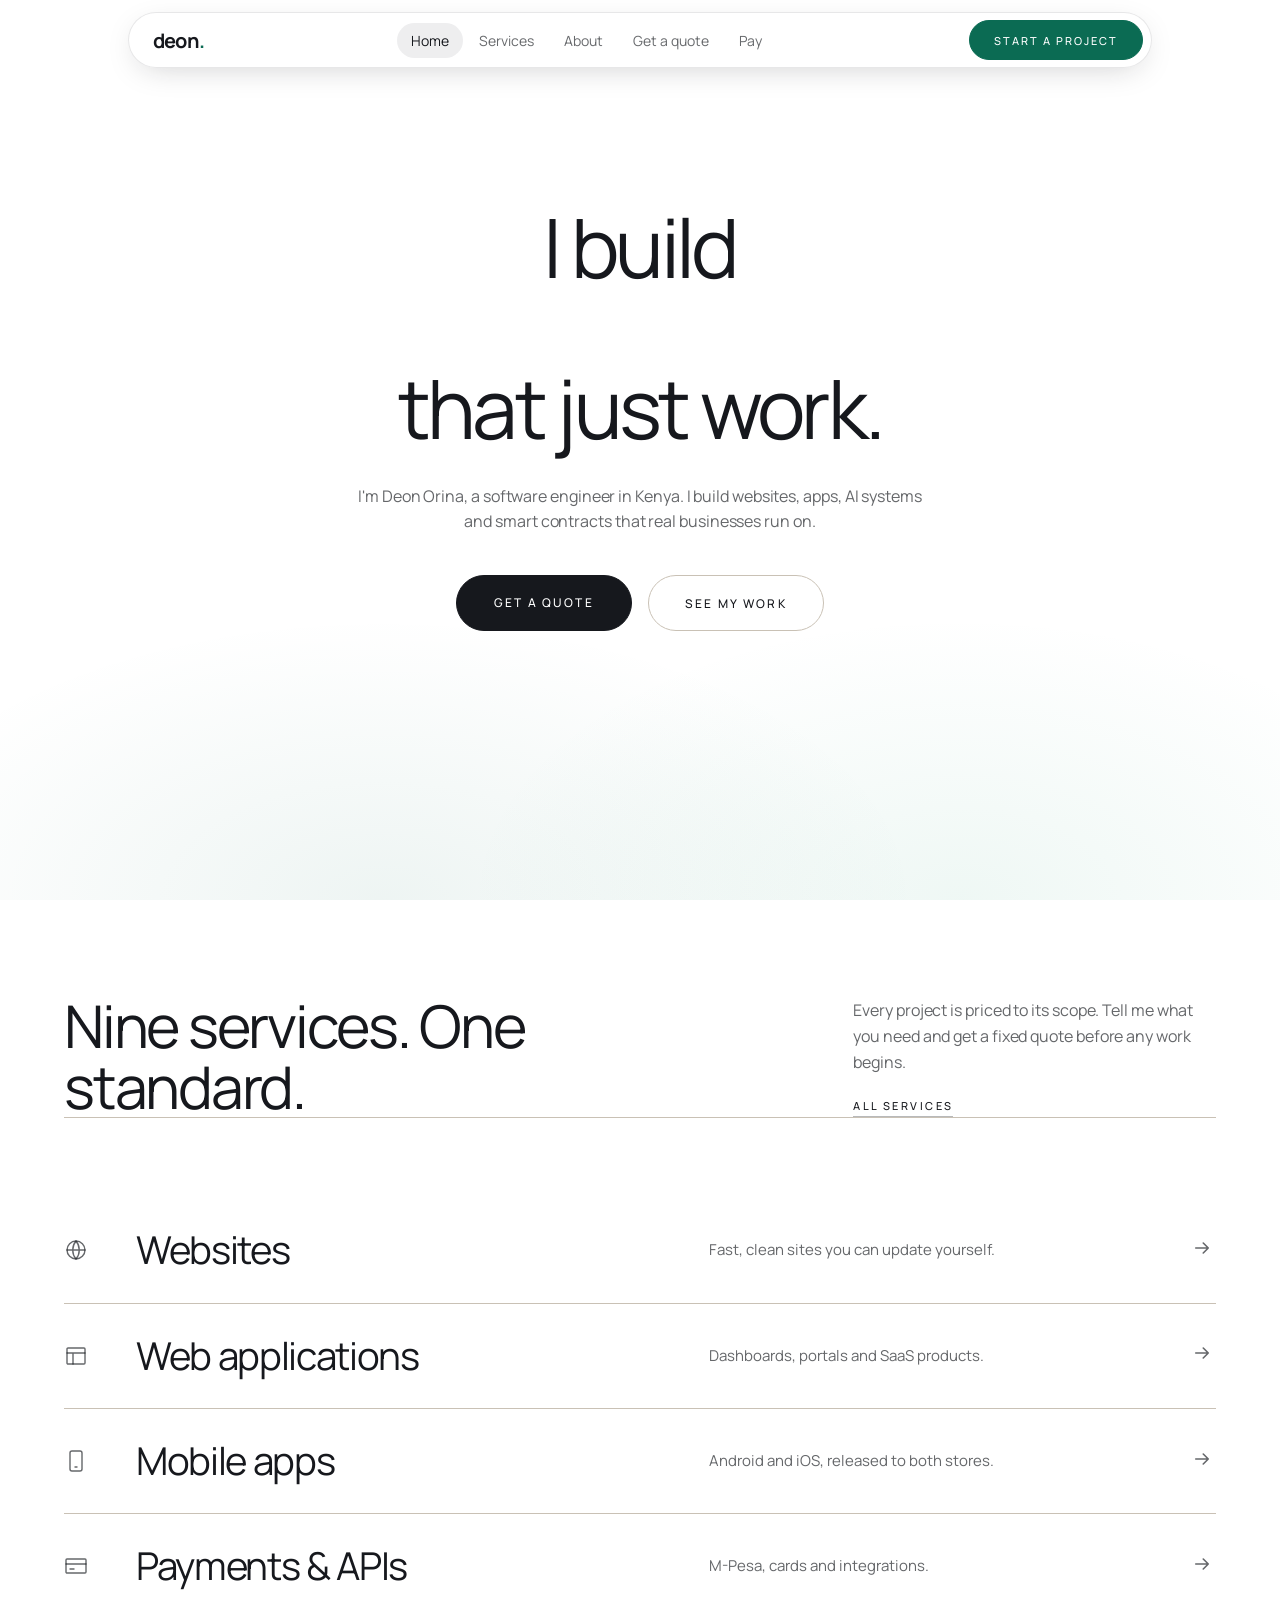
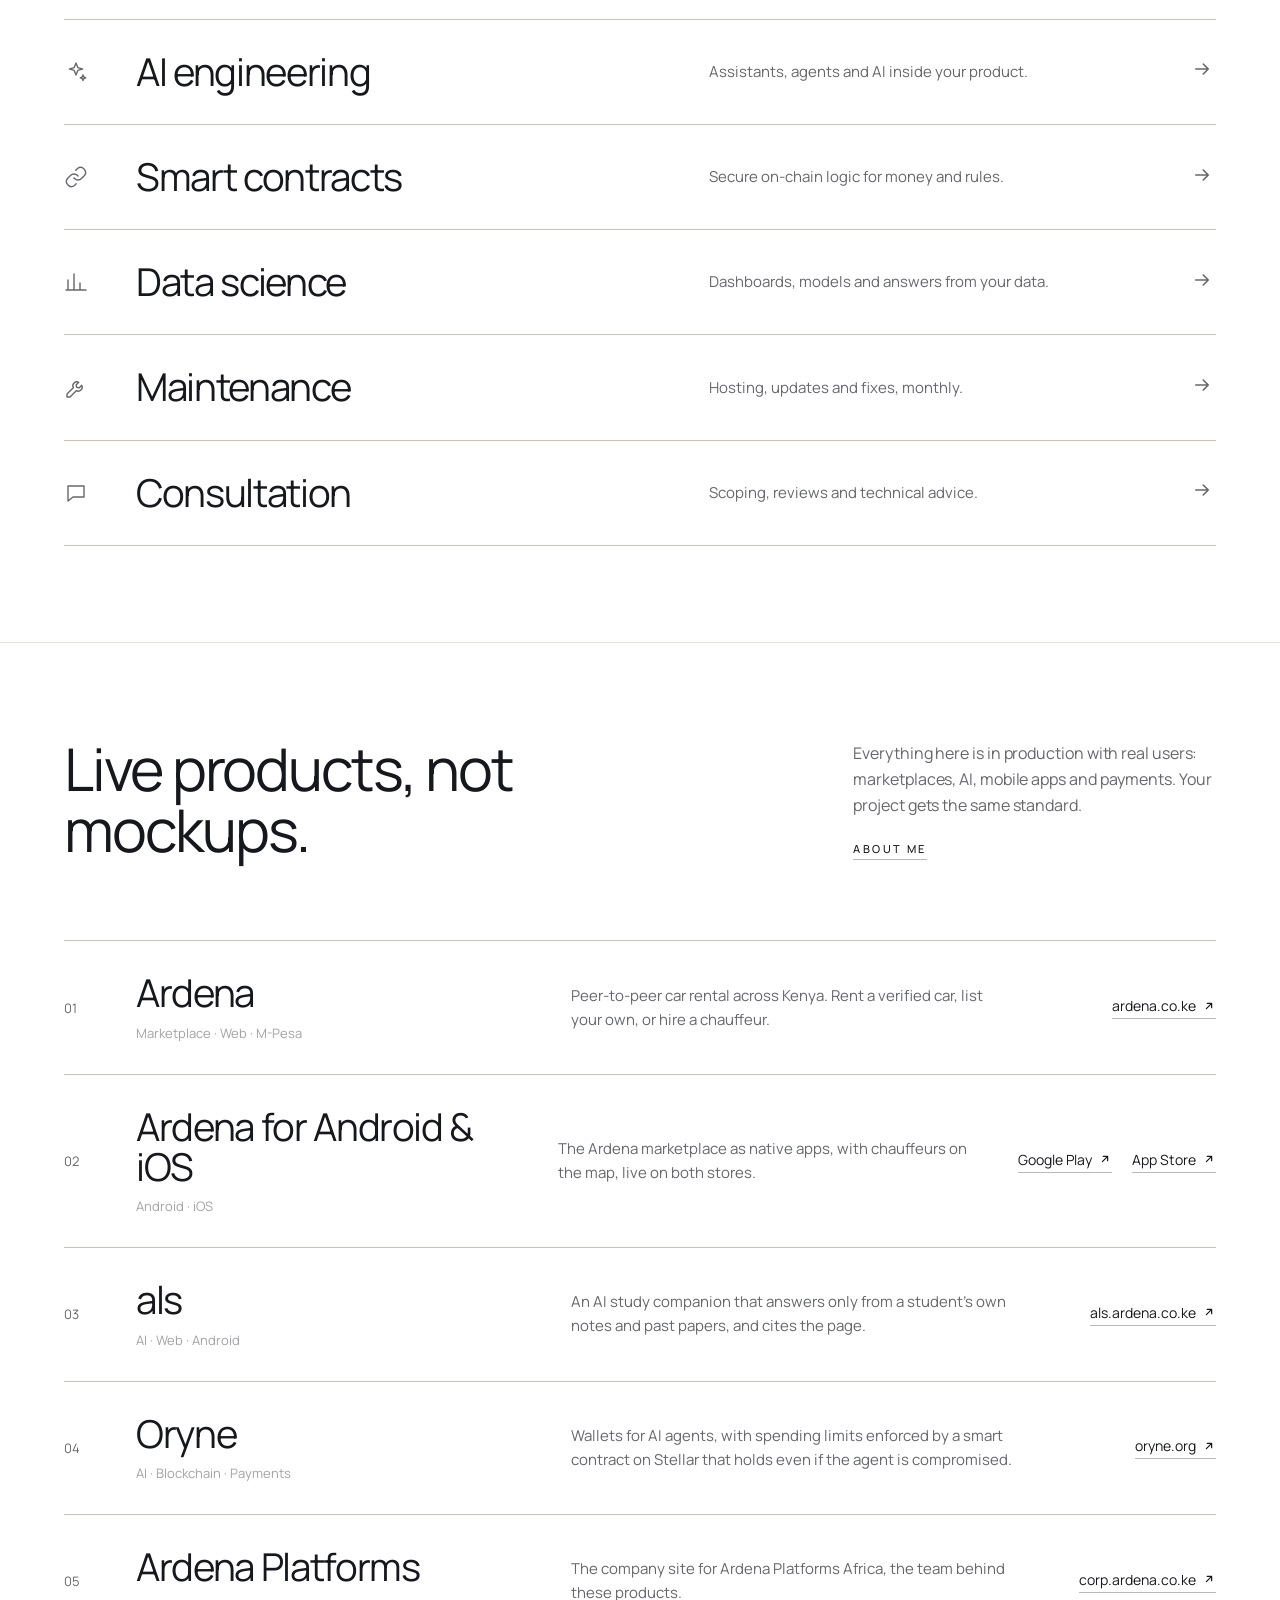
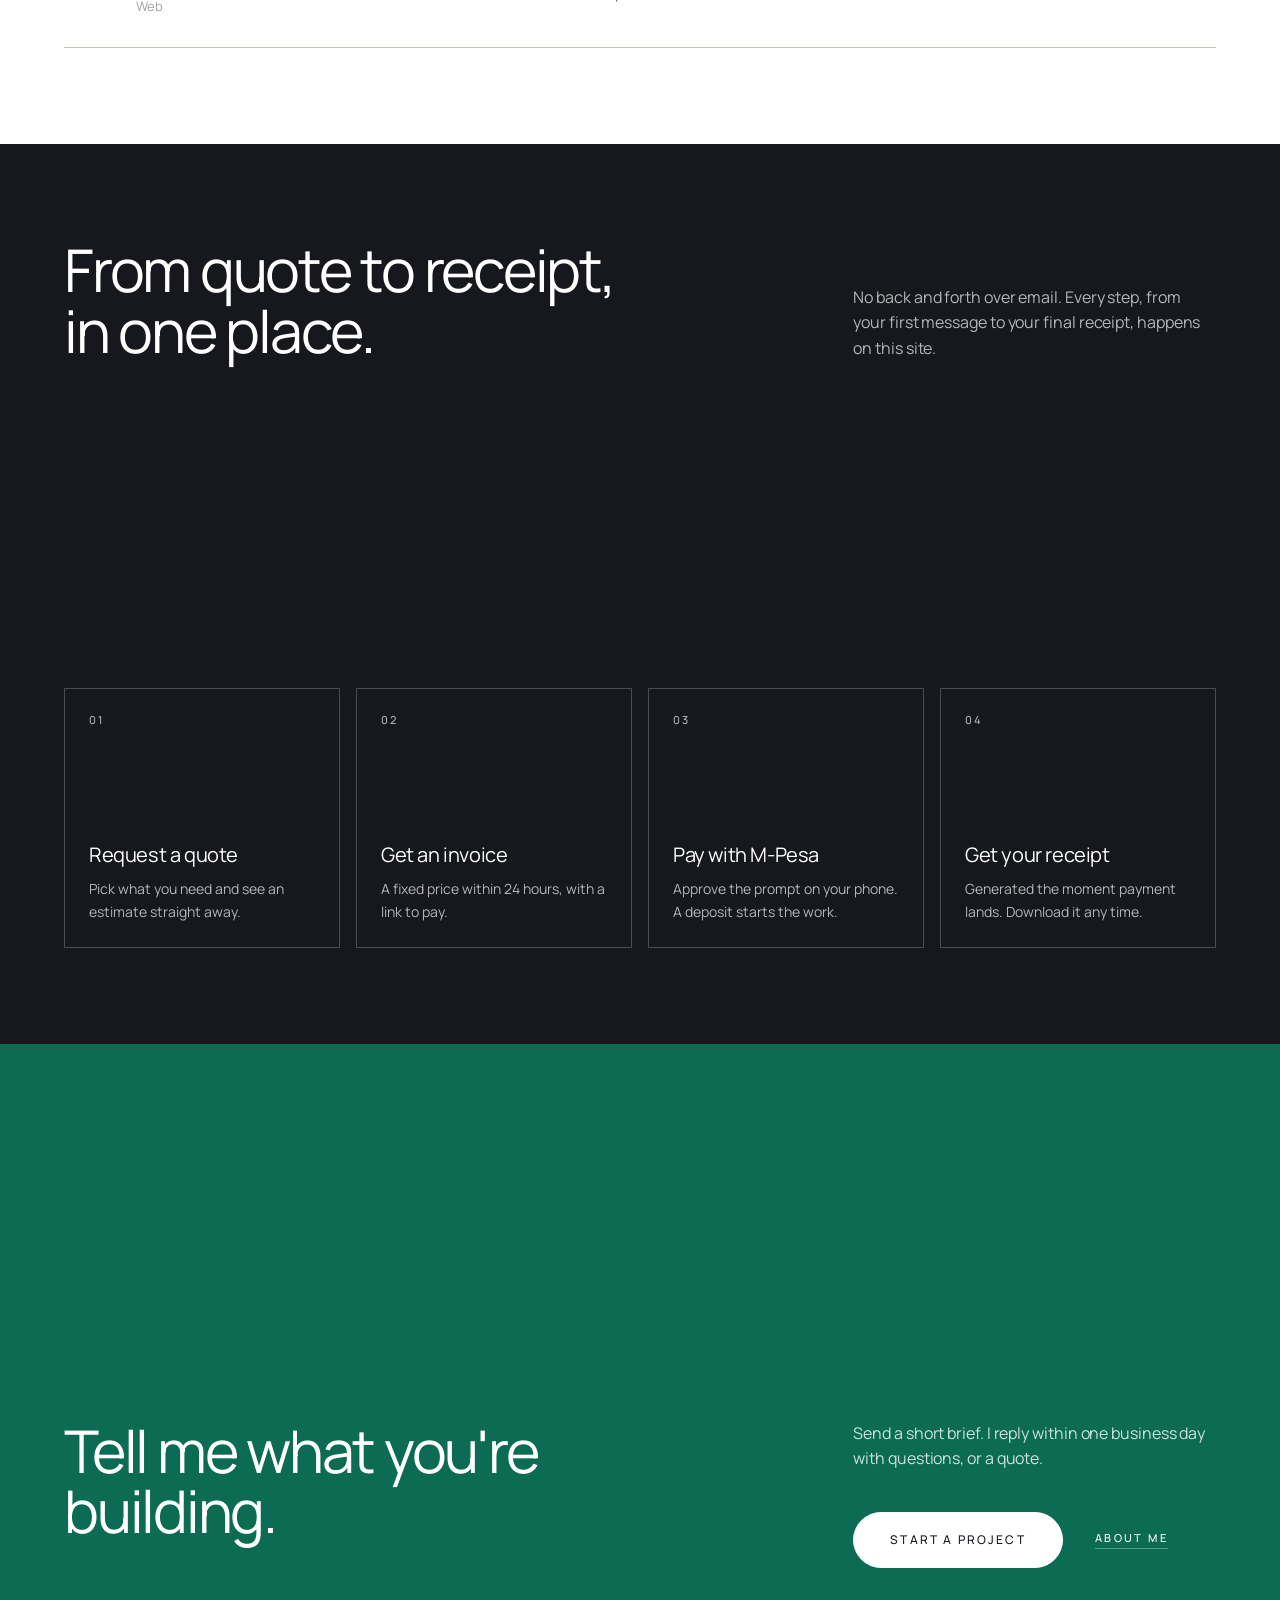
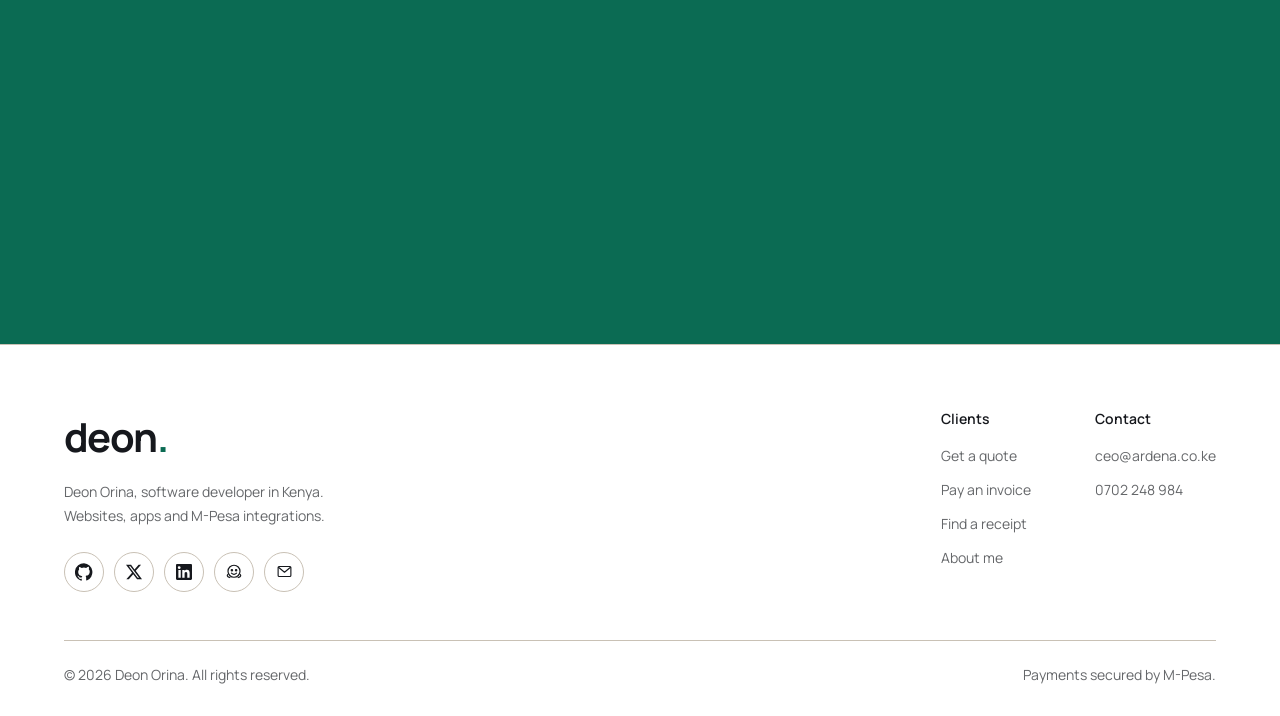
==== commit 142752b4: "Move payment out of the home CTAs Hero buttons are now "Get a quote" and "See my work"; the hero cop" ====
--- a/index.html
+++ b/index.html
@@ -236,13 +236,12 @@
         <span class="line" aria-hidden="true">that just work.</span>
       </h1>
       <p class="type-lede muted hero-anim" style="animation-delay:.15s">
-        I'm Deon Orina, a software engineer in Kenya building websites, apps,
-        AI systems, smart contracts and M-Pesa integrations. Get a quote in two minutes and pay securely
-        with M-Pesa.
+        I'm Deon Orina, a software engineer in Kenya. I build websites, apps,
+        AI systems and smart contracts that real businesses run on.
       </p>
       <div class="hero-actions hero-anim" style="animation-delay:.3s">
         <a href="/quote" class="btn btn-ink">Get a quote</a>
-        <a href="/pay" class="btn btn-outline">Pay an invoice</a>
+        <a href="#work" class="btn btn-outline">See my work</a>
       </div>
     </div>
   </section>
@@ -406,7 +405,7 @@
           <p class="type-lede muted">Send a short brief. I reply within one business day with questions, or a quote.</p>
           <div style="margin-top:40px;display:flex;flex-wrap:wrap;align-items:center;gap:20px 32px">
             <a href="/quote" class="btn btn-white">Start a project</a>
-            <a href="/pay" class="text-link type-label">Pay an invoice</a>
+            <a href="/about" class="text-link type-label">About me</a>
           </div>
         </div>
       </div>
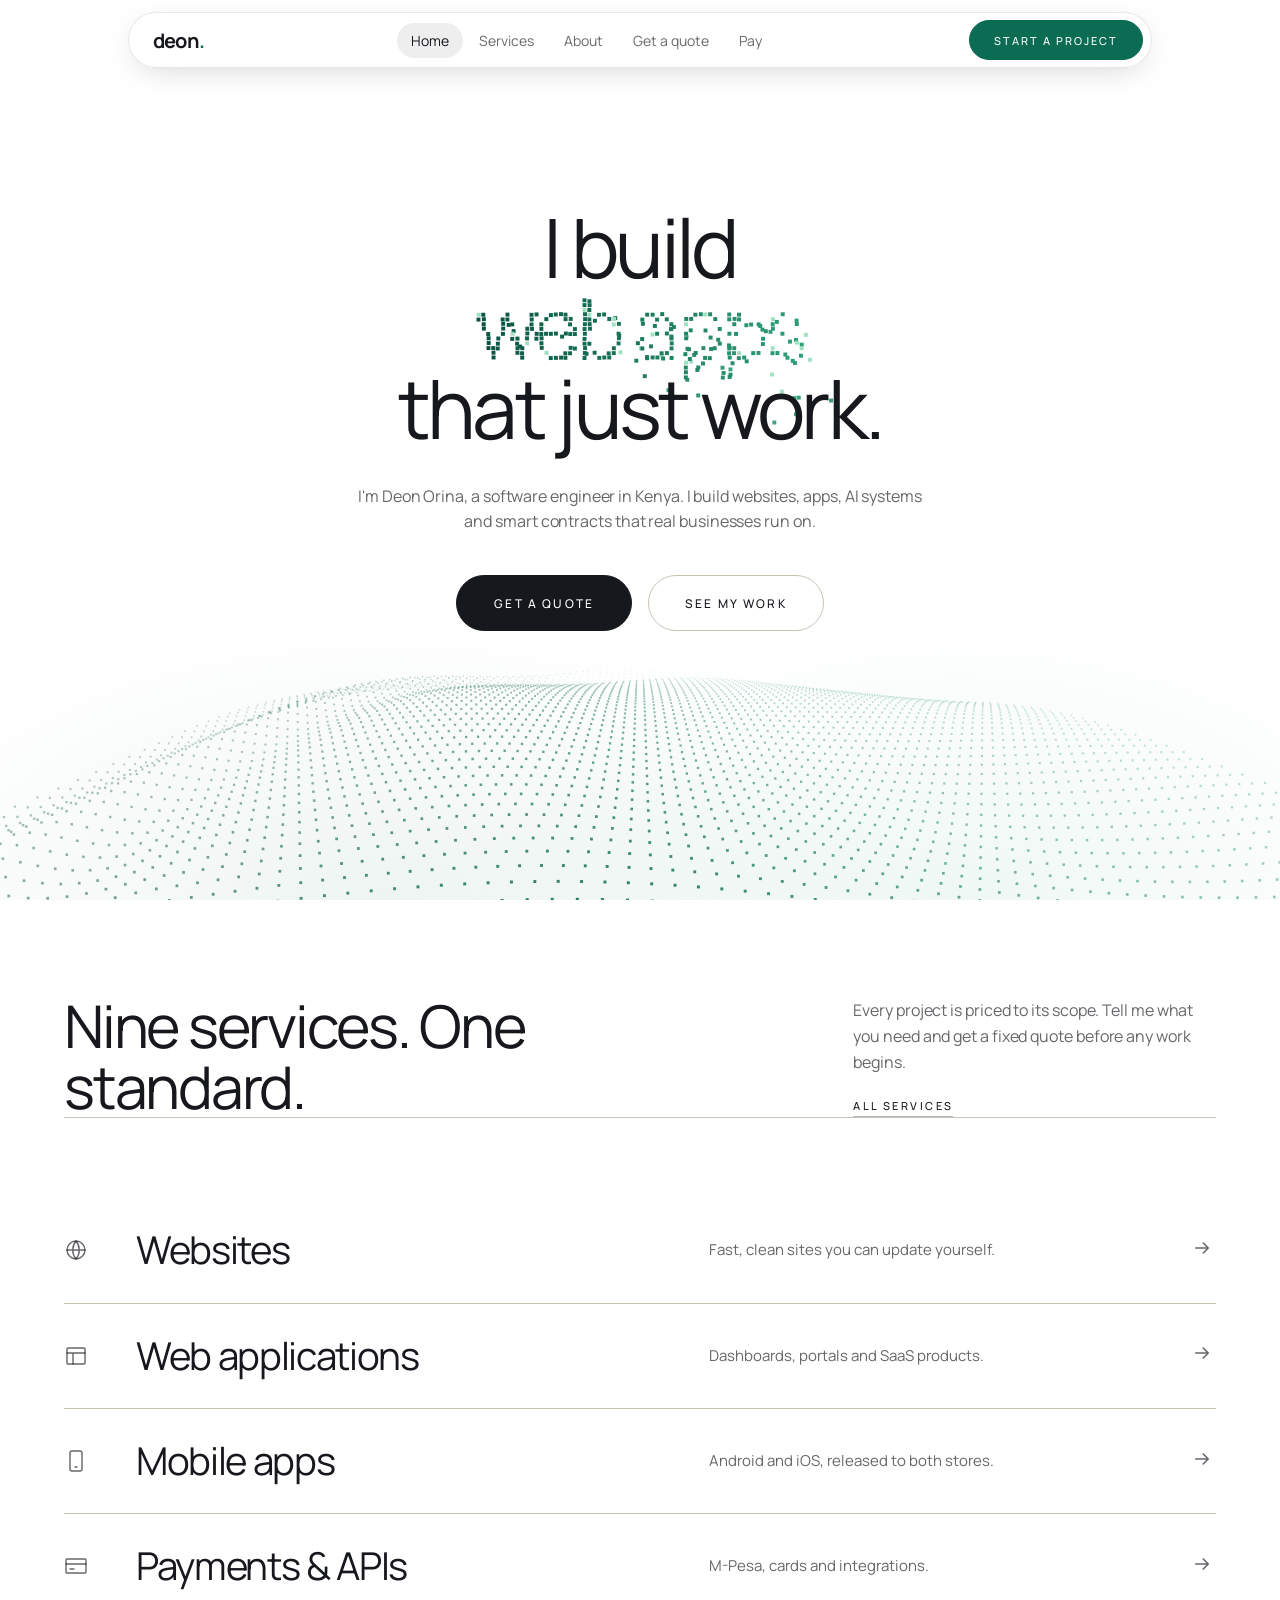
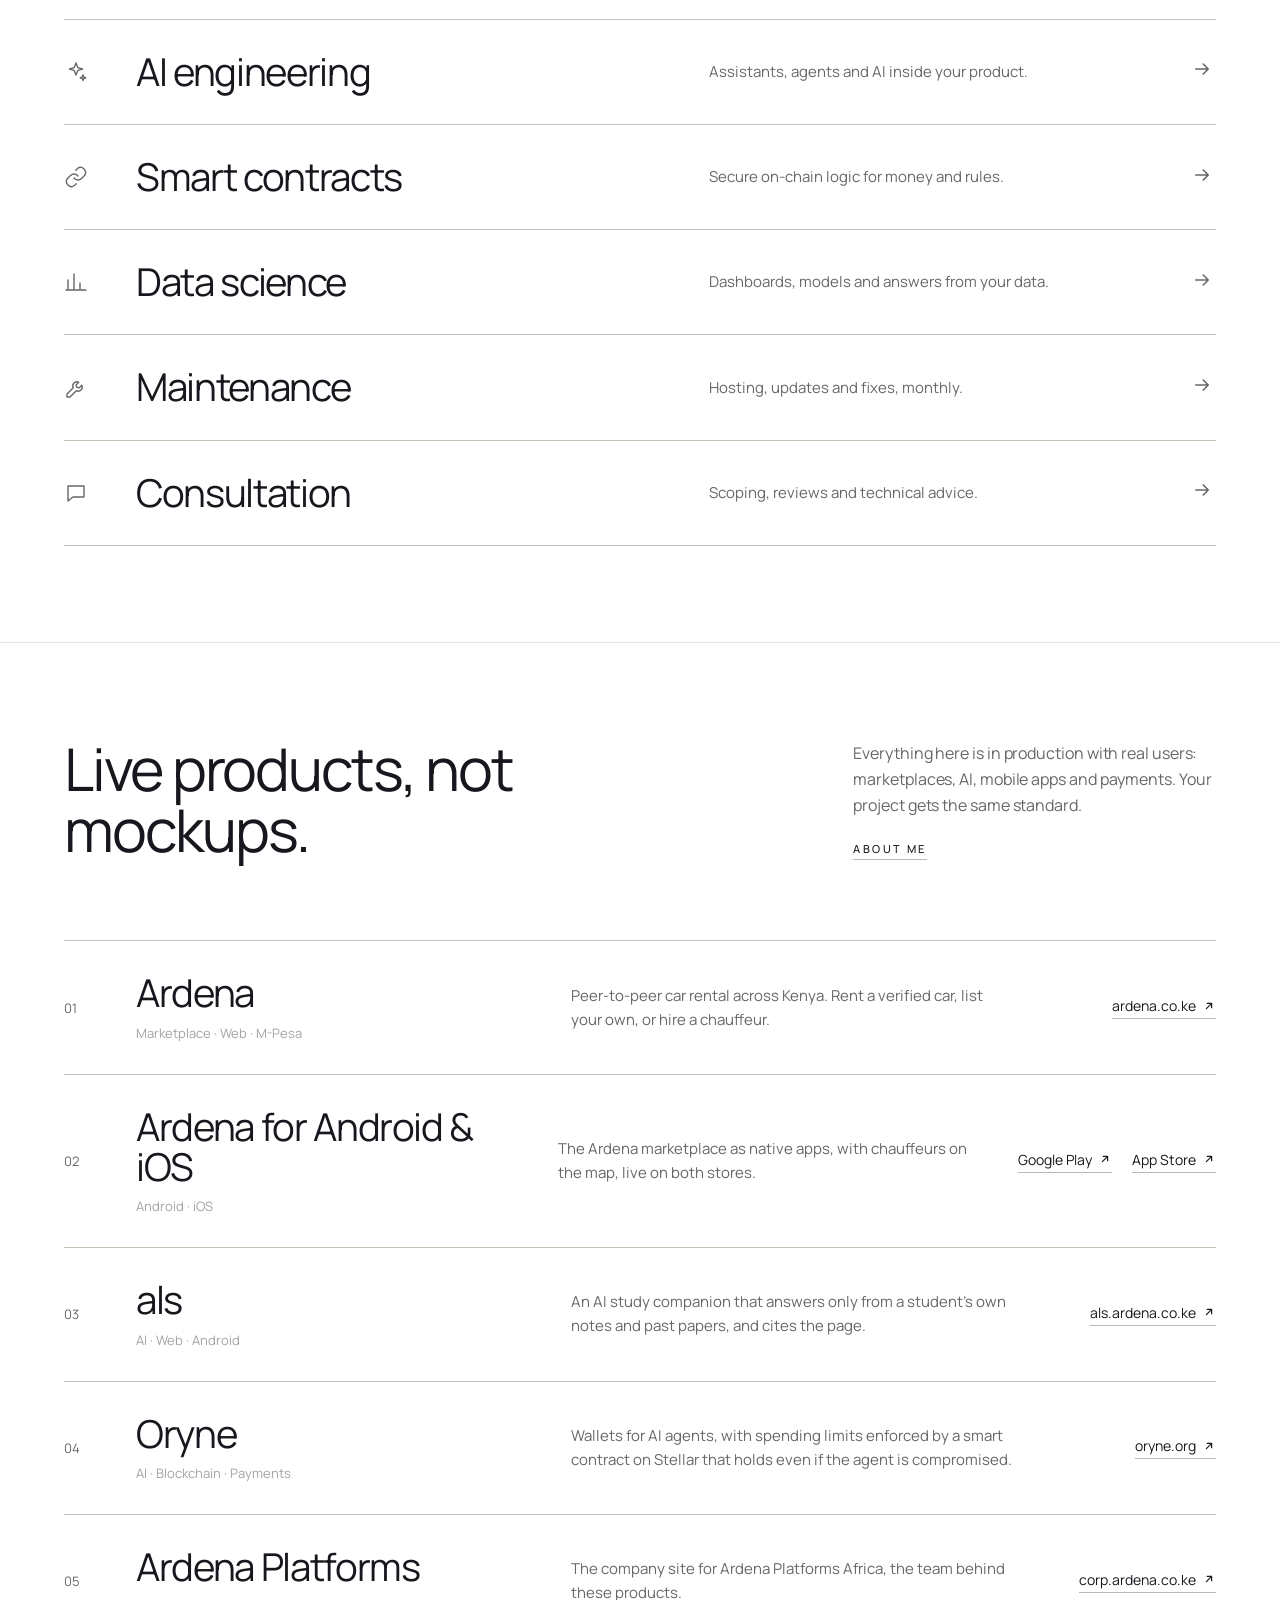
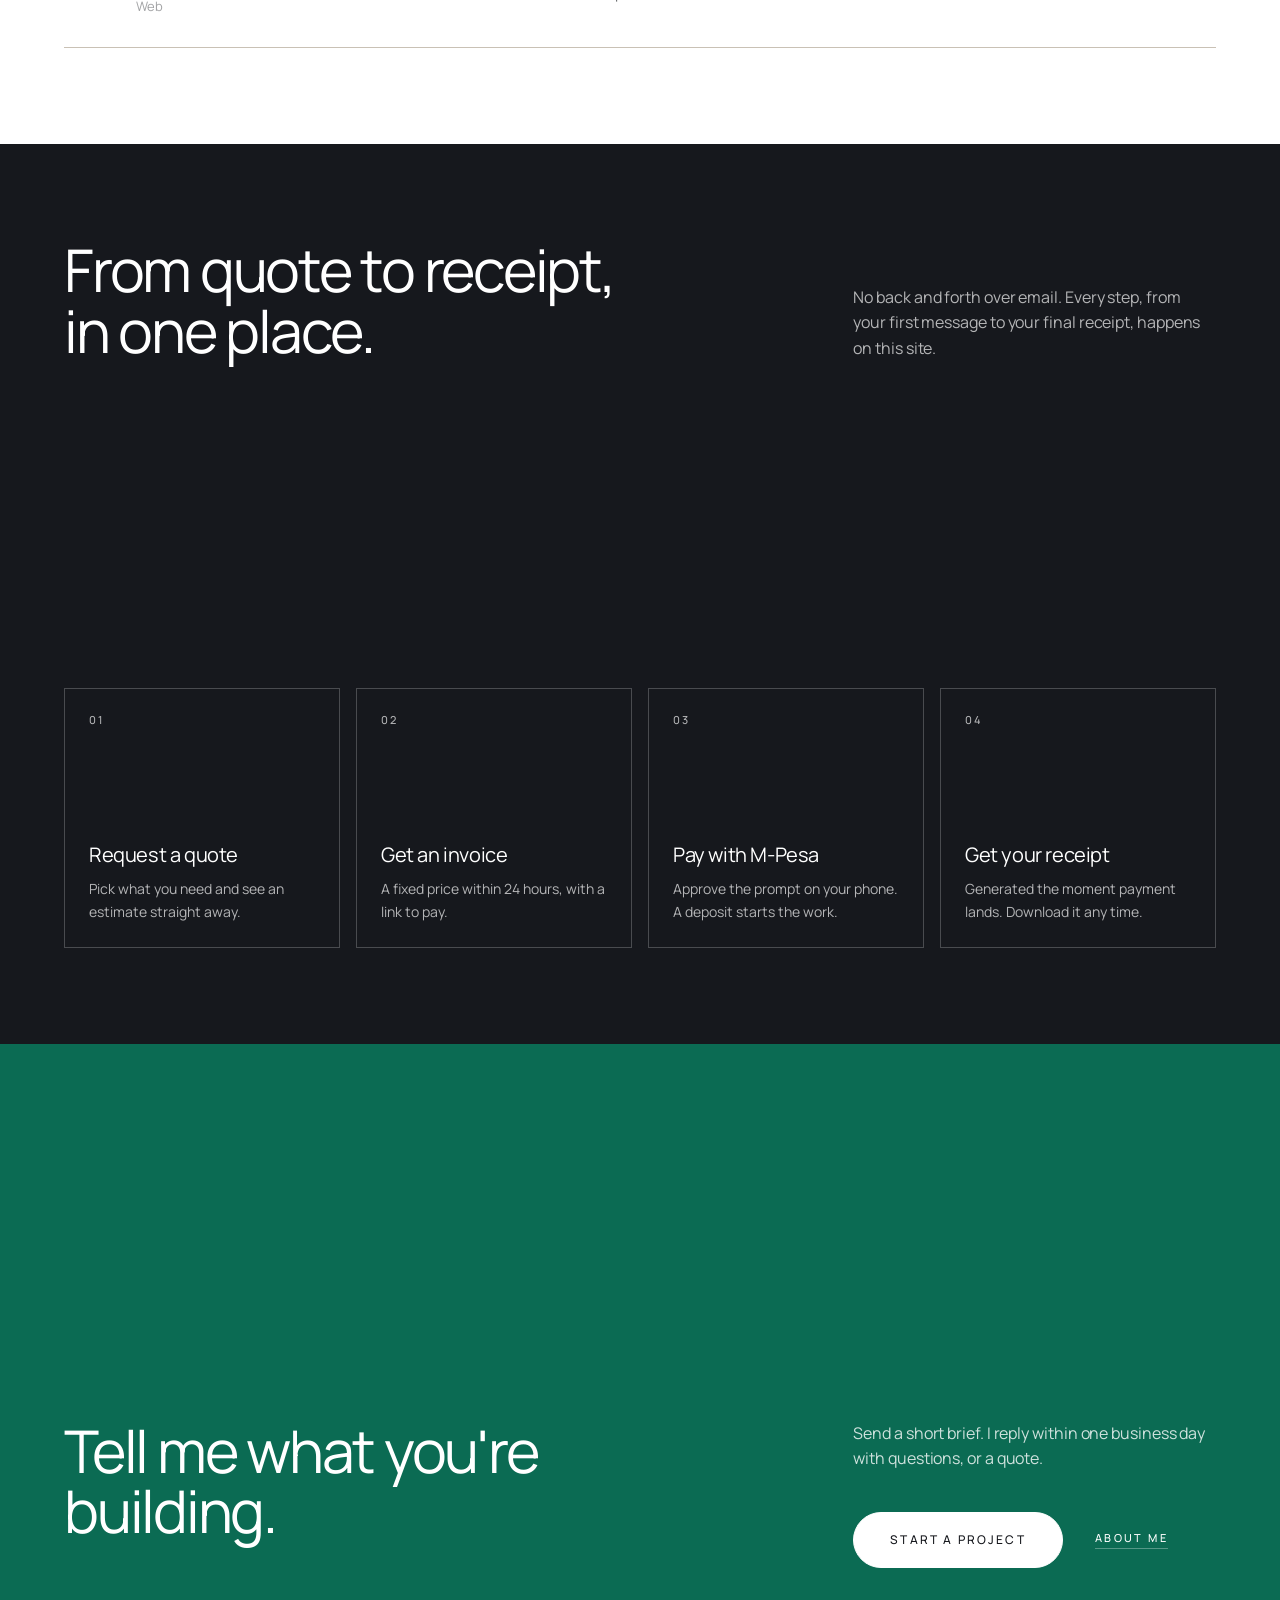
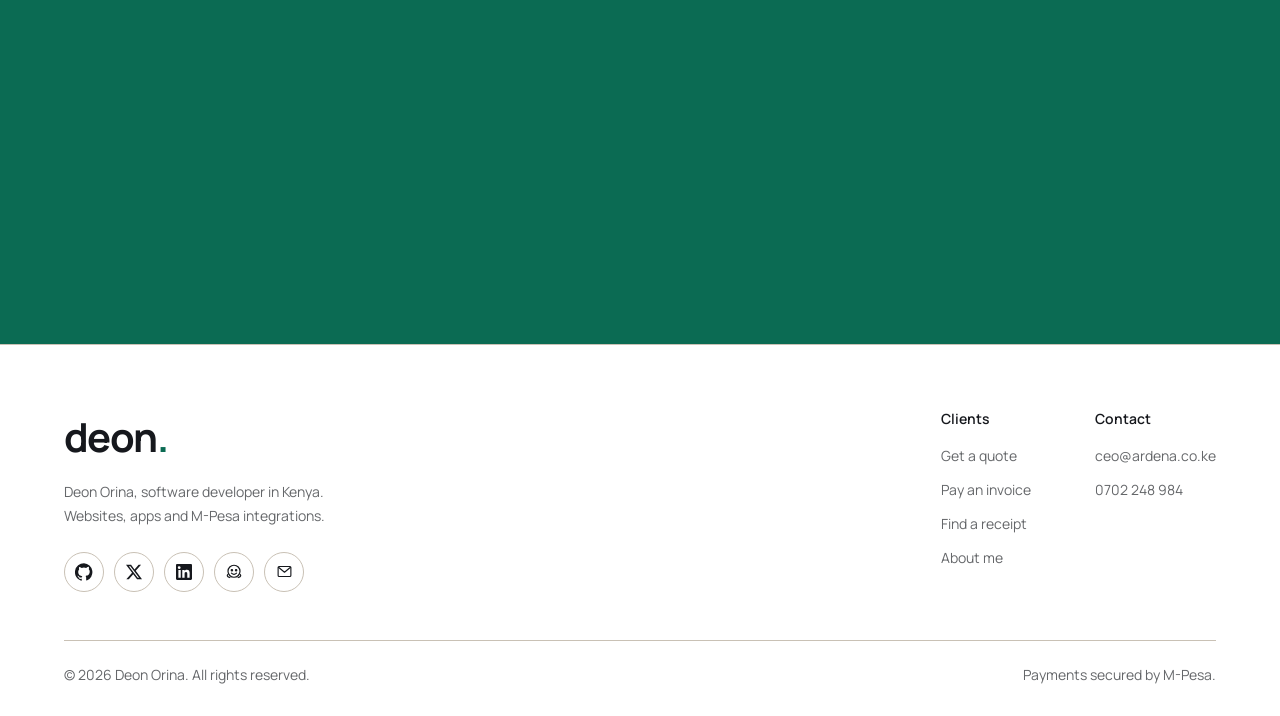
==== commit 363a8fbe: "Add motion: masked headline reveal, scroll-filled process line, work hover previews, halftone portra" ====
--- a/index.html
+++ b/index.html
@@ -259,7 +259,7 @@
       <ol class="svc-rows push">
         <li data-anim style="--delay:0ms">
           <a href="/services#website">
-            <span class="svc-row-icon"><svg width="24" height="24" viewBox="0 0 24 24" fill="none" stroke="currentColor" stroke-width="1.4" stroke-linecap="round" stroke-linejoin="round" aria-hidden="true"><circle cx="12" cy="12" r="9"/><path d="M3 12h18M12 3a14 14 0 0 1 0 18M12 3a14 14 0 0 0 0 18"/></svg></span>
+            <span class="svc-row-icon"><svg width="24" height="24" viewBox="0 0 24 24" fill="none" stroke="currentColor" stroke-width="1.4" stroke-linecap="round" stroke-linejoin="round" aria-hidden="true"><circle pathLength="1" cx="12" cy="12" r="9"/><path pathLength="1" d="M3 12h18M12 3a14 14 0 0 1 0 18M12 3a14 14 0 0 0 0 18"/></svg></span>
             <h3 class="svc-row-name">Websites</h3>
             <span class="svc-row-blurb">Fast, clean sites you can update yourself.</span>
             <span class="svc-row-arrow"><svg width="20" height="20" viewBox="0 0 16 16" fill="none" aria-hidden="true"><path d="M3 8h10M9 4l4 4-4 4" stroke="currentColor" stroke-width="1.3" stroke-linecap="round" stroke-linejoin="round"/></svg></span>
@@ -267,7 +267,7 @@
         </li>
         <li data-anim style="--delay:60ms">
           <a href="/services#webapp">
-            <span class="svc-row-icon"><svg width="24" height="24" viewBox="0 0 24 24" fill="none" stroke="currentColor" stroke-width="1.4" stroke-linecap="round" stroke-linejoin="round" aria-hidden="true"><rect x="3" y="4" width="18" height="16" rx="1"/><path d="M3 9h18M9 9v11"/></svg></span>
+            <span class="svc-row-icon"><svg width="24" height="24" viewBox="0 0 24 24" fill="none" stroke="currentColor" stroke-width="1.4" stroke-linecap="round" stroke-linejoin="round" aria-hidden="true"><rect pathLength="1" x="3" y="4" width="18" height="16" rx="1"/><path pathLength="1" d="M3 9h18M9 9v11"/></svg></span>
             <h3 class="svc-row-name">Web applications</h3>
             <span class="svc-row-blurb">Dashboards, portals and SaaS products.</span>
             <span class="svc-row-arrow"><svg width="20" height="20" viewBox="0 0 16 16" fill="none" aria-hidden="true"><path d="M3 8h10M9 4l4 4-4 4" stroke="currentColor" stroke-width="1.3" stroke-linecap="round" stroke-linejoin="round"/></svg></span>
@@ -275,7 +275,7 @@
         </li>
         <li data-anim style="--delay:120ms">
           <a href="/services#mobile">
-            <span class="svc-row-icon"><svg width="24" height="24" viewBox="0 0 24 24" fill="none" stroke="currentColor" stroke-width="1.4" stroke-linecap="round" stroke-linejoin="round" aria-hidden="true"><rect x="6" y="2" width="12" height="20" rx="2"/><path d="M11 18h2"/></svg></span>
+            <span class="svc-row-icon"><svg width="24" height="24" viewBox="0 0 24 24" fill="none" stroke="currentColor" stroke-width="1.4" stroke-linecap="round" stroke-linejoin="round" aria-hidden="true"><rect pathLength="1" x="6" y="2" width="12" height="20" rx="2"/><path pathLength="1" d="M11 18h2"/></svg></span>
             <h3 class="svc-row-name">Mobile apps</h3>
             <span class="svc-row-blurb">Android and iOS, released to both stores.</span>
             <span class="svc-row-arrow"><svg width="20" height="20" viewBox="0 0 16 16" fill="none" aria-hidden="true"><path d="M3 8h10M9 4l4 4-4 4" stroke="currentColor" stroke-width="1.3" stroke-linecap="round" stroke-linejoin="round"/></svg></span>
@@ -283,7 +283,7 @@
         </li>
         <li data-anim style="--delay:180ms">
           <a href="/services#payments">
-            <span class="svc-row-icon"><svg width="24" height="24" viewBox="0 0 24 24" fill="none" stroke="currentColor" stroke-width="1.4" stroke-linecap="round" stroke-linejoin="round" aria-hidden="true"><rect x="2" y="5" width="20" height="14" rx="1"/><path d="M2 10h20M6 15h4"/></svg></span>
+            <span class="svc-row-icon"><svg width="24" height="24" viewBox="0 0 24 24" fill="none" stroke="currentColor" stroke-width="1.4" stroke-linecap="round" stroke-linejoin="round" aria-hidden="true"><rect pathLength="1" x="2" y="5" width="20" height="14" rx="1"/><path pathLength="1" d="M2 10h20M6 15h4"/></svg></span>
             <h3 class="svc-row-name">Payments &amp; APIs</h3>
             <span class="svc-row-blurb">M-Pesa, cards and integrations.</span>
             <span class="svc-row-arrow"><svg width="20" height="20" viewBox="0 0 16 16" fill="none" aria-hidden="true"><path d="M3 8h10M9 4l4 4-4 4" stroke="currentColor" stroke-width="1.3" stroke-linecap="round" stroke-linejoin="round"/></svg></span>
@@ -291,7 +291,7 @@
         </li>
         <li data-anim style="--delay:240ms">
           <a href="/services#ai">
-            <span class="svc-row-icon"><svg width="24" height="24" viewBox="0 0 24 24" fill="none" stroke="currentColor" stroke-width="1.4" stroke-linecap="round" stroke-linejoin="round" aria-hidden="true"><path d="M12 3l1.8 4.6L18.5 9l-4.7 1.4L12 15l-1.8-4.6L5.5 9l4.7-1.4z"/><path d="M19 15l.8 2 2 .8-2 .8-.8 2-.8-2-2-.8 2-.8z"/></svg></span>
+            <span class="svc-row-icon"><svg width="24" height="24" viewBox="0 0 24 24" fill="none" stroke="currentColor" stroke-width="1.4" stroke-linecap="round" stroke-linejoin="round" aria-hidden="true"><path pathLength="1" d="M12 3l1.8 4.6L18.5 9l-4.7 1.4L12 15l-1.8-4.6L5.5 9l4.7-1.4z"/><path pathLength="1" d="M19 15l.8 2 2 .8-2 .8-.8 2-.8-2-2-.8 2-.8z"/></svg></span>
             <h3 class="svc-row-name">AI engineering</h3>
             <span class="svc-row-blurb">Assistants, agents and AI inside your product.</span>
             <span class="svc-row-arrow"><svg width="20" height="20" viewBox="0 0 16 16" fill="none" aria-hidden="true"><path d="M3 8h10M9 4l4 4-4 4" stroke="currentColor" stroke-width="1.3" stroke-linecap="round" stroke-linejoin="round"/></svg></span>
@@ -299,7 +299,7 @@
         </li>
         <li data-anim style="--delay:300ms">
           <a href="/services#contracts">
-            <span class="svc-row-icon"><svg width="24" height="24" viewBox="0 0 24 24" fill="none" stroke="currentColor" stroke-width="1.4" stroke-linecap="round" stroke-linejoin="round" aria-hidden="true"><path d="M10 13a5 5 0 0 0 7.5.5l3-3a5 5 0 0 0-7-7l-1.7 1.7"/><path d="M14 11a5 5 0 0 0-7.5-.5l-3 3a5 5 0 0 0 7 7l1.7-1.7"/></svg></span>
+            <span class="svc-row-icon"><svg width="24" height="24" viewBox="0 0 24 24" fill="none" stroke="currentColor" stroke-width="1.4" stroke-linecap="round" stroke-linejoin="round" aria-hidden="true"><path pathLength="1" d="M10 13a5 5 0 0 0 7.5.5l3-3a5 5 0 0 0-7-7l-1.7 1.7"/><path pathLength="1" d="M14 11a5 5 0 0 0-7.5-.5l-3 3a5 5 0 0 0 7 7l1.7-1.7"/></svg></span>
             <h3 class="svc-row-name">Smart contracts</h3>
             <span class="svc-row-blurb">Secure on-chain logic for money and rules.</span>
             <span class="svc-row-arrow"><svg width="20" height="20" viewBox="0 0 16 16" fill="none" aria-hidden="true"><path d="M3 8h10M9 4l4 4-4 4" stroke="currentColor" stroke-width="1.3" stroke-linecap="round" stroke-linejoin="round"/></svg></span>
@@ -307,7 +307,7 @@
         </li>
         <li data-anim style="--delay:300ms">
           <a href="/services#data">
-            <span class="svc-row-icon"><svg width="24" height="24" viewBox="0 0 24 24" fill="none" stroke="currentColor" stroke-width="1.4" stroke-linecap="round" stroke-linejoin="round" aria-hidden="true"><path d="M4 20V10M10 20V4M16 20v-7M22 20H2"/></svg></span>
+            <span class="svc-row-icon"><svg width="24" height="24" viewBox="0 0 24 24" fill="none" stroke="currentColor" stroke-width="1.4" stroke-linecap="round" stroke-linejoin="round" aria-hidden="true"><path pathLength="1" d="M4 20V10M10 20V4M16 20v-7M22 20H2"/></svg></span>
             <h3 class="svc-row-name">Data science</h3>
             <span class="svc-row-blurb">Dashboards, models and answers from your data.</span>
             <span class="svc-row-arrow"><svg width="20" height="20" viewBox="0 0 16 16" fill="none" aria-hidden="true"><path d="M3 8h10M9 4l4 4-4 4" stroke="currentColor" stroke-width="1.3" stroke-linecap="round" stroke-linejoin="round"/></svg></span>
@@ -315,7 +315,7 @@
         </li>
         <li data-anim style="--delay:300ms">
           <a href="/services#care">
-            <span class="svc-row-icon"><svg width="24" height="24" viewBox="0 0 24 24" fill="none" stroke="currentColor" stroke-width="1.4" stroke-linecap="round" stroke-linejoin="round" aria-hidden="true"><path d="M14.7 6.3a4 4 0 0 0-5.4 5.4L3 18v3h3l6.3-6.3a4 4 0 0 0 5.4-5.4l-2.6 2.6-2.4-.6-.6-2.4z"/></svg></span>
+            <span class="svc-row-icon"><svg width="24" height="24" viewBox="0 0 24 24" fill="none" stroke="currentColor" stroke-width="1.4" stroke-linecap="round" stroke-linejoin="round" aria-hidden="true"><path pathLength="1" d="M14.7 6.3a4 4 0 0 0-5.4 5.4L3 18v3h3l6.3-6.3a4 4 0 0 0 5.4-5.4l-2.6 2.6-2.4-.6-.6-2.4z"/></svg></span>
             <h3 class="svc-row-name">Maintenance</h3>
             <span class="svc-row-blurb">Hosting, updates and fixes, monthly.</span>
             <span class="svc-row-arrow"><svg width="20" height="20" viewBox="0 0 16 16" fill="none" aria-hidden="true"><path d="M3 8h10M9 4l4 4-4 4" stroke="currentColor" stroke-width="1.3" stroke-linecap="round" stroke-linejoin="round"/></svg></span>
@@ -323,7 +323,7 @@
         </li>
         <li data-anim style="--delay:300ms">
           <a href="/services#consult">
-            <span class="svc-row-icon"><svg width="24" height="24" viewBox="0 0 24 24" fill="none" stroke="currentColor" stroke-width="1.4" stroke-linecap="round" stroke-linejoin="round" aria-hidden="true"><path d="M4 5h16v11H9l-5 4z"/></svg></span>
+            <span class="svc-row-icon"><svg width="24" height="24" viewBox="0 0 24 24" fill="none" stroke="currentColor" stroke-width="1.4" stroke-linecap="round" stroke-linejoin="round" aria-hidden="true"><path pathLength="1" d="M4 5h16v11H9l-5 4z"/></svg></span>
             <h3 class="svc-row-name">Consultation</h3>
             <span class="svc-row-blurb">Scoping, reviews and technical advice.</span>
             <span class="svc-row-arrow"><svg width="20" height="20" viewBox="0 0 16 16" fill="none" aria-hidden="true"><path d="M3 8h10M9 4l4 4-4 4" stroke="currentColor" stroke-width="1.3" stroke-linecap="round" stroke-linejoin="round"/></svg></span>
@@ -345,31 +345,31 @@
       </div>
       <div class="push">
         <ol class="work-rows">
-          <li class="work-row is-link" data-anim style="--delay:0ms">
+          <li data-preview="/assets/work/ardena.webp" class="work-row is-link" data-anim style="--delay:0ms">
             <span class="work-num muted">01</span>
             <div><h3 class="work-name"><a href="https://ardena.co.ke" target="_blank" rel="noopener">Ardena</a></h3><span class="work-tags">Marketplace · Web · M-Pesa</span></div>
             <p class="work-desc">Peer-to-peer car rental across Kenya. Rent a verified car, list your own, or hire a chauffeur.</p>
             <span class="work-links"><a href="https://ardena.co.ke" target="_blank" rel="noopener">ardena.co.ke <svg width="14" height="14" viewBox="0 0 16 16" fill="none" aria-hidden="true"><path d="M5 11L11 5M6 5h5v5" stroke="currentColor" stroke-width="1.4" stroke-linecap="round" stroke-linejoin="round"/></svg></a></span>
           </li>
-          <li class="work-row" data-anim style="--delay:60ms">
+          <li data-preview="/assets/work/ardena-apps.webp" class="work-row" data-anim style="--delay:60ms">
             <span class="work-num muted">02</span>
             <div><h3 class="work-name">Ardena for Android & iOS</h3><span class="work-tags">Android · iOS</span></div>
             <p class="work-desc">The Ardena marketplace as native apps, with chauffeurs on the map, live on both stores.</p>
             <span class="work-links"><a href="https://play.google.com/store/apps/dev?id=6656048407762494190" target="_blank" rel="noopener">Google Play <svg width="14" height="14" viewBox="0 0 16 16" fill="none" aria-hidden="true"><path d="M5 11L11 5M6 5h5v5" stroke="currentColor" stroke-width="1.4" stroke-linecap="round" stroke-linejoin="round"/></svg></a><a href="https://apps.apple.com/ke/developer/ardena-platforms-africa-ltd/id6771888695" target="_blank" rel="noopener">App Store <svg width="14" height="14" viewBox="0 0 16 16" fill="none" aria-hidden="true"><path d="M5 11L11 5M6 5h5v5" stroke="currentColor" stroke-width="1.4" stroke-linecap="round" stroke-linejoin="round"/></svg></a></span>
           </li>
-          <li class="work-row is-link" data-anim style="--delay:120ms">
+          <li data-preview="/assets/work/als.webp" class="work-row is-link" data-anim style="--delay:120ms">
             <span class="work-num muted">03</span>
             <div><h3 class="work-name"><a href="https://als.ardena.co.ke" target="_blank" rel="noopener">als</a></h3><span class="work-tags">AI · Web · Android</span></div>
             <p class="work-desc">An AI study companion that answers only from a student's own notes and past papers, and cites the page.</p>
             <span class="work-links"><a href="https://als.ardena.co.ke" target="_blank" rel="noopener">als.ardena.co.ke <svg width="14" height="14" viewBox="0 0 16 16" fill="none" aria-hidden="true"><path d="M5 11L11 5M6 5h5v5" stroke="currentColor" stroke-width="1.4" stroke-linecap="round" stroke-linejoin="round"/></svg></a></span>
           </li>
-          <li class="work-row is-link" data-anim style="--delay:180ms">
+          <li data-preview="/assets/work/oryne.webp" class="work-row is-link" data-anim style="--delay:180ms">
             <span class="work-num muted">04</span>
             <div><h3 class="work-name"><a href="https://oryne.org" target="_blank" rel="noopener">Oryne</a></h3><span class="work-tags">AI · Blockchain · Payments</span></div>
             <p class="work-desc">Wallets for AI agents, with spending limits enforced by a smart contract on Stellar that holds even if the agent is compromised.</p>
             <span class="work-links"><a href="https://oryne.org" target="_blank" rel="noopener">oryne.org <svg width="14" height="14" viewBox="0 0 16 16" fill="none" aria-hidden="true"><path d="M5 11L11 5M6 5h5v5" stroke="currentColor" stroke-width="1.4" stroke-linecap="round" stroke-linejoin="round"/></svg></a></span>
           </li>
-          <li class="work-row is-link" data-anim style="--delay:240ms">
+          <li data-preview="/assets/work/corp.webp" class="work-row is-link" data-anim style="--delay:240ms">
             <span class="work-num muted">05</span>
             <div><h3 class="work-name"><a href="https://corp.ardena.co.ke" target="_blank" rel="noopener">Ardena Platforms</a></h3><span class="work-tags">Web</span></div>
             <p class="work-desc">The company site for Ardena Platforms Africa, the team behind these products.</p>
--- a/styles.css
+++ b/styles.css
@@ -554,3 +554,55 @@
   .doc { border: none; box-shadow: none; padding: 0; }
   .wrap { padding: 0; max-width: none; }
 }
+
+/* =====================================================================
+   MOTION
+   ===================================================================== */
+
+/* Headlines: each line rises from behind a mask */
+.lines[data-anim] { opacity: 1; transform: none; }
+.lines.hero-anim { animation: none; }
+.ln { display: block; overflow: hidden; padding-bottom: 0.1em; margin-bottom: -0.1em; }
+.ln > span {
+  display: inline-block; transform: translateY(105%);
+  transition: transform 1.1s var(--ease-out);
+  transition-delay: calc(var(--i) * 90ms + var(--delay, 0ms));
+}
+.lines.in-view .ln > span { transform: none; }
+
+/* How it works: a mint line fills across the steps with scroll */
+.steps.track li { position: relative; }
+.steps.track li::after {
+  content: ''; position: absolute; left: -1px; right: -1px; top: -1px; height: 2px;
+  background: var(--mint); transform: scaleX(var(--fill, 0)); transform-origin: left;
+}
+.steps.track li > .type-label { transition: color 0.4s var(--ease-quiet); }
+.steps.track li.lit > .type-label { color: var(--mint); }
+
+/* Selected work: floating preview */
+.work-preview {
+  position: fixed; left: 0; top: 0; z-index: 150; width: 340px; aspect-ratio: 16 / 10;
+  pointer-events: none; overflow: hidden; border-radius: 6px; background: var(--border);
+  box-shadow: 0 30px 60px -20px rgba(22, 24, 29, 0.45);
+  opacity: 0; scale: 0.85; transition: opacity 0.3s var(--ease-quiet), scale 0.45s var(--ease-out);
+}
+.work-preview.show { opacity: 1; scale: 1; }
+.work-preview img { display: block; width: 100%; height: 100%; object-fit: cover; }
+
+/* About: halftone portrait that resolves into the photo */
+.about-photo { position: relative; }
+.about-photo canvas { position: absolute; inset: 0; width: 100%; height: 100%; transition: opacity 1s var(--ease-quiet); }
+.about-photo.dots img { opacity: 0; transition: opacity 1.1s var(--ease-quiet), transform 0.9s var(--ease-quiet); }
+.about-photo.dots.resolved img { opacity: 1; }
+.about-photo.resolved canvas { opacity: 0; }
+
+/* Service icons draw their own outline when they come into view */
+.svc-icon svg [pathLength], .svc-row-icon svg [pathLength] {
+  stroke-dasharray: 1 2; stroke-dashoffset: 1;
+  transition: stroke-dashoffset 1.6s var(--ease-out) 0.25s;
+}
+.in-view .svc-icon svg [pathLength], .in-view .svc-row-icon svg [pathLength] { stroke-dashoffset: 0; }
+
+@media (prefers-reduced-motion: reduce) {
+  .svc-icon svg [pathLength], .svc-row-icon svg [pathLength] { stroke-dashoffset: 0; transition: none; }
+}
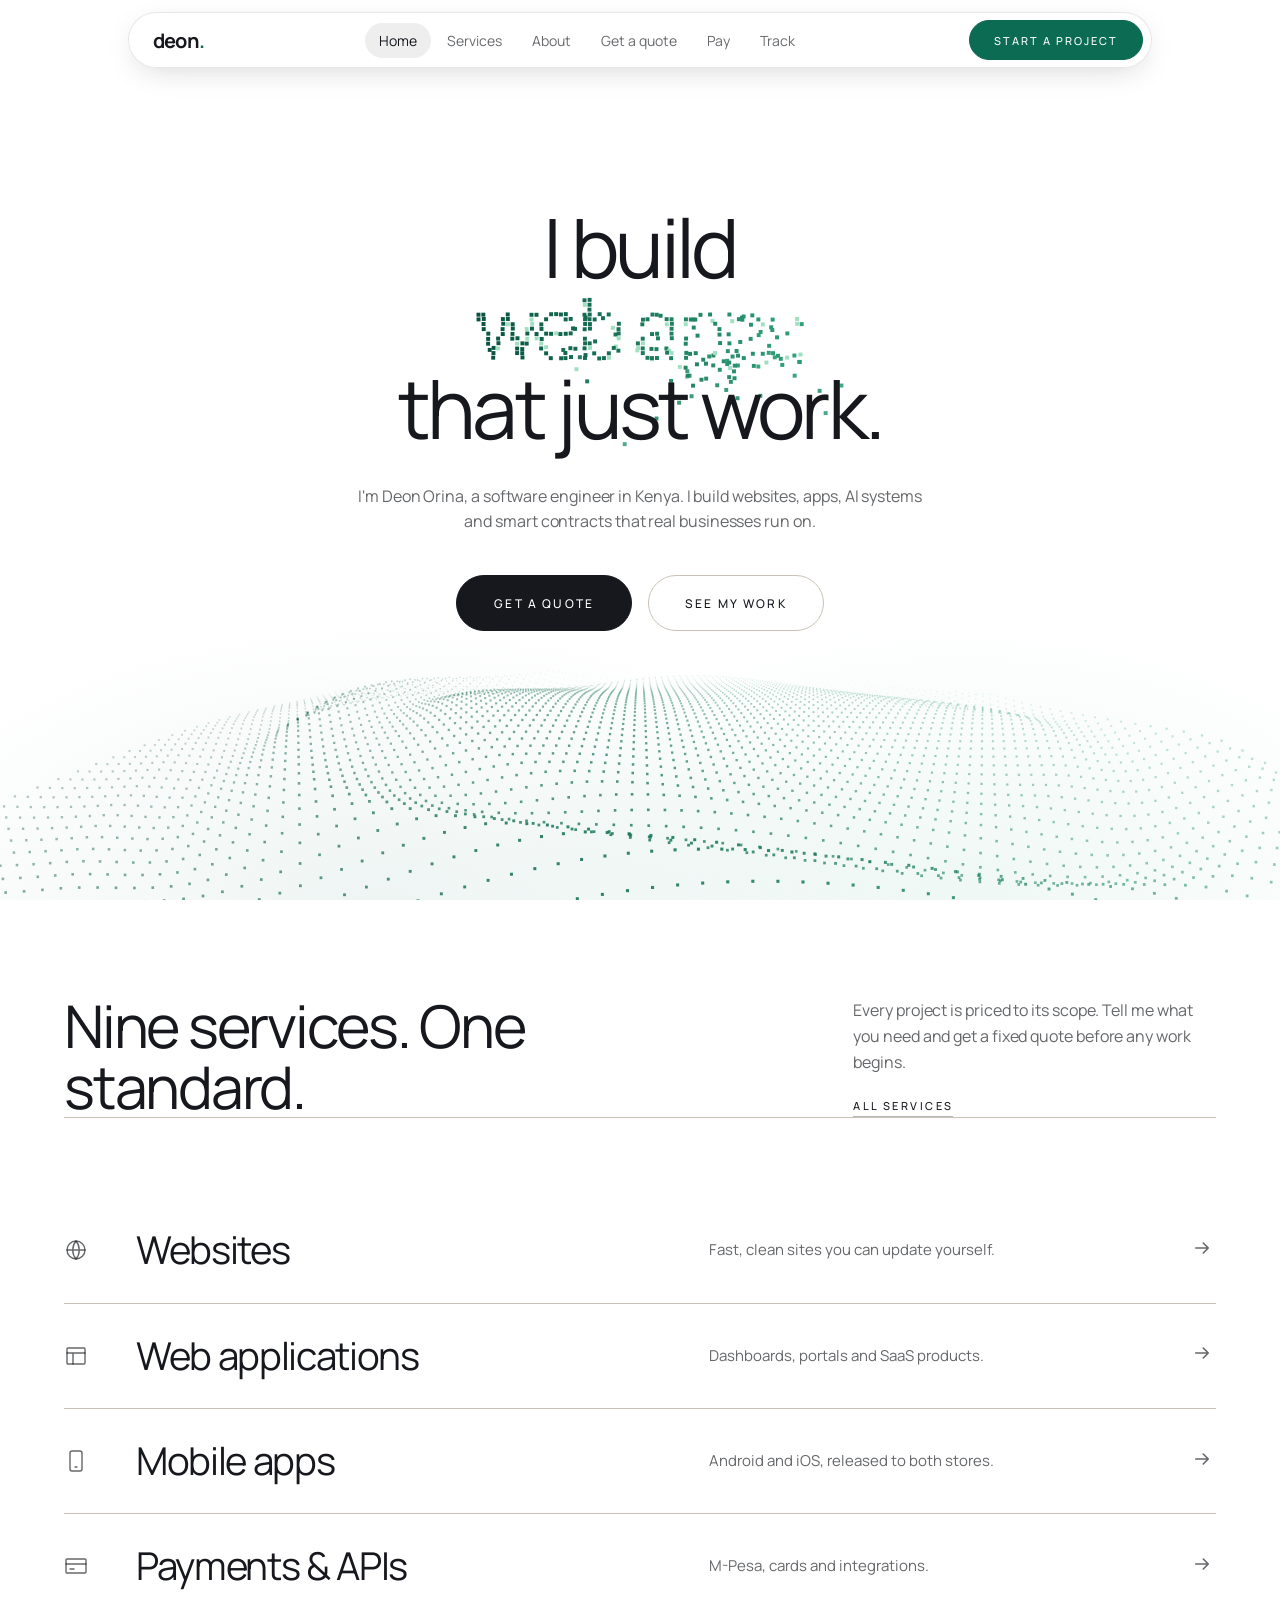
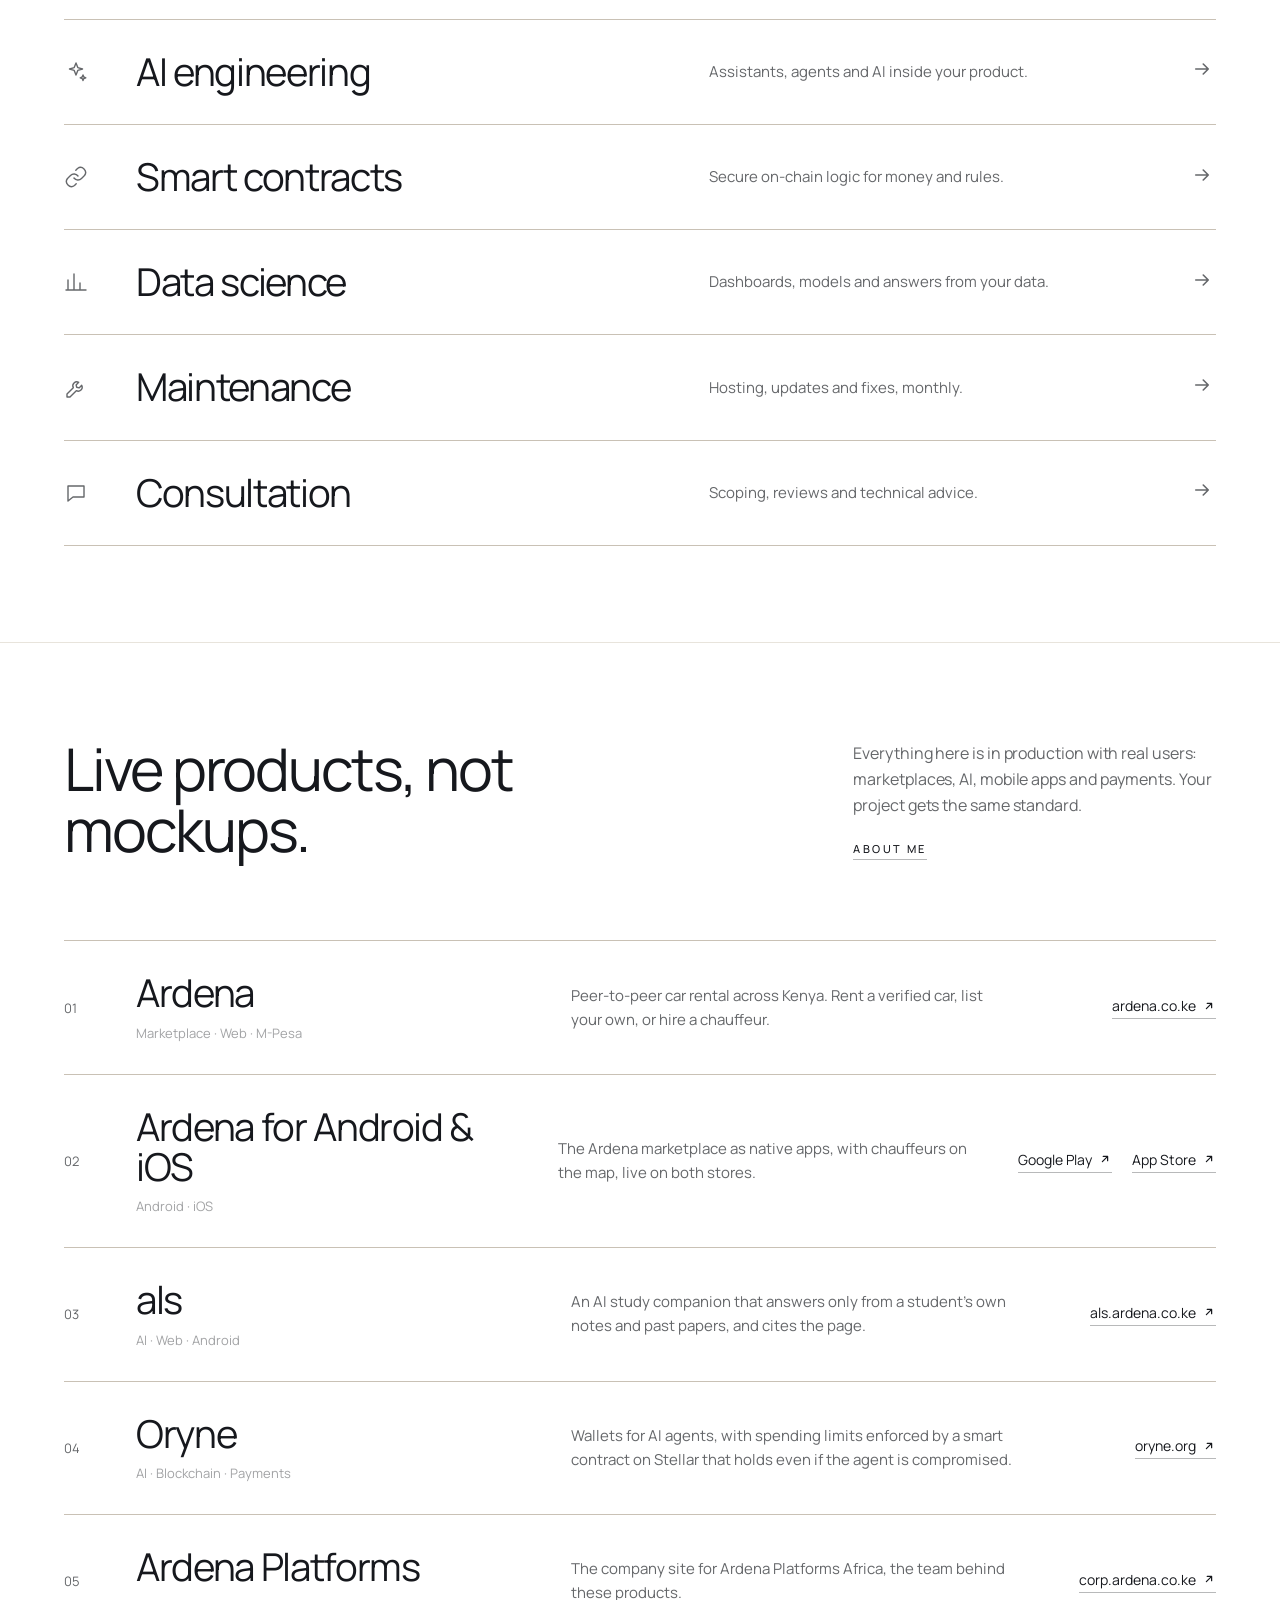
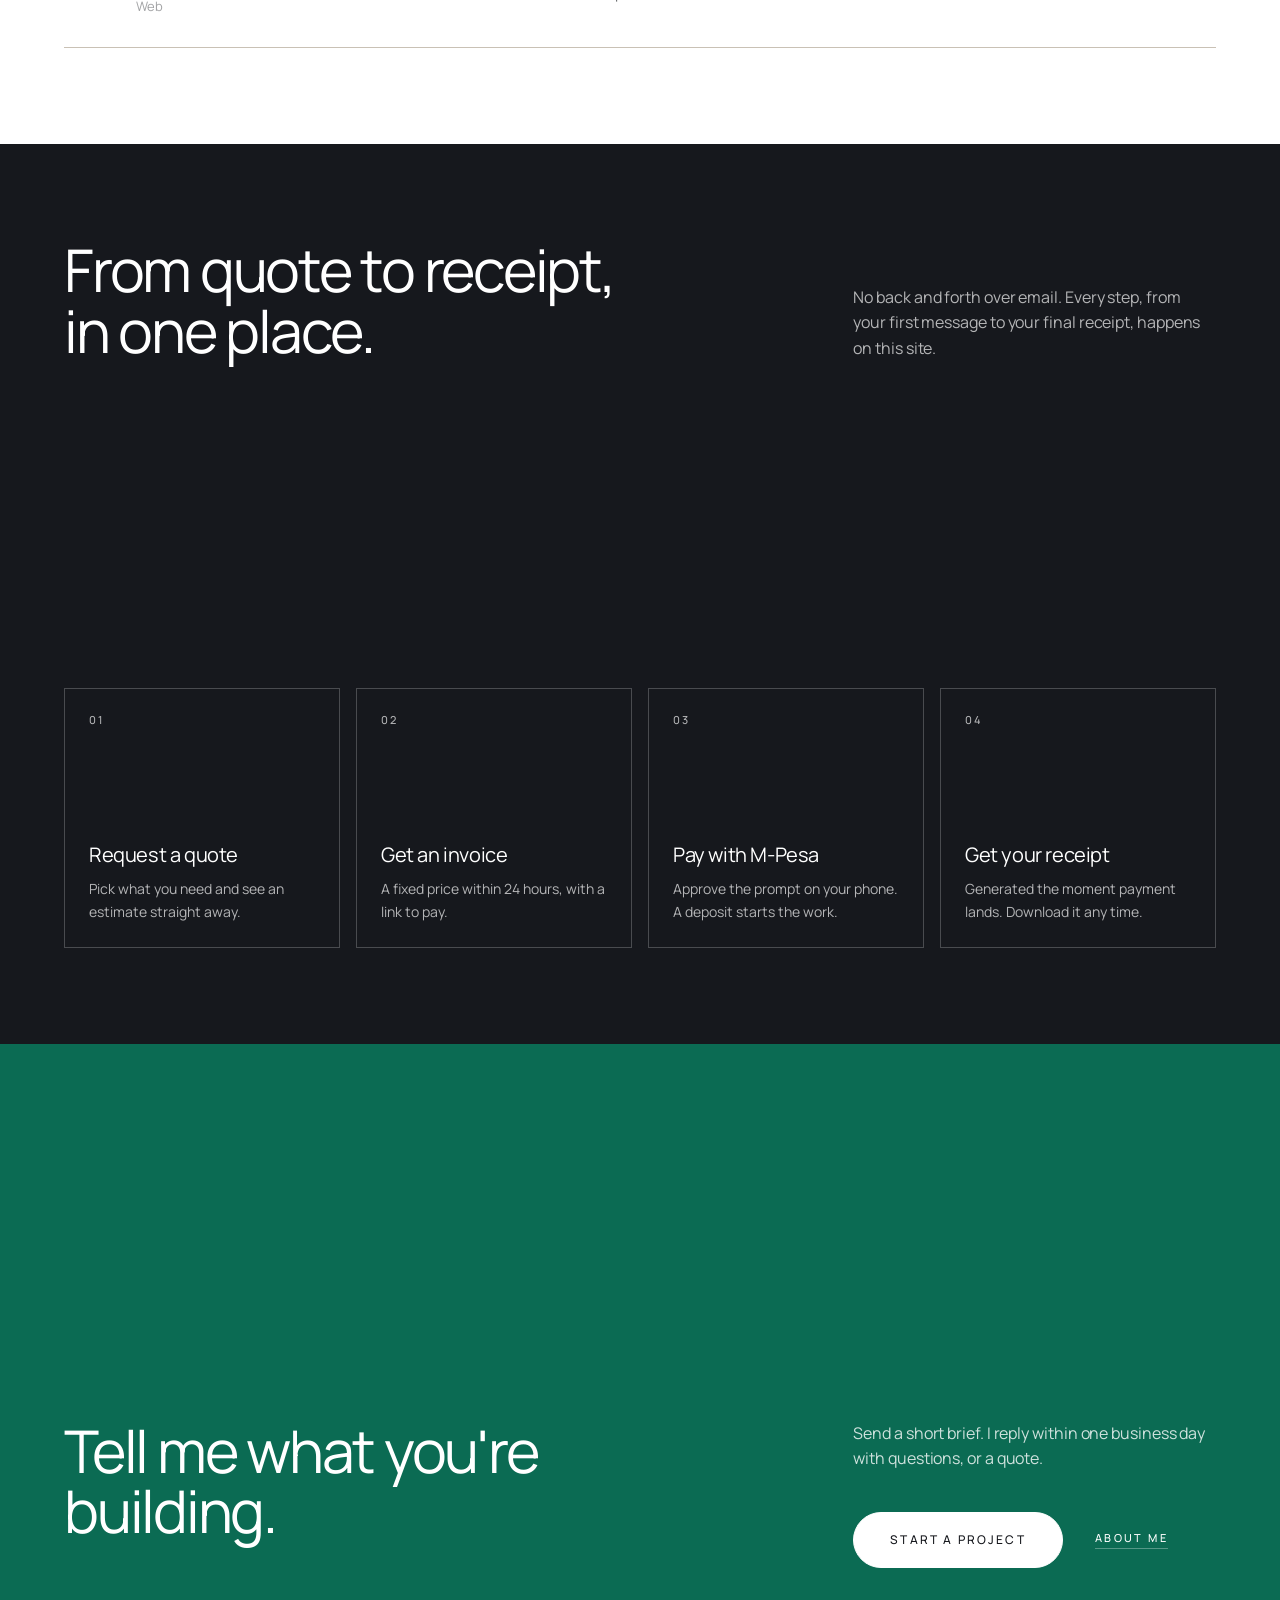
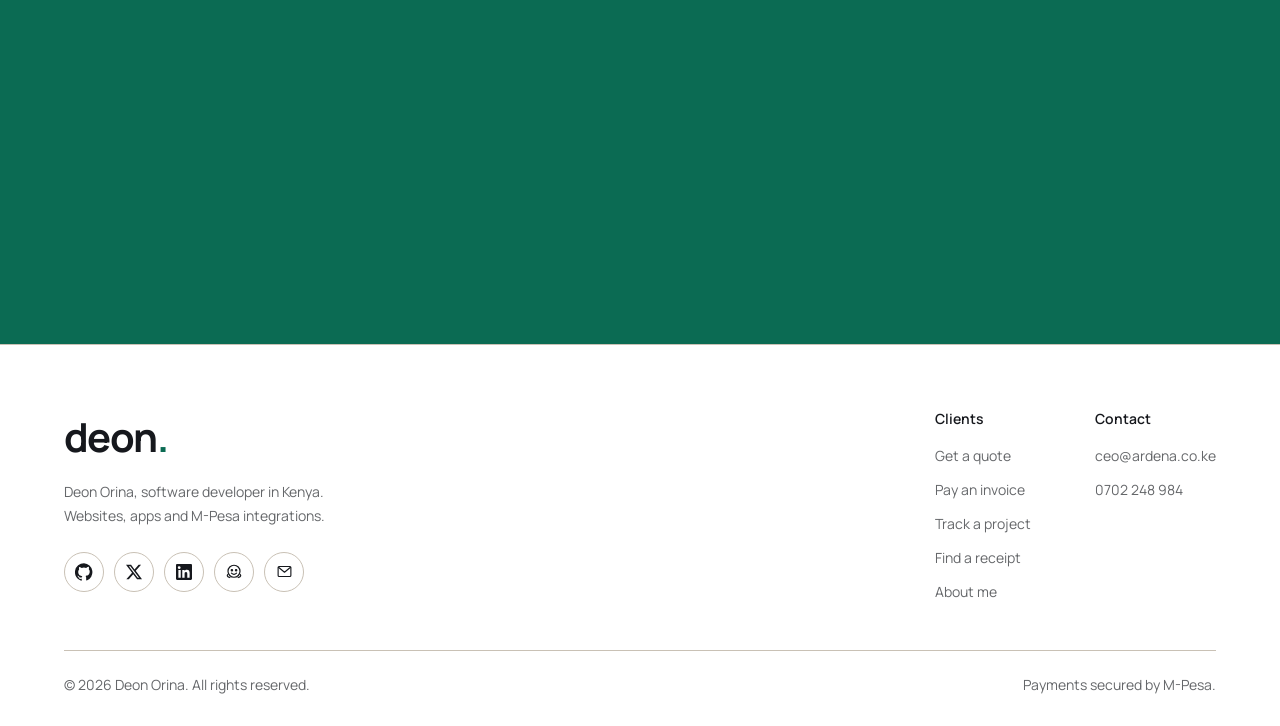
==== commit d9102e4b: "Add FastAPI backend for Render, project tracking, admin; remove hover previews; fix service icons - " ====
--- a/index.html
+++ b/index.html
@@ -210,6 +210,7 @@
         <a href="/about">About</a>
         <a href="/quote">Get a quote</a>
         <a href="/pay">Pay</a>
+        <a href="/track">Track</a>
       </div>
       <div class="nav-right">
         <a href="/quote" class="btn btn-sm">Start a project</a>
@@ -223,6 +224,7 @@
     <a href="/about">About</a>
     <a href="/quote">Get a quote</a>
     <a href="/pay">Pay</a>
+    <a href="/track">Track</a>
     <a href="/quote" class="btn">Start a project</a>
   </div>
 
@@ -259,7 +261,7 @@
       <ol class="svc-rows push">
         <li data-anim style="--delay:0ms">
           <a href="/services#website">
-            <span class="svc-row-icon"><svg width="24" height="24" viewBox="0 0 24 24" fill="none" stroke="currentColor" stroke-width="1.4" stroke-linecap="round" stroke-linejoin="round" aria-hidden="true"><circle pathLength="1" cx="12" cy="12" r="9"/><path pathLength="1" d="M3 12h18M12 3a14 14 0 0 1 0 18M12 3a14 14 0 0 0 0 18"/></svg></span>
+            <span class="svc-row-icon"><svg width="24" height="24" viewBox="0 0 24 24" fill="none" stroke="currentColor" stroke-width="1.4" stroke-linecap="round" stroke-linejoin="round" aria-hidden="true"><circle cx="12" cy="12" r="9"/><path d="M3 12h18M12 3a14 14 0 0 1 0 18M12 3a14 14 0 0 0 0 18"/></svg></span>
             <h3 class="svc-row-name">Websites</h3>
             <span class="svc-row-blurb">Fast, clean sites you can update yourself.</span>
             <span class="svc-row-arrow"><svg width="20" height="20" viewBox="0 0 16 16" fill="none" aria-hidden="true"><path d="M3 8h10M9 4l4 4-4 4" stroke="currentColor" stroke-width="1.3" stroke-linecap="round" stroke-linejoin="round"/></svg></span>
@@ -267,7 +269,7 @@
         </li>
         <li data-anim style="--delay:60ms">
           <a href="/services#webapp">
-            <span class="svc-row-icon"><svg width="24" height="24" viewBox="0 0 24 24" fill="none" stroke="currentColor" stroke-width="1.4" stroke-linecap="round" stroke-linejoin="round" aria-hidden="true"><rect pathLength="1" x="3" y="4" width="18" height="16" rx="1"/><path pathLength="1" d="M3 9h18M9 9v11"/></svg></span>
+            <span class="svc-row-icon"><svg width="24" height="24" viewBox="0 0 24 24" fill="none" stroke="currentColor" stroke-width="1.4" stroke-linecap="round" stroke-linejoin="round" aria-hidden="true"><rect x="3" y="4" width="18" height="16" rx="1"/><path d="M3 9h18M9 9v11"/></svg></span>
             <h3 class="svc-row-name">Web applications</h3>
             <span class="svc-row-blurb">Dashboards, portals and SaaS products.</span>
             <span class="svc-row-arrow"><svg width="20" height="20" viewBox="0 0 16 16" fill="none" aria-hidden="true"><path d="M3 8h10M9 4l4 4-4 4" stroke="currentColor" stroke-width="1.3" stroke-linecap="round" stroke-linejoin="round"/></svg></span>
@@ -275,7 +277,7 @@
         </li>
         <li data-anim style="--delay:120ms">
           <a href="/services#mobile">
-            <span class="svc-row-icon"><svg width="24" height="24" viewBox="0 0 24 24" fill="none" stroke="currentColor" stroke-width="1.4" stroke-linecap="round" stroke-linejoin="round" aria-hidden="true"><rect pathLength="1" x="6" y="2" width="12" height="20" rx="2"/><path pathLength="1" d="M11 18h2"/></svg></span>
+            <span class="svc-row-icon"><svg width="24" height="24" viewBox="0 0 24 24" fill="none" stroke="currentColor" stroke-width="1.4" stroke-linecap="round" stroke-linejoin="round" aria-hidden="true"><rect x="6" y="2" width="12" height="20" rx="2"/><path d="M11 18h2"/></svg></span>
             <h3 class="svc-row-name">Mobile apps</h3>
             <span class="svc-row-blurb">Android and iOS, released to both stores.</span>
             <span class="svc-row-arrow"><svg width="20" height="20" viewBox="0 0 16 16" fill="none" aria-hidden="true"><path d="M3 8h10M9 4l4 4-4 4" stroke="currentColor" stroke-width="1.3" stroke-linecap="round" stroke-linejoin="round"/></svg></span>
@@ -283,7 +285,7 @@
         </li>
         <li data-anim style="--delay:180ms">
           <a href="/services#payments">
-            <span class="svc-row-icon"><svg width="24" height="24" viewBox="0 0 24 24" fill="none" stroke="currentColor" stroke-width="1.4" stroke-linecap="round" stroke-linejoin="round" aria-hidden="true"><rect pathLength="1" x="2" y="5" width="20" height="14" rx="1"/><path pathLength="1" d="M2 10h20M6 15h4"/></svg></span>
+            <span class="svc-row-icon"><svg width="24" height="24" viewBox="0 0 24 24" fill="none" stroke="currentColor" stroke-width="1.4" stroke-linecap="round" stroke-linejoin="round" aria-hidden="true"><rect x="2" y="5" width="20" height="14" rx="1"/><path d="M2 10h20M6 15h4"/></svg></span>
             <h3 class="svc-row-name">Payments &amp; APIs</h3>
             <span class="svc-row-blurb">M-Pesa, cards and integrations.</span>
             <span class="svc-row-arrow"><svg width="20" height="20" viewBox="0 0 16 16" fill="none" aria-hidden="true"><path d="M3 8h10M9 4l4 4-4 4" stroke="currentColor" stroke-width="1.3" stroke-linecap="round" stroke-linejoin="round"/></svg></span>
@@ -291,7 +293,7 @@
         </li>
         <li data-anim style="--delay:240ms">
           <a href="/services#ai">
-            <span class="svc-row-icon"><svg width="24" height="24" viewBox="0 0 24 24" fill="none" stroke="currentColor" stroke-width="1.4" stroke-linecap="round" stroke-linejoin="round" aria-hidden="true"><path pathLength="1" d="M12 3l1.8 4.6L18.5 9l-4.7 1.4L12 15l-1.8-4.6L5.5 9l4.7-1.4z"/><path pathLength="1" d="M19 15l.8 2 2 .8-2 .8-.8 2-.8-2-2-.8 2-.8z"/></svg></span>
+            <span class="svc-row-icon"><svg width="24" height="24" viewBox="0 0 24 24" fill="none" stroke="currentColor" stroke-width="1.4" stroke-linecap="round" stroke-linejoin="round" aria-hidden="true"><path d="M12 3l1.8 4.6L18.5 9l-4.7 1.4L12 15l-1.8-4.6L5.5 9l4.7-1.4z"/><path d="M19 15l.8 2 2 .8-2 .8-.8 2-.8-2-2-.8 2-.8z"/></svg></span>
             <h3 class="svc-row-name">AI engineering</h3>
             <span class="svc-row-blurb">Assistants, agents and AI inside your product.</span>
             <span class="svc-row-arrow"><svg width="20" height="20" viewBox="0 0 16 16" fill="none" aria-hidden="true"><path d="M3 8h10M9 4l4 4-4 4" stroke="currentColor" stroke-width="1.3" stroke-linecap="round" stroke-linejoin="round"/></svg></span>
@@ -299,7 +301,7 @@
         </li>
         <li data-anim style="--delay:300ms">
           <a href="/services#contracts">
-            <span class="svc-row-icon"><svg width="24" height="24" viewBox="0 0 24 24" fill="none" stroke="currentColor" stroke-width="1.4" stroke-linecap="round" stroke-linejoin="round" aria-hidden="true"><path pathLength="1" d="M10 13a5 5 0 0 0 7.5.5l3-3a5 5 0 0 0-7-7l-1.7 1.7"/><path pathLength="1" d="M14 11a5 5 0 0 0-7.5-.5l-3 3a5 5 0 0 0 7 7l1.7-1.7"/></svg></span>
+            <span class="svc-row-icon"><svg width="24" height="24" viewBox="0 0 24 24" fill="none" stroke="currentColor" stroke-width="1.4" stroke-linecap="round" stroke-linejoin="round" aria-hidden="true"><path d="M10 13a5 5 0 0 0 7.5.5l3-3a5 5 0 0 0-7-7l-1.7 1.7"/><path d="M14 11a5 5 0 0 0-7.5-.5l-3 3a5 5 0 0 0 7 7l1.7-1.7"/></svg></span>
             <h3 class="svc-row-name">Smart contracts</h3>
             <span class="svc-row-blurb">Secure on-chain logic for money and rules.</span>
             <span class="svc-row-arrow"><svg width="20" height="20" viewBox="0 0 16 16" fill="none" aria-hidden="true"><path d="M3 8h10M9 4l4 4-4 4" stroke="currentColor" stroke-width="1.3" stroke-linecap="round" stroke-linejoin="round"/></svg></span>
@@ -307,7 +309,7 @@
         </li>
         <li data-anim style="--delay:300ms">
           <a href="/services#data">
-            <span class="svc-row-icon"><svg width="24" height="24" viewBox="0 0 24 24" fill="none" stroke="currentColor" stroke-width="1.4" stroke-linecap="round" stroke-linejoin="round" aria-hidden="true"><path pathLength="1" d="M4 20V10M10 20V4M16 20v-7M22 20H2"/></svg></span>
+            <span class="svc-row-icon"><svg width="24" height="24" viewBox="0 0 24 24" fill="none" stroke="currentColor" stroke-width="1.4" stroke-linecap="round" stroke-linejoin="round" aria-hidden="true"><path d="M4 20V10M10 20V4M16 20v-7M22 20H2"/></svg></span>
             <h3 class="svc-row-name">Data science</h3>
             <span class="svc-row-blurb">Dashboards, models and answers from your data.</span>
             <span class="svc-row-arrow"><svg width="20" height="20" viewBox="0 0 16 16" fill="none" aria-hidden="true"><path d="M3 8h10M9 4l4 4-4 4" stroke="currentColor" stroke-width="1.3" stroke-linecap="round" stroke-linejoin="round"/></svg></span>
@@ -315,7 +317,7 @@
         </li>
         <li data-anim style="--delay:300ms">
           <a href="/services#care">
-            <span class="svc-row-icon"><svg width="24" height="24" viewBox="0 0 24 24" fill="none" stroke="currentColor" stroke-width="1.4" stroke-linecap="round" stroke-linejoin="round" aria-hidden="true"><path pathLength="1" d="M14.7 6.3a4 4 0 0 0-5.4 5.4L3 18v3h3l6.3-6.3a4 4 0 0 0 5.4-5.4l-2.6 2.6-2.4-.6-.6-2.4z"/></svg></span>
+            <span class="svc-row-icon"><svg width="24" height="24" viewBox="0 0 24 24" fill="none" stroke="currentColor" stroke-width="1.4" stroke-linecap="round" stroke-linejoin="round" aria-hidden="true"><path d="M14.7 6.3a4 4 0 0 0-5.4 5.4L3 18v3h3l6.3-6.3a4 4 0 0 0 5.4-5.4l-2.6 2.6-2.4-.6-.6-2.4z"/></svg></span>
             <h3 class="svc-row-name">Maintenance</h3>
             <span class="svc-row-blurb">Hosting, updates and fixes, monthly.</span>
             <span class="svc-row-arrow"><svg width="20" height="20" viewBox="0 0 16 16" fill="none" aria-hidden="true"><path d="M3 8h10M9 4l4 4-4 4" stroke="currentColor" stroke-width="1.3" stroke-linecap="round" stroke-linejoin="round"/></svg></span>
@@ -323,7 +325,7 @@
         </li>
         <li data-anim style="--delay:300ms">
           <a href="/services#consult">
-            <span class="svc-row-icon"><svg width="24" height="24" viewBox="0 0 24 24" fill="none" stroke="currentColor" stroke-width="1.4" stroke-linecap="round" stroke-linejoin="round" aria-hidden="true"><path pathLength="1" d="M4 5h16v11H9l-5 4z"/></svg></span>
+            <span class="svc-row-icon"><svg width="24" height="24" viewBox="0 0 24 24" fill="none" stroke="currentColor" stroke-width="1.4" stroke-linecap="round" stroke-linejoin="round" aria-hidden="true"><path d="M4 5h16v11H9l-5 4z"/></svg></span>
             <h3 class="svc-row-name">Consultation</h3>
             <span class="svc-row-blurb">Scoping, reviews and technical advice.</span>
             <span class="svc-row-arrow"><svg width="20" height="20" viewBox="0 0 16 16" fill="none" aria-hidden="true"><path d="M3 8h10M9 4l4 4-4 4" stroke="currentColor" stroke-width="1.3" stroke-linecap="round" stroke-linejoin="round"/></svg></span>
@@ -345,31 +347,31 @@
       </div>
       <div class="push">
         <ol class="work-rows">
-          <li data-preview="/assets/work/ardena.webp" class="work-row is-link" data-anim style="--delay:0ms">
+          <li class="work-row is-link" data-anim style="--delay:0ms">
             <span class="work-num muted">01</span>
             <div><h3 class="work-name"><a href="https://ardena.co.ke" target="_blank" rel="noopener">Ardena</a></h3><span class="work-tags">Marketplace · Web · M-Pesa</span></div>
             <p class="work-desc">Peer-to-peer car rental across Kenya. Rent a verified car, list your own, or hire a chauffeur.</p>
             <span class="work-links"><a href="https://ardena.co.ke" target="_blank" rel="noopener">ardena.co.ke <svg width="14" height="14" viewBox="0 0 16 16" fill="none" aria-hidden="true"><path d="M5 11L11 5M6 5h5v5" stroke="currentColor" stroke-width="1.4" stroke-linecap="round" stroke-linejoin="round"/></svg></a></span>
           </li>
-          <li data-preview="/assets/work/ardena-apps.webp" class="work-row" data-anim style="--delay:60ms">
+          <li class="work-row" data-anim style="--delay:60ms">
             <span class="work-num muted">02</span>
             <div><h3 class="work-name">Ardena for Android & iOS</h3><span class="work-tags">Android · iOS</span></div>
             <p class="work-desc">The Ardena marketplace as native apps, with chauffeurs on the map, live on both stores.</p>
             <span class="work-links"><a href="https://play.google.com/store/apps/dev?id=6656048407762494190" target="_blank" rel="noopener">Google Play <svg width="14" height="14" viewBox="0 0 16 16" fill="none" aria-hidden="true"><path d="M5 11L11 5M6 5h5v5" stroke="currentColor" stroke-width="1.4" stroke-linecap="round" stroke-linejoin="round"/></svg></a><a href="https://apps.apple.com/ke/developer/ardena-platforms-africa-ltd/id6771888695" target="_blank" rel="noopener">App Store <svg width="14" height="14" viewBox="0 0 16 16" fill="none" aria-hidden="true"><path d="M5 11L11 5M6 5h5v5" stroke="currentColor" stroke-width="1.4" stroke-linecap="round" stroke-linejoin="round"/></svg></a></span>
           </li>
-          <li data-preview="/assets/work/als.webp" class="work-row is-link" data-anim style="--delay:120ms">
+          <li class="work-row is-link" data-anim style="--delay:120ms">
             <span class="work-num muted">03</span>
             <div><h3 class="work-name"><a href="https://als.ardena.co.ke" target="_blank" rel="noopener">als</a></h3><span class="work-tags">AI · Web · Android</span></div>
             <p class="work-desc">An AI study companion that answers only from a student's own notes and past papers, and cites the page.</p>
             <span class="work-links"><a href="https://als.ardena.co.ke" target="_blank" rel="noopener">als.ardena.co.ke <svg width="14" height="14" viewBox="0 0 16 16" fill="none" aria-hidden="true"><path d="M5 11L11 5M6 5h5v5" stroke="currentColor" stroke-width="1.4" stroke-linecap="round" stroke-linejoin="round"/></svg></a></span>
           </li>
-          <li data-preview="/assets/work/oryne.webp" class="work-row is-link" data-anim style="--delay:180ms">
+          <li class="work-row is-link" data-anim style="--delay:180ms">
             <span class="work-num muted">04</span>
             <div><h3 class="work-name"><a href="https://oryne.org" target="_blank" rel="noopener">Oryne</a></h3><span class="work-tags">AI · Blockchain · Payments</span></div>
             <p class="work-desc">Wallets for AI agents, with spending limits enforced by a smart contract on Stellar that holds even if the agent is compromised.</p>
             <span class="work-links"><a href="https://oryne.org" target="_blank" rel="noopener">oryne.org <svg width="14" height="14" viewBox="0 0 16 16" fill="none" aria-hidden="true"><path d="M5 11L11 5M6 5h5v5" stroke="currentColor" stroke-width="1.4" stroke-linecap="round" stroke-linejoin="round"/></svg></a></span>
           </li>
-          <li data-preview="/assets/work/corp.webp" class="work-row is-link" data-anim style="--delay:240ms">
+          <li class="work-row is-link" data-anim style="--delay:240ms">
             <span class="work-num muted">05</span>
             <div><h3 class="work-name"><a href="https://corp.ardena.co.ke" target="_blank" rel="noopener">Ardena Platforms</a></h3><span class="work-tags">Web</span></div>
             <p class="work-desc">The company site for Ardena Platforms Africa, the team behind these products.</p>
@@ -432,6 +434,7 @@
             <ul>
               <li><a href="/quote">Get a quote</a></li>
               <li><a href="/pay">Pay an invoice</a></li>
+              <li><a href="/track">Track a project</a></li>
               <li><a href="/receipt">Find a receipt</a></li>
               <li><a href="/about">About me</a></li>
             </ul>
--- a/styles.css
+++ b/styles.css
@@ -579,16 +579,6 @@
 .steps.track li > .type-label { transition: color 0.4s var(--ease-quiet); }
 .steps.track li.lit > .type-label { color: var(--mint); }
 
-/* Selected work: floating preview */
-.work-preview {
-  position: fixed; left: 0; top: 0; z-index: 150; width: 340px; aspect-ratio: 16 / 10;
-  pointer-events: none; overflow: hidden; border-radius: 6px; background: var(--border);
-  box-shadow: 0 30px 60px -20px rgba(22, 24, 29, 0.45);
-  opacity: 0; scale: 0.85; transition: opacity 0.3s var(--ease-quiet), scale 0.45s var(--ease-out);
-}
-.work-preview.show { opacity: 1; scale: 1; }
-.work-preview img { display: block; width: 100%; height: 100%; object-fit: cover; }
-
 /* About: halftone portrait that resolves into the photo */
 .about-photo { position: relative; }
 .about-photo canvas { position: absolute; inset: 0; width: 100%; height: 100%; transition: opacity 1s var(--ease-quiet); }
@@ -596,13 +586,93 @@
 .about-photo.dots.resolved img { opacity: 1; }
 .about-photo.resolved canvas { opacity: 0; }
 
-/* Service icons draw their own outline when they come into view */
-.svc-icon svg [pathLength], .svc-row-icon svg [pathLength] {
-  stroke-dasharray: 1 2; stroke-dashoffset: 1;
-  transition: stroke-dashoffset 1.6s var(--ease-out) 0.25s;
-}
-.in-view .svc-icon svg [pathLength], .in-view .svc-row-icon svg [pathLength] { stroke-dashoffset: 0; }
-
+/* =====================================================================
+   PROJECT TRACKER (/track)
+   ===================================================================== */
+.track-wrap { max-width: 980px; margin: 0 auto; }
+#lookup .form { max-width: 720px; }
+.track-head { margin-bottom: 56px; }
+.track-head h1 { margin-top: 12px; }
+.track-head .type-lede { margin-top: 20px; max-width: 40rem; }
+
+.meter { border-top: 1px solid var(--ink); padding-top: 32px; }
+.meter-top { display: flex; align-items: flex-end; justify-content: space-between; gap: 24px; flex-wrap: wrap; }
+.meter-num { font-size: clamp(4rem, 10vw, 7.5rem); font-weight: 300; line-height: 0.9; letter-spacing: -0.05em; font-variant-numeric: tabular-nums; }
+.meter-meta { display: grid; gap: 6px; text-align: right; padding-bottom: 8px; font-size: 15px; }
+.meter-meta strong { font-weight: 600; font-size: 18px; }
+.meter-bar { height: 4px; background: var(--border); margin-top: 32px; overflow: hidden; }
+.meter-bar i { display: block; height: 100%; width: 0; background: var(--green); transition: width 1.4s var(--ease-out); }
+
+.stages { list-style: none; display: grid; grid-template-columns: repeat(6, 1fr); gap: 8px; margin-top: 24px; padding: 0; }
+.stages li { display: grid; gap: 10px; font-size: 13px; color: var(--faint); }
+.stage-dot { width: 10px; height: 10px; border-radius: 50%; border: 1px solid var(--line); background: var(--white); }
+.stages li.done { color: var(--muted); }
+.stages li.done .stage-dot { background: var(--green); border-color: var(--green); }
+.stages li.current { color: var(--ink); font-weight: 600; }
+.stages li.current .stage-dot { border-color: var(--green); box-shadow: 0 0 0 4px var(--green-soft); background: var(--green); animation: stagePulse 2.4s var(--ease-quiet) infinite; }
+@keyframes stagePulse { 50% { box-shadow: 0 0 0 8px rgba(11, 107, 83, 0.08); } }
+
+.track-block { margin-top: 88px; }
+.track-h { font-size: 13px; font-weight: 600; letter-spacing: 0.18em; text-transform: uppercase; padding-bottom: 20px; border-bottom: 1px solid var(--border); }
+.updates { list-style: none; padding: 0; margin: 0; }
+.updates li { display: grid; grid-template-columns: 140px 1fr auto; gap: 24px; padding: 28px 0; border-bottom: 1px solid var(--border); }
+.updates time { font-size: 14px; padding-top: 3px; }
+.updates h3 { font-size: 19px; font-weight: 500; letter-spacing: -0.01em; }
+.updates p { margin-top: 8px; font-size: 15px; line-height: 1.6; max-width: 38rem; }
+.updates .text-link { margin-top: 12px; display: inline-block; }
+.update-stage { font-size: 13px; padding-top: 4px; }
+
+.inv-row { display: grid; grid-template-columns: 1.2fr 1fr 1fr auto; align-items: center; gap: 16px; padding: 18px 0; border-bottom: 1px solid var(--border); font-size: 15px; }
+.inv-status { color: var(--amber); font-weight: 500; }
+.inv-status.paid { color: var(--green); }
+.track-actions { display: flex; gap: 12px; flex-wrap: wrap; margin-top: 64px; }
+
+@media (max-width: 768px) {
+  .meter-meta { text-align: left; }
+  .stages { grid-template-columns: repeat(3, 1fr); row-gap: 20px; }
+  .updates li { grid-template-columns: 1fr auto; gap: 8px 16px; }
+  .updates time { grid-column: 1 / -1; }
+  .inv-row { grid-template-columns: 1fr 1fr; }
+}
 @media (prefers-reduced-motion: reduce) {
-  .svc-icon svg [pathLength], .svc-row-icon svg [pathLength] { stroke-dashoffset: 0; transition: none; }
-}
+  .meter-bar i { transition: none; }
+  .stages li.current .stage-dot { animation: none; }
+}
+
+/* =====================================================================
+   ADMIN (/admin)
+   ===================================================================== */
+.admin-gate { max-width: 560px; }
+.admin-bar { display: flex; align-items: center; gap: 24px; flex-wrap: wrap; padding-bottom: 24px; margin-bottom: 40px; border-bottom: 1px solid var(--border); }
+.admin-title { font-size: 28px; font-weight: 400; letter-spacing: -0.02em; }
+.admin-tabs { display: flex; gap: 4px; background: var(--soft); border-radius: 999px; padding: 4px; }
+.admin-tabs button { border: 0; background: none; font: inherit; font-size: 14px; padding: 8px 16px; border-radius: 999px; cursor: pointer; color: var(--muted); }
+.admin-tabs button.on { background: var(--white); color: var(--ink); box-shadow: 0 1px 3px rgba(22, 24, 29, 0.1); }
+.admin-bar-right { margin-left: auto; display: flex; gap: 8px; }
+.admin-grid { display: grid; grid-template-columns: minmax(0, 5fr) minmax(0, 7fr); gap: 32px; align-items: start; }
+.admin-list { display: grid; gap: 16px; }
+.admin-card { border: 1px solid var(--border); padding: 24px; display: grid; gap: 14px; }
+.admin-card header { display: flex; justify-content: space-between; gap: 16px; }
+.admin-card h3 { font-size: 18px; font-weight: 500; }
+.admin-card header p { font-size: 14px; margin-top: 4px; }
+.admin-card-meta { display: grid; justify-items: end; gap: 2px; font-size: 13px; }
+.admin-card-meta strong { font-size: 22px; font-weight: 400; }
+.admin-card .meter-bar { margin-top: 0; }
+.admin-card .meter-bar i { transition: none; }
+.admin-actions { display: flex; gap: 20px; flex-wrap: wrap; font-size: 14px; }
+.admin-actions button.text-link { background: none; border-top: 0; border-left: 0; border-right: 0; font: inherit; cursor: pointer; padding: 0; }
+.admin-updates { list-style: none; padding: 0; display: grid; gap: 6px; font-size: 13px; }
+.admin-updates:empty { display: none; }
+.admin-brief { font-size: 14px; line-height: 1.6; }
+.admin-note { font-size: 14px; background: var(--green-soft); padding: 14px 16px; word-break: break-all; }
+.admin-empty { padding: 24px 0; }
+.update-form { border-top: 1px dashed var(--border); padding-top: 18px; display: grid; gap: 18px; }
+.update-form:empty { display: none; }
+.admin-table > div { display: grid; grid-template-columns: 1fr 1.6fr 1fr 1fr auto; gap: 16px; align-items: center; padding: 14px 0; border-bottom: 1px solid var(--border); font-size: 14px; }
+.admin-table button.text-link { background: none; border-top: 0; border-left: 0; border-right: 0; font: inherit; cursor: pointer; padding: 0; }
+@media (max-width: 900px) {
+  .admin-grid { grid-template-columns: 1fr; }
+  .admin-table > div { grid-template-columns: 1fr 1fr; }
+  .admin-bar-right { margin-left: 0; }
+}
+.update-form input[type=range] { accent-color: var(--green); width: 100%; }
